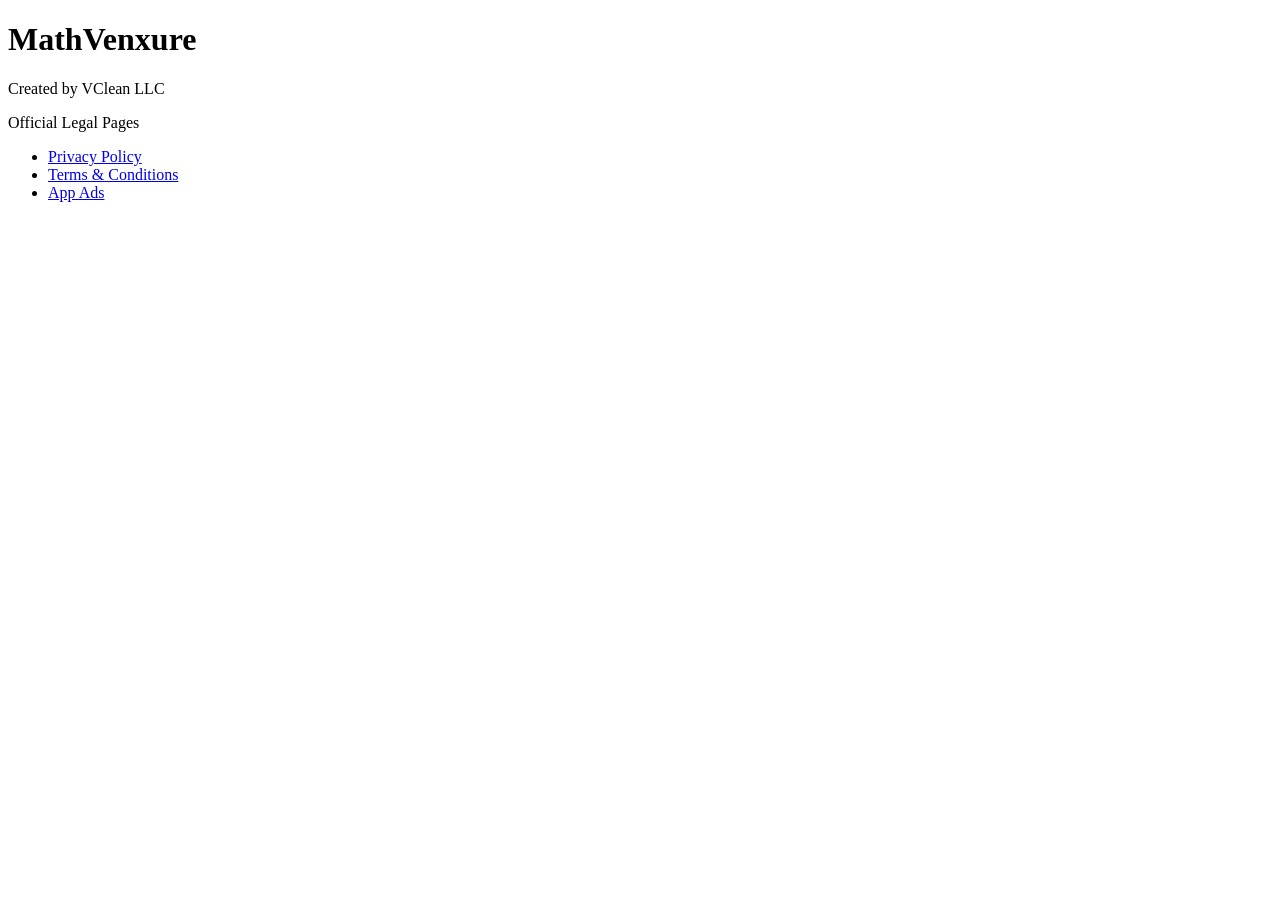
==== index.html @ f2dad2ec "Update index.html" ====
<!DOCTYPE html>
<html>
<head>
  <title>MathVenxure</title>
</head>
<body>
  <h1>MathVenxure</h1>
  <p>Created by VClean LLC</p>
  <p>Official Legal Pages</p>

  <ul>
    <li><a href="privacy.html">Privacy Policy</a></li>
    <li><a href="terms.html">Terms & Conditions</a></li>
    <li><a href="app-ads.txt">App Ads</a></li>
  </ul>
</body>
</html>
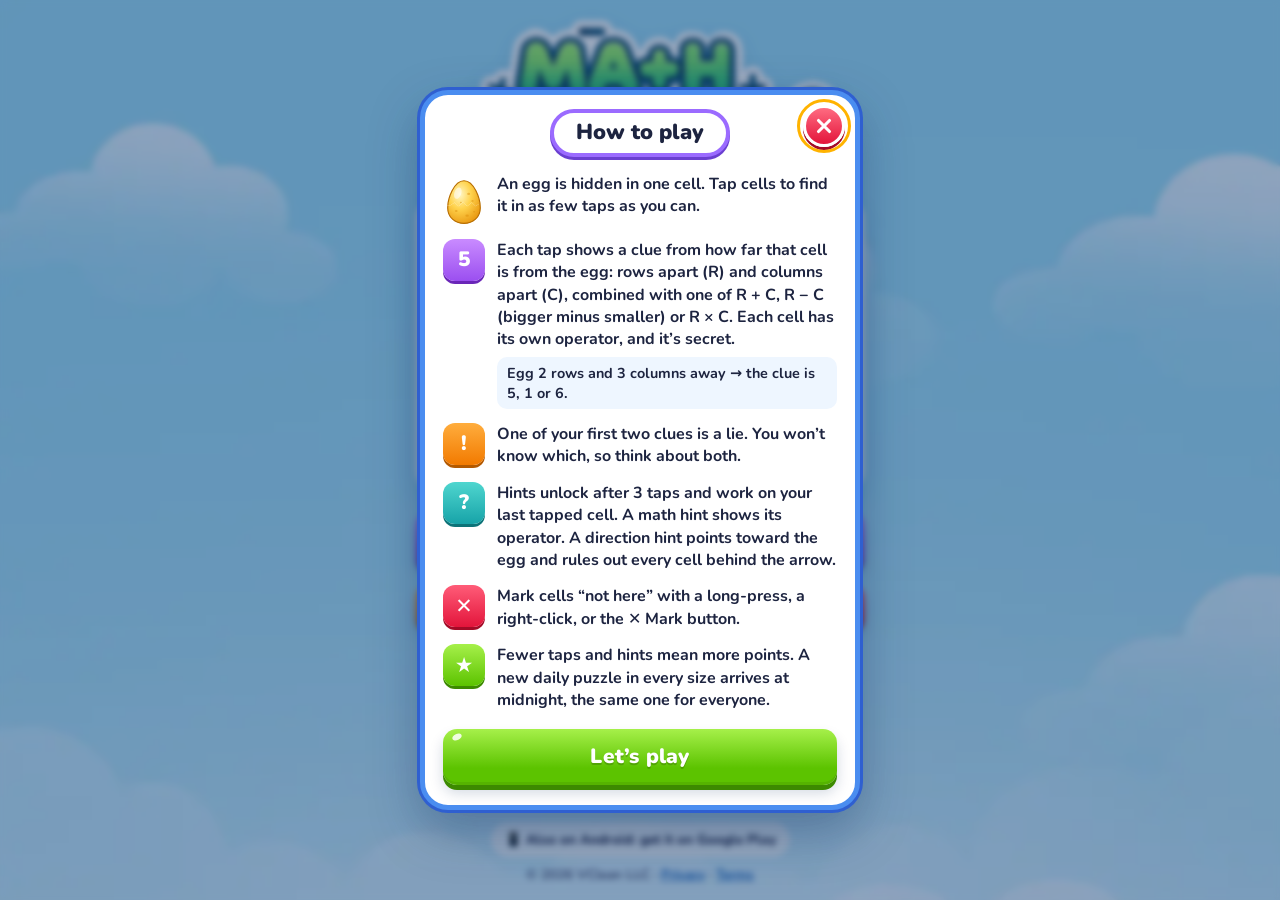
==== commit 3057189e: "Launch the Math Venxure web game on mathvenxure.com The home page is now the playable daily egg puzz" ====
--- a/index.html
+++ b/index.html
@@ -1,17 +1,28 @@
-<!DOCTYPE html>
-<html>
-<head>
-  <title>MathVenxure</title>
-</head>
-<body>
-  <h1>MathVenxure</h1>
-  <p>Created by VClean LLC</p>
-  <p>Official Legal Pages</p>
-
-  <ul>
-    <li><a href="privacy.html">Privacy Policy</a></li>
-    <li><a href="terms.html">Terms & Conditions</a></li>
-    <li><a href="app-ads.txt">App Ads</a></li>
-  </ul>
-</body>
+<!doctype html>
+<html lang="en">
+  <head>
+    <meta charset="UTF-8" />
+    <meta http-equiv="Content-Security-Policy" content="default-src 'self'; script-src 'self'; style-src 'self'; img-src 'self' data: blob:; font-src 'self'; connect-src 'self'; worker-src 'self' blob:; manifest-src 'self'; object-src 'none'; base-uri 'self'; form-action 'none'" />
+    <meta name="viewport" content="width=device-width, initial-scale=1, viewport-fit=cover" />
+    <meta name="theme-color" content="#8fd3f4" />
+    <meta name="description" content="Find the hidden egg with math clues. A new daily logic puzzle every day in 5×5, 7×7 and 10×10." />
+    <title>Math Venxure: Daily Egg Puzzle</title>
+    <meta name="apple-mobile-web-app-capable" content="yes" />
+    <meta name="mobile-web-app-capable" content="yes" />
+    <meta name="apple-mobile-web-app-title" content="Math Venxure" />
+    <meta property="og:type" content="website" />
+    <meta property="og:title" content="Math Venxure: Daily Egg Puzzle" />
+    <meta property="og:description" content="Find the hidden egg with math clues. A new daily logic puzzle every day." />
+    <meta property="og:url" content="https://mathvenxure.com/" />
+    <meta property="og:image" content="https://mathvenxure.com/icon-512.png" />
+    <meta name="twitter:card" content="summary" />
+    <link rel="icon" type="image/png" href="./favicon.png" />
+    <link rel="apple-touch-icon" href="./apple-touch-icon.png" />
+    <script type="module" crossorigin src="./assets/index-CbiKZ4GS.js"></script>
+    <link rel="stylesheet" crossorigin href="./assets/index-BkUq47sg.css">
+  <link rel="manifest" href="./manifest.webmanifest"></head>
+  <body>
+    <div id="root"></div>
+    <noscript>Math Venxure needs JavaScript to run.</noscript>
+  </body>
 </html>
--- a/assets/index-BkUq47sg.css
+++ b/assets/index-BkUq47sg.css
@@ -0,0 +1 @@
+@font-face{font-family:Nunito;font-style:normal;font-display:swap;font-weight:700;src:url(./nunito-latin-700-normal-Dort48En.woff2)format("woff2"),url(./nunito-latin-700-normal-OcDqTBcA.woff)format("woff")}@font-face{font-family:Nunito;font-style:normal;font-display:swap;font-weight:800;src:url(./nunito-latin-800-normal-Dz8SOQK_.woff2)format("woff2"),url(./nunito-latin-800-normal-D-J0wlBY.woff)format("woff")}@font-face{font-family:Nunito;font-style:normal;font-display:swap;font-weight:900;src:url(./nunito-latin-900-normal-BVB1fGs6.woff2)format("woff2"),url(./nunito-latin-900-normal-CVn49sIn.woff)format("woff")}:root{--ink:#1d2440;--ink-soft:#4b5578;--sky-top:#9addf7;--sky-bottom:#e8f5fd;--panel:#fff;--panel-edge:#4a8df0;--panel-edge-dark:#2f5fd0;--cream:#fff7e3;--cream-edge:#f7a51c;--warn:#e8590c;--good:#2b8a3e;--radius:18px;--font:"Nunito", ui-rounded, "Varela Round", system-ui, -apple-system, "Segoe UI", Roboto, sans-serif;--lightningcss-light:initial;--lightningcss-dark: ;color-scheme:light}*{box-sizing:border-box}html,body{height:100%;margin:0}body{font-family:var(--font);color:var(--ink);background:var(--sky-bottom);-webkit-tap-highlight-color:transparent;-webkit-text-size-adjust:100%;overscroll-behavior:none;font-weight:700}button{font:inherit;color:inherit}a{color:#1665c1}#root{min-height:100%}.app{background:url(./sky-CQF3un5n.webp) center top / cover no-repeat fixed, linear-gradient(180deg, var(--sky-top), var(--sky-bottom));min-height:100dvh}.btn{--c1:#3fd0ff;--c2:#0aa2f5;--c3:#0573c2;background:linear-gradient(180deg, var(--c1), var(--c2) 70%);min-height:44px;box-shadow:0 5px 0 var(--c3), 0 8px 14px #00285a2e, inset 0 -3px 0 #00000014;color:#fff;letter-spacing:.01em;text-shadow:0 2px #0000002e;cursor:pointer;-webkit-user-select:none;user-select:none;touch-action:manipulation;border:0;border-radius:14px;justify-content:center;align-items:center;gap:.4em;padding:.55em 1.1em .65em;font-size:1.05rem;font-weight:900;transition:transform 80ms,box-shadow 80ms,filter .12s;display:inline-flex;position:relative}.btn:before{content:"";pointer-events:none;background:#ffffffd9;border-radius:50%;width:10px;height:6px;position:absolute;top:5px;left:9px;transform:rotate(-25deg)}.btn:hover{filter:brightness(1.05)}.btn:active{box-shadow:0 1px 0 var(--c3), 0 3px 6px #00285a2e, inset 0 -2px 0 #00000014;transform:translateY(4px)}.btn:focus-visible,.icon-btn:focus-visible,.cell:focus-visible,.seg__opt:focus-within,.toggle:focus-within{outline-offset:3px;outline:3px solid #ffb300}.btn small{opacity:.92;font-size:.72em;font-weight:800;display:block}.btn--green{--c1:#a6f04a;--c2:#5cc300;--c3:#3c8a00}.btn--purple{--c1:#c27cff;--c2:#8f3fe0;--c3:#6223a8}.btn--orange{--c1:#ffad3d;--c2:#f27a00;--c3:#b35900}.btn--red{--c1:#ff5c78;--c2:#e3153b;--c3:#a30b27}.btn--blue{--c1:#3fd0ff;--c2:#0aa2f5;--c3:#0573c2}.btn--cyan{--c1:#4fe3ff;--c2:#13b9ea;--c3:#0a83ad}.btn--teal{--c1:#4fd6cf;--c2:#17a3a8;--c3:#0d7378}.btn--plain{--c1:#fff;--c2:#eef4fb;--c3:#b9c9de;color:var(--ink);text-shadow:none}.btn--big{flex-direction:column;gap:0;width:100%;min-height:56px;font-size:1.3rem}.btn--small{border-radius:12px;min-height:38px;padding:.35em .8em .45em;font-size:.95rem}.icon-btn{color:#fff;cursor:pointer;touch-action:manipulation;background:linear-gradient(#3fd0ff,#0a8fe0);border:3px solid #fff;border-radius:50%;place-items:center;width:42px;height:42px;font-size:1.3rem;font-weight:900;display:inline-grid;box-shadow:0 3px #0566a8}.icon-btn svg{width:22px;height:22px}.home{max-width:480px;min-height:100dvh;padding:max(16px, env(safe-area-inset-top)) 16px max(16px, env(safe-area-inset-bottom));flex-direction:column;align-items:center;gap:18px;margin:0 auto;display:flex}.home__logo{filter:drop-shadow(0 6px 10px #14508c2e);width:min(86vw,400px);height:auto;margin-top:4px}.home__daily{-webkit-backdrop-filter:blur(6px);backdrop-filter:blur(6px);background:#ffffff9e;border:4px solid #fff;border-radius:24px;width:100%;padding:14px 14px 18px;box-shadow:0 10px 24px #1e5aa026}.home__daily-head{justify-content:space-between;align-items:center;gap:8px;margin-bottom:12px;display:flex}.home__daily-head h2{margin:0;font-size:1.25rem;font-weight:900;line-height:1.15}.home__daily-head small{color:var(--ink-soft);font-size:.85rem;font-weight:800;display:block}.streak-chip{color:#fff;text-shadow:0 1px #0003;background:linear-gradient(#ffb347,#ff7a00);border-radius:999px;flex:none;padding:6px 12px;font-weight:900;box-shadow:0 3px #b35900}.home__daily-list{gap:14px;display:grid}.daily-btn{text-align:left;grid-template-columns:auto 1fr auto;justify-content:stretch;align-items:center;gap:12px;width:100%;min-height:60px;display:grid}.daily-btn__size{font-size:1.45rem}.daily-btn__level{opacity:.9;font-size:.95rem}.daily-btn__status{background:#ffffff40;border-radius:999px;padding:4px 10px;font-size:.95rem}.daily-btn--done{--c1:#a6f04a;--c2:#5cc300;--c3:#3c8a00}.home__menu{gap:16px;width:100%;display:grid}.home__row{grid-template-columns:repeat(3,1fr);gap:10px;display:grid}.home__row .btn{padding-inline:.4em;font-size:.98rem}.home__foot{text-align:center;color:var(--ink-soft);margin-top:auto;font-size:.85rem}.home__foot p{margin:8px 0 0}.play-link{color:var(--ink);background:#ffffffbf;border-radius:999px;padding:8px 14px;font-weight:800;text-decoration:none;display:inline-block}.game{max-width:640px;height:100dvh;padding:max(10px, env(safe-area-inset-top)) 12px max(10px, env(safe-area-inset-bottom));grid-template-rows:auto auto minmax(0,1fr) auto;grid-template-areas:"top""tools""board""info";gap:10px;margin:0 auto;display:grid}.topbar{grid-area:top;grid-template-columns:auto 1fr auto;align-items:center;gap:8px;display:grid}.topbar__title{text-align:center;min-width:0}.topbar__title h1{white-space:nowrap;margin:0;font-size:1.25rem;font-weight:900}.topbar__title p{color:var(--ink-soft);margin:0;font-size:.8rem;font-weight:800}.topbar__icons{gap:6px;display:flex}.toolbar{flex-wrap:wrap;grid-area:tools;justify-content:center;gap:8px 10px;display:flex}.toolbar .btn{white-space:nowrap;border-radius:12px;flex:0 auto;min-height:40px;padding:.35em .85em .45em;font-size:.95rem}@media (max-width:479px){.toolbar{flex-wrap:nowrap;gap:8px}.toolbar .btn{flex:1 1 0;min-width:0;padding-inline:.5em;font-size:.9rem}.wide-only{display:none}}.hint-btn__count{background:#00000029;border-radius:999px;padding:1px 7px;font-size:.85em}.hint-btn.is-off{filter:saturate(.35)brightness(1.08);opacity:.75}.mark-btn.is-on{box-shadow:0 0 0 6px #e3153b59, 0 5px 0 var(--c3);outline:3px solid #fff}.board-area{grid-area:board;place-items:center;min-height:0;display:grid;container-type:size}.paper{width:min(92vw,60vh);aspect-ratio:1;background:repeating-linear-gradient(#0000 0 calc(7.14286% - 1px),#d3e6f8 calc(7.14286% - 1px) 7.14286%),#fffefb;border-radius:20px;width:min(100cqw,100cqh);min-height:0;padding:3.2%;overflow:hidden;box-shadow:0 0 0 4px #fff,0 14px 30px #14468238}.paper--cross{box-shadow:0 0 0 4px #ff8aa0,0 14px 30px #a0143233}.infobar{border:4px solid var(--cream-edge);background:var(--cream);border-radius:18px;grid-area:info;grid-template-columns:auto 1fr;align-items:center;gap:8px 12px;padding:10px 12px;display:grid;box-shadow:0 6px 14px #8c500026}.infobar__stats{gap:6px;display:grid}.chip{color:#fff;text-align:center;white-space:nowrap;background:linear-gradient(#4fd6cf,#17a3a8);border-radius:10px;padding:4px 10px;font-size:.9rem;font-weight:900;box-shadow:0 3px #0d7378}.infobar__msg{color:#c2410c;text-align:center;justify-content:center;align-items:center;min-height:2.6em;margin:0;font-size:.98rem;font-weight:800;line-height:1.25;display:flex}.infobar__msg--good{color:var(--good)}.infobar__msg--warn{color:#d9480f}.infobar__actions{grid-column:1/-1;justify-content:center;gap:10px;display:flex}@media (min-width:860px) and (min-aspect-ratio:5/4),(max-height:520px) and (orientation:landscape){.game{grid-template:"board top""board tools""board info"minmax(0,1fr)/minmax(0,1fr) minmax(280px,340px);column-gap:20px;max-width:1100px}.topbar__title h1{font-size:1.1rem}.toolbar{flex-direction:column;align-self:end;align-items:stretch}.infobar{grid-template-columns:1fr;align-self:start}.infobar__stats{grid-template-columns:1fr 1fr}}@media (max-height:520px) and (orientation:landscape){.topbar__title p{display:none}.game{gap:6px}}@media (max-width:374px){.game{gap:8px;padding-inline:6px}.paper{border-radius:14px;padding:2%}.board.board--10{gap:calc(var(--cell) * .08)}.topbar__title h1{font-size:1.1rem}}.board{--cell:calc(100cqi / var(--n));grid-template-columns:repeat(var(--n), minmax(0, 1fr));grid-template-rows:repeat(var(--n), minmax(0, 1fr));gap:calc(var(--cell) * .12);aspect-ratio:1;touch-action:manipulation;-webkit-user-select:none;user-select:none;-webkit-touch-callout:none;width:100%;min-height:0;display:grid;container-type:inline-size}.game--5 .board,.game--10 .board{--c1:#c98bff;--c2:#9b4ff0;--c3:#6a26b8;--val:#fff}.game--7 .board{--c1:#ffe36b;--c2:#ffbe0b;--c3:#d68a00;--val:#7a3b00}.cell{background:linear-gradient(180deg, var(--c1), var(--c2) 72%);min-width:0;box-shadow:0 calc(var(--cell) * .06) 0 var(--c3), inset 0 calc(var(--cell) * -.04) 0 #00000014;cursor:pointer;-webkit-touch-callout:none;border:0;border-radius:22%;place-items:center;padding:0;transition:transform 90ms,filter .26s,opacity .26s,box-shadow 90ms;display:grid;position:relative}.cell:before{content:"";pointer-events:none;background:#ffffffd9;border-radius:50%;width:18%;height:11%;position:absolute;top:9%;left:12%;transform:rotate(-25deg)}.cell--hidden:active{transform:scale(.94)}.cell__coord{font-size:max(7px, calc(var(--cell) * .2));color:#ffffff9e;letter-spacing:-.02em;font-weight:800}.game--7 .cell__coord{color:#7a3b0061}.game--10 .cell__coord{font-size:max(7px, calc(var(--cell) * .19))}.cell--revealed{background:linear-gradient(180deg, var(--c2), var(--c1));box-shadow:inset 0 calc(var(--cell) * .06) calc(var(--cell) * .08) #00000038, 0 1px 0 #ffffffb3;cursor:default}.cell--revealed:before{display:none}.cell__val{color:var(--val);font-size:calc(var(--cell) * .46);text-shadow:0 2px #0003;align-items:baseline;gap:.06em;font-weight:900;line-height:1;animation:.24s cubic-bezier(.3,1.6,.5,1) pop;display:inline-flex}.game--7 .cell__val{text-shadow:0 1px #ffffff80}.cell__op{opacity:.95;font-size:.7em}.cell__tap{font-size:calc(var(--cell) * .2);color:var(--val);opacity:.75;font-weight:900;position:absolute;top:6%;right:10%}.cell__arrow{color:#ffef5a;filter:drop-shadow(0 1px #00000073);width:34%;height:34%;margin-left:-17%;animation:.28s ease-out both arrow-in;position:absolute;top:4%;left:50%}.game--7 .cell__arrow{color:#d9480f;filter:drop-shadow(0 1px #fff9)}.cell--has-arrow .cell__val{font-size:calc(var(--cell) * .38);margin-top:22%}.cell--locked{filter:saturate(.25)brightness(1.12);opacity:.5;box-shadow:0 0 0 calc(var(--cell) * .04) #ff6b81 inset, 0 calc(var(--cell) * .03) 0 var(--c3);cursor:not-allowed}.cell--locked .cell__coord{opacity:.6}.cell__x{color:#ff2d55;filter:drop-shadow(0 2px #fff)drop-shadow(0 -1px #fff);width:62%;height:62%;animation:.14s ease-out both x-in;position:absolute}.cell--selected{z-index:2;box-shadow:0 0 0 calc(var(--cell) * .07) #fff, 0 0 0 calc(var(--cell) * .12) #ff9f1a, 0 calc(var(--cell) * .1) calc(var(--cell) * .2) #00000040;transform:scale(1.08)}.cell--selected .cell__coord{color:#fff}.game--7 .cell--selected .cell__coord{color:#7a3b00}.cell--egg{z-index:3;box-shadow:none;background:radial-gradient(circle,#fff8d6 0 45%,#ffe9a6 70%,#0000 71%);overflow:visible}.cell--egg:before{display:none}.cell__egg{width:92%;height:92%;overflow:visible}.cell--lie{outline:calc(var(--cell) * .05) dashed #ff2d55;outline-offset:calc(var(--cell) * .03)}.cell__lie-tag{color:#fff;font-size:calc(var(--cell) * .2);white-space:nowrap;background:#ff2d55;border-radius:6px;padding:0 .4em;font-weight:900;line-height:1.4;position:absolute;top:-18%;left:50%;transform:translate(-50%)}.cell--shake-a{animation:.32s shake-a}.cell--shake-b{animation:.32s shake-b}.egg__top,.egg__chick{transform-box:view-box;transform-origin:50% 66%}.egg--cracked{transform-origin:50% 90%;animation:.75s ease-in-out wobble}.egg__crack{stroke-dasharray:1;stroke-dashoffset:1px;animation:.6s ease-out .12s forwards crack}.egg--hatched .egg__top{animation:.7s cubic-bezier(.2,.9,.3,1) forwards lid-off}.egg--hatched .egg__chick{animation:.52s cubic-bezier(.3,1.6,.5,1) .12s both chick-up}.modal-backdrop{z-index:50;-webkit-backdrop-filter:blur(3px);backdrop-filter:blur(3px);background:#1432646b;place-items:center;padding:16px;animation:.16s ease-out fade-in;display:grid;position:fixed;inset:0}.modal{border:5px solid var(--panel-edge);background:var(--panel);width:min(100%,440px);max-height:min(92dvh,760px);box-shadow:0 0 0 3px var(--panel-edge-dark), 0 20px 50px #0a285a59;border-radius:28px;flex-direction:column;animation:.22s cubic-bezier(.3,1.4,.5,1) modal-in;display:flex;position:relative}.modal__head{justify-content:center;align-items:center;padding:14px 54px 6px;display:flex}.modal__title{background:#fff;border:4px solid #9b6bff;border-radius:999px;margin:0;padding:4px 22px 6px;font-size:1.35rem;font-weight:900;box-shadow:0 3px #6a3fd0}.modal__close{background:linear-gradient(#ff6b81,#e3153b);position:absolute;top:10px;right:10px;box-shadow:0 3px #a30b27}.modal__body{overscroll-behavior:contain;padding:10px 18px 20px;overflow-y:auto}.muted{color:var(--ink-soft);font-weight:700}.small{font-size:.85rem}.small-h{margin:16px 0 8px;font-size:1rem;font-weight:900}.stack{gap:14px;margin-top:14px;display:grid}.seg{border:0;gap:8px;margin:0 0 12px;padding:0;display:flex}.seg legend{margin-bottom:6px;padding:0;font-weight:900}fieldset.seg{flex-wrap:wrap}fieldset.seg legend{width:100%}.seg__opt{cursor:pointer;background:#f4f9ff;border:3px solid #cfe0f5;border-radius:12px;flex:1;place-items:center;min-height:42px;padding:6px 8px;font-weight:900;display:grid}.seg__opt input{opacity:0;pointer-events:none;position:absolute}.seg__opt.is-on{color:#fff;text-shadow:0 1px #0003;background:linear-gradient(#3fd0ff,#0aa2f5);border-color:#0a8fe0}.toggles{margin:0;padding:0;list-style:none}.toggles li+li{border-top:2px dashed #e3ecf7}.toggle{cursor:pointer;grid-template-columns:1fr auto;align-items:center;gap:12px;padding:12px 2px;display:grid}.toggle small{color:var(--ink-soft);font-size:.8rem;font-weight:700;display:block}.toggle input{opacity:0;pointer-events:none;position:absolute}.toggle__ui{background:#607089;border-radius:999px;width:58px;height:32px;transition:background .16s;position:relative;box-shadow:inset 0 2px 4px #00000040}.toggle__ui:after{content:"";background:#fff;border-radius:50%;width:26px;height:26px;transition:transform .16s;position:absolute;top:3px;left:3px;box-shadow:0 2px 3px #0000004d}.toggle input:checked+.toggle__ui{background:#35c46a}.toggle input:checked+.toggle__ui:after{transform:translate(26px)}.stat-tiles{grid-template-columns:repeat(3,1fr);gap:10px;margin-bottom:14px;display:grid}.stat-tiles div{background:#fff3df;border:3px solid #ffd59a;border-radius:14px;justify-items:center;padding:10px 4px;display:grid}.stat-tiles b{font-size:1.7rem;font-weight:900;line-height:1.1}.stat-tiles span{color:var(--ink-soft);font-size:.8rem}.stat-table{margin:4px 0 0}.stat-table div{border-bottom:2px dashed #e3ecf7;justify-content:space-between;padding:7px 2px;display:flex}.stat-table dt{color:#1665c1;font-weight:800}.stat-table dd{margin:0;font-weight:900}.tap-chart{gap:4px;display:grid}.tap-chart__row{grid-template-columns:2.2em 1fr;align-items:center;gap:6px;display:grid}.tap-chart__k{text-align:right;font-weight:900}.tap-chart__bar{color:#fff;text-align:right;background:linear-gradient(90deg,#17a3a8,#4fd6cf);border-radius:6px;padding:1px 8px;font-size:.85rem;font-weight:900}.result__hero{grid-template-columns:96px 1fr;align-items:center;gap:14px;display:grid}.result__egg{width:96px;height:120px;overflow:visible}.result__headline{margin:0;font-size:1.15rem;font-weight:900}.result__score{color:var(--ink-soft);margin:0;font-size:1.1rem}.result__score-num{color:#f27a00;font-variant-numeric:tabular-nums;text-shadow:0 2px #00000014;font-size:2.6rem;font-weight:900}.result__sub{color:var(--ink-soft);margin:2px 0 0;font-size:.85rem}.result__lie{background:#fff0f3;border:3px dashed #ff8aa0;border-radius:14px;margin:14px 0 0;padding:10px 12px;font-size:.92rem;font-weight:700;line-height:1.35}.result__streak{background:#fff3df;border-radius:12px;flex-wrap:wrap;justify-content:space-between;gap:6px;margin-top:12px;padding:8px 12px;font-weight:900;display:flex}.result__actions{gap:14px;margin-top:16px;display:grid}.result__row{grid-template-columns:1fr 1fr;gap:10px;display:grid}.result__id{text-align:center;color:var(--ink-soft);margin:14px 0 0;font-size:.8rem}.toast{background:var(--ink);color:#fff;white-space:nowrap;opacity:0;pointer-events:none;border-radius:999px;padding:8px 16px;font-weight:800;transition:opacity .16s,transform .16s;position:absolute;bottom:18px;left:50%;transform:translate(-50%,10px)}.toast--show{opacity:1;transform:translate(-50%)}.help__steps{gap:14px;margin:0 0 18px;padding:0;font-weight:700;line-height:1.4;list-style:none;display:grid}.help__steps li{grid-template-columns:42px 1fr;align-items:start;gap:12px;display:grid}.help__egg{width:42px;height:52px}.help__badge{color:#fff;background:linear-gradient(#c98bff,#9b4ff0);border-radius:12px;place-items:center;width:42px;height:42px;font-size:1.3rem;font-weight:900;display:grid;box-shadow:0 3px #6a26b8}.help__badge--warn{background:linear-gradient(#ffad3d,#f27a00);box-shadow:0 3px #b35900}.help__badge--teal{background:linear-gradient(#4fd6cf,#17a3a8);box-shadow:0 3px #0d7378}.help__badge--red{background:linear-gradient(#ff5c78,#e3153b);box-shadow:0 3px #a30b27}.help__badge--green{background:linear-gradient(#a6f04a,#5cc300);box-shadow:0 3px #3c8a00}.help__example{background:#eef6ff;border-radius:10px;margin-top:6px;padding:6px 10px;font-size:.9rem}.update-banner{left:50%;bottom:max(14px, env(safe-area-inset-bottom));z-index:40;background:var(--ink);color:#fff;border:3px solid #fff;border-radius:18px;align-items:center;gap:10px;width:max-content;max-width:calc(100% - 24px);padding:8px 10px 8px 16px;font-weight:800;display:flex;position:fixed;transform:translate(-50%);box-shadow:0 10px 24px #00000040}@keyframes pop{0%{opacity:0;transform:scale(.5)}60%{opacity:1;transform:scale(1.15)}to{transform:scale(1)}}@keyframes x-in{0%{opacity:0;transform:scale(.3)rotate(-30deg)}}@keyframes arrow-in{0%{opacity:0;transform:scale(.4)}}@keyframes shake-a{0%,to{translate:0}20%{translate:-6px}40%{translate:5px}60%{translate:-4px}80%{translate:2px}}@keyframes shake-b{0%,to{translate:0}20%{translate:-6px}40%{translate:5px}60%{translate:-4px}80%{translate:2px}}@keyframes wobble{0%,to{transform:rotate(0)}15%{transform:rotate(-9deg)}30%{transform:rotate(8deg)}45%{transform:rotate(-7deg)}60%{transform:rotate(5deg)}75%{transform:rotate(-3deg)}}@keyframes crack{to{stroke-dashoffset:0}}@keyframes lid-off{0%{transform:none}35%{transform:translate(-2px,-16px)rotate(-14deg)}to{opacity:0;transform:translate(-14px,-30px)rotate(-38deg)}}@keyframes chick-up{0%{opacity:0;transform:translateY(18px)scale(.6)}}@keyframes fade-in{0%{opacity:0}}@keyframes modal-in{0%{opacity:0;transform:translateY(16px)scale(.96)}}.reduce-motion *,.reduce-motion :before,.reduce-motion :after{transition-duration:1ms!important;animation-duration:1ms!important;animation-delay:0s!important}
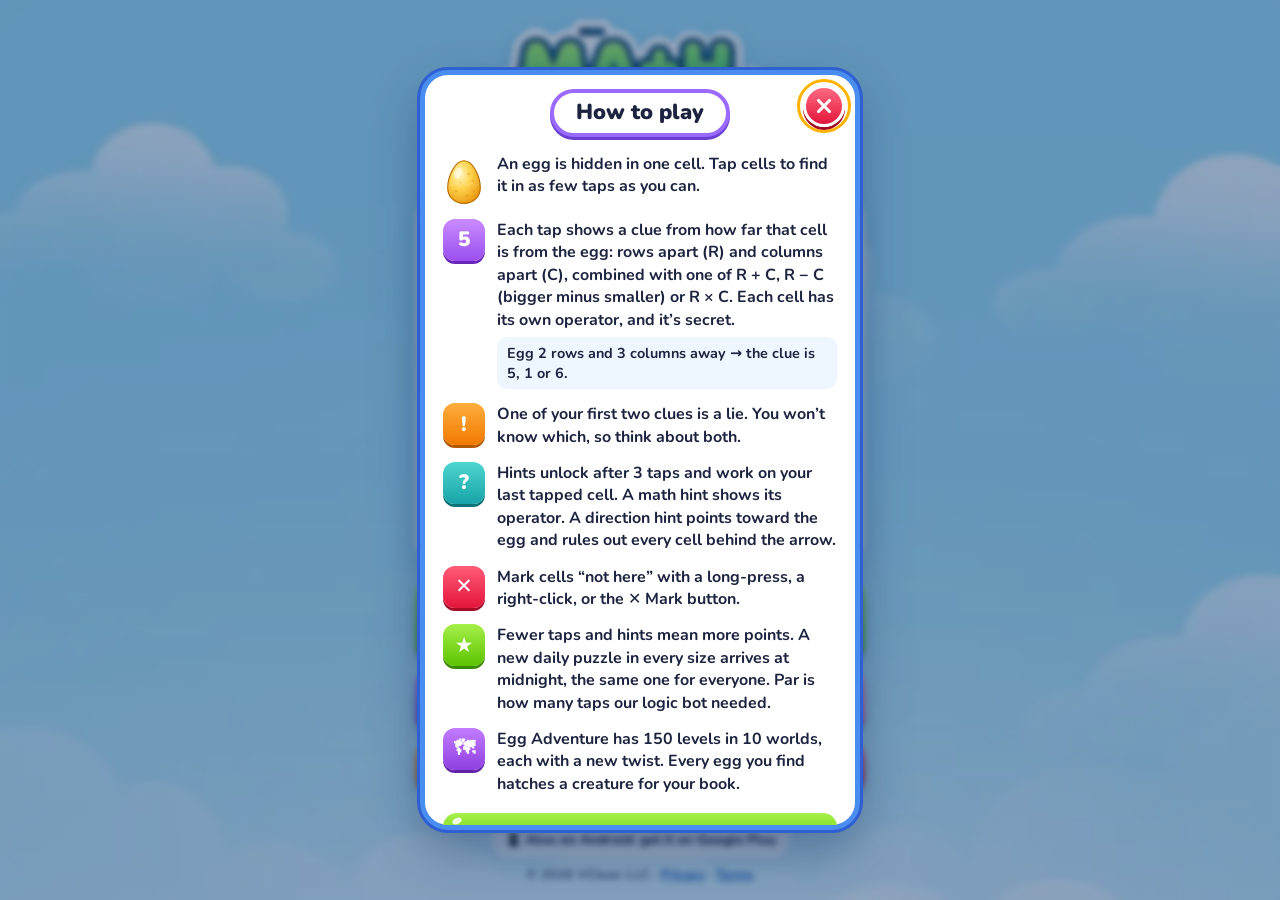
==== commit 986d122c: "Math Venxure web v0.2: Egg Adventure levels, creature book, challenges, streak rewards, events Adds " ====
--- a/index.html
+++ b/index.html
@@ -18,8 +18,8 @@
     <meta name="twitter:card" content="summary" />
     <link rel="icon" type="image/png" href="./favicon.png" />
     <link rel="apple-touch-icon" href="./apple-touch-icon.png" />
-    <script type="module" crossorigin src="./assets/index-CbiKZ4GS.js"></script>
-    <link rel="stylesheet" crossorigin href="./assets/index-BkUq47sg.css">
+    <script type="module" crossorigin src="./assets/index-D0_wCg_h.js"></script>
+    <link rel="stylesheet" crossorigin href="./assets/index-DzzZ4CGC.css">
   <link rel="manifest" href="./manifest.webmanifest"></head>
   <body>
     <div id="root"></div>
--- a/assets/index-DzzZ4CGC.css
+++ b/assets/index-DzzZ4CGC.css
@@ -0,0 +1 @@
+@font-face{font-family:Nunito;font-style:normal;font-display:swap;font-weight:700;src:url(./nunito-latin-700-normal-Dort48En.woff2)format("woff2"),url(./nunito-latin-700-normal-OcDqTBcA.woff)format("woff")}@font-face{font-family:Nunito;font-style:normal;font-display:swap;font-weight:800;src:url(./nunito-latin-800-normal-Dz8SOQK_.woff2)format("woff2"),url(./nunito-latin-800-normal-D-J0wlBY.woff)format("woff")}@font-face{font-family:Nunito;font-style:normal;font-display:swap;font-weight:900;src:url(./nunito-latin-900-normal-BVB1fGs6.woff2)format("woff2"),url(./nunito-latin-900-normal-CVn49sIn.woff)format("woff")}:root{--ink:#1d2440;--ink-soft:#4b5578;--sky-top:#9addf7;--sky-bottom:#e8f5fd;--panel:#fff;--panel-edge:#4a8df0;--panel-edge-dark:#2f5fd0;--cream:#fff7e3;--cream-edge:#f7a51c;--warn:#e8590c;--good:#2b8a3e;--radius:18px;--font:"Nunito", ui-rounded, "Varela Round", system-ui, -apple-system, "Segoe UI", Roboto, sans-serif;--lightningcss-light:initial;--lightningcss-dark: ;color-scheme:light}*{box-sizing:border-box}html,body{height:100%;margin:0}body{font-family:var(--font);color:var(--ink);background:var(--sky-bottom);-webkit-tap-highlight-color:transparent;-webkit-text-size-adjust:100%;overscroll-behavior:none;font-weight:700}button{font:inherit;color:inherit}a{color:#1665c1}#root{min-height:100%}.app{background:url(./sky-CQF3un5n.webp) center top / cover no-repeat fixed, linear-gradient(180deg, var(--sky-top), var(--sky-bottom));min-height:100dvh}.btn{--c1:#3fd0ff;--c2:#0aa2f5;--c3:#0573c2;background:linear-gradient(180deg, var(--c1), var(--c2) 70%);min-height:44px;box-shadow:0 5px 0 var(--c3), 0 8px 14px #00285a2e, inset 0 -3px 0 #00000014;color:#fff;letter-spacing:.01em;text-shadow:0 2px #0000002e;cursor:pointer;-webkit-user-select:none;user-select:none;touch-action:manipulation;border:0;border-radius:14px;justify-content:center;align-items:center;gap:.4em;padding:.55em 1.1em .65em;font-size:1.05rem;font-weight:900;transition:transform 80ms,box-shadow 80ms,filter .12s;display:inline-flex;position:relative}.btn:before{content:"";pointer-events:none;background:#ffffffd9;border-radius:50%;width:10px;height:6px;position:absolute;top:5px;left:9px;transform:rotate(-25deg)}.btn:hover{filter:brightness(1.05)}.btn:active{box-shadow:0 1px 0 var(--c3), 0 3px 6px #00285a2e, inset 0 -2px 0 #00000014;transform:translateY(4px)}.btn:focus-visible,.icon-btn:focus-visible,.cell:focus-visible,.seg__opt:focus-within,.toggle:focus-within{outline-offset:3px;outline:3px solid #ffb300}.btn small{opacity:.92;font-size:.72em;font-weight:800;display:block}.btn--green{--c1:#a6f04a;--c2:#5cc300;--c3:#3c8a00}.btn--purple{--c1:#c27cff;--c2:#8f3fe0;--c3:#6223a8}.btn--orange{--c1:#ffad3d;--c2:#f27a00;--c3:#b35900}.btn--red{--c1:#ff5c78;--c2:#e3153b;--c3:#a30b27}.btn--blue{--c1:#3fd0ff;--c2:#0aa2f5;--c3:#0573c2}.btn--cyan{--c1:#4fe3ff;--c2:#13b9ea;--c3:#0a83ad}.btn--teal{--c1:#4fd6cf;--c2:#17a3a8;--c3:#0d7378}.btn--plain{--c1:#fff;--c2:#eef4fb;--c3:#b9c9de;color:var(--ink);text-shadow:none}.btn--big{flex-direction:column;gap:0;width:100%;min-height:56px;font-size:1.3rem}.btn--small{border-radius:12px;min-height:38px;padding:.35em .8em .45em;font-size:.95rem}.icon-btn{color:#fff;cursor:pointer;touch-action:manipulation;background:linear-gradient(#3fd0ff,#0a8fe0);border:3px solid #fff;border-radius:50%;place-items:center;width:42px;height:42px;font-size:1.3rem;font-weight:900;display:inline-grid;box-shadow:0 3px #0566a8}.icon-btn svg{width:22px;height:22px}.home{max-width:480px;min-height:100dvh;padding:max(16px, env(safe-area-inset-top)) 16px max(16px, env(safe-area-inset-bottom));flex-direction:column;align-items:center;gap:18px;margin:0 auto;display:flex}.home__logo{filter:drop-shadow(0 6px 10px #14508c2e);width:min(86vw,400px);height:auto;margin-top:4px}.home__daily{-webkit-backdrop-filter:blur(6px);backdrop-filter:blur(6px);background:#ffffff9e;border:4px solid #fff;border-radius:24px;width:100%;padding:14px 14px 18px;box-shadow:0 10px 24px #1e5aa026}.home__daily-head{justify-content:space-between;align-items:center;gap:8px;margin-bottom:12px;display:flex}.home__daily-head h2{margin:0;font-size:1.25rem;font-weight:900;line-height:1.15}.home__daily-head small{color:var(--ink-soft);font-size:.85rem;font-weight:800;display:block}.streak-chip{color:#fff;text-shadow:0 1px #0003;background:linear-gradient(#ffb347,#ff7a00);border-radius:999px;flex:none;padding:6px 12px;font-weight:900;box-shadow:0 3px #b35900}.home__daily-list{gap:14px;display:grid}.daily-btn{text-align:left;grid-template-columns:auto 1fr auto;justify-content:stretch;align-items:center;gap:12px;width:100%;min-height:60px;display:grid}.daily-btn__size{font-size:1.45rem}.daily-btn__level{opacity:.9;font-size:.95rem}.daily-btn__status{background:#ffffff40;border-radius:999px;padding:4px 10px;font-size:.95rem}.daily-btn--done{--c1:#a6f04a;--c2:#5cc300;--c3:#3c8a00}.home__menu{gap:16px;width:100%;display:grid}.home__row{grid-template-columns:repeat(3,1fr);gap:10px;display:grid}.home__row .btn{padding-inline:.4em;font-size:.98rem}.home__foot{text-align:center;color:var(--ink-soft);margin-top:auto;font-size:.85rem}.home__foot p{margin:8px 0 0}.play-link{color:var(--ink);background:#ffffffbf;border-radius:999px;padding:8px 14px;font-weight:800;text-decoration:none;display:inline-block}.game{max-width:640px;height:100dvh;padding:max(10px, env(safe-area-inset-top)) 12px max(10px, env(safe-area-inset-bottom));grid-template-rows:auto auto minmax(0,1fr) auto;grid-template-areas:"top""tools""board""info";gap:10px;margin:0 auto;display:grid}.topbar{grid-area:top;grid-template-columns:auto 1fr auto;align-items:center;gap:8px;display:grid}.topbar__title{text-align:center;min-width:0}.topbar__title h1{white-space:nowrap;margin:0;font-size:1.25rem;font-weight:900}.topbar__title p{color:var(--ink-soft);margin:0;font-size:.8rem;font-weight:800}.topbar__icons{gap:6px;display:flex}.toolbar{flex-wrap:wrap;grid-area:tools;justify-content:center;gap:8px 10px;display:flex}.toolbar .btn{white-space:nowrap;border-radius:12px;flex:0 auto;min-height:40px;padding:.35em .85em .45em;font-size:.95rem}@media (max-width:479px){.toolbar{flex-wrap:nowrap;gap:8px}.toolbar .btn{flex:1 1 0;min-width:0;padding-inline:.5em;font-size:.9rem}.wide-only{display:none}}.hint-btn__count{background:#00000029;border-radius:999px;padding:1px 7px;font-size:.85em}.hint-btn.is-off{filter:saturate(.35)brightness(1.08);opacity:.75}.mark-btn.is-on{box-shadow:0 0 0 6px #e3153b59, 0 5px 0 var(--c3);outline:3px solid #fff}.board-area{grid-area:board;place-items:center;min-height:0;display:grid;container-type:size}.paper{width:min(92vw,60vh);aspect-ratio:1;background:repeating-linear-gradient(#0000 0 calc(7.14286% - 1px),#d3e6f8 calc(7.14286% - 1px) 7.14286%),#fffefb;border-radius:20px;width:min(100cqw,100cqh);min-height:0;padding:3.2%;overflow:hidden;box-shadow:0 0 0 4px #fff,0 14px 30px #14468238}.paper--cross{box-shadow:0 0 0 4px #ff8aa0,0 14px 30px #a0143233}.infobar{border:4px solid var(--cream-edge);background:var(--cream);border-radius:18px;grid-area:info;grid-template-columns:auto 1fr;align-items:center;gap:8px 12px;padding:10px 12px;display:grid;box-shadow:0 6px 14px #8c500026}.infobar__stats{gap:6px;display:grid}.chip{color:#fff;text-align:center;white-space:nowrap;background:linear-gradient(#4fd6cf,#17a3a8);border-radius:10px;padding:4px 10px;font-size:.9rem;font-weight:900;box-shadow:0 3px #0d7378}.infobar__msg{color:#c2410c;text-align:center;justify-content:center;align-items:center;min-height:2.6em;margin:0;font-size:.98rem;font-weight:800;line-height:1.25;display:flex}.infobar__msg--good{color:var(--good)}.infobar__msg--warn{color:#d9480f}.infobar__actions{grid-column:1/-1;justify-content:center;gap:10px;display:flex}@media (min-width:860px) and (min-aspect-ratio:5/4),(max-height:520px) and (orientation:landscape){.game{grid-template:"board top""board tools""board info"minmax(0,1fr)/minmax(0,1fr) minmax(280px,340px);column-gap:20px;max-width:1100px}.topbar__title h1{font-size:1.1rem}.toolbar{flex-direction:column;align-self:end;align-items:stretch}.infobar{grid-template-columns:1fr;align-self:start}.infobar__stats{grid-template-columns:1fr 1fr}}@media (max-height:520px) and (orientation:landscape){.topbar__title p{display:none}.game{gap:6px}}@media (max-width:374px){.game{gap:8px;padding-inline:6px}.paper{border-radius:14px;padding:2%}.board.board--10{gap:calc(var(--cell) * .08)}.topbar__title h1{font-size:1.1rem}}.board{--cell:calc(100cqi / var(--n));grid-template-columns:repeat(var(--n), minmax(0, 1fr));grid-template-rows:repeat(var(--n), minmax(0, 1fr));gap:calc(var(--cell) * .12);aspect-ratio:1;touch-action:manipulation;-webkit-user-select:none;user-select:none;-webkit-touch-callout:none;width:100%;min-height:0;display:grid;container-type:inline-size}.game--5 .board,.game--10 .board{--c1:#c98bff;--c2:#9b4ff0;--c3:#6a26b8;--val:#fff}.game--7 .board{--c1:#ffe36b;--c2:#ffbe0b;--c3:#d68a00;--val:#7a3b00}.cell{background:linear-gradient(180deg, var(--c1), var(--c2) 72%);min-width:0;box-shadow:0 calc(var(--cell) * .06) 0 var(--c3), inset 0 calc(var(--cell) * -.04) 0 #00000014;cursor:pointer;-webkit-touch-callout:none;border:0;border-radius:22%;place-items:center;padding:0;transition:transform 90ms,filter .26s,opacity .26s,box-shadow 90ms;display:grid;position:relative}.cell:before{content:"";pointer-events:none;background:#ffffffd9;border-radius:50%;width:18%;height:11%;position:absolute;top:9%;left:12%;transform:rotate(-25deg)}.cell--hidden:active{transform:scale(.94)}.cell__coord{font-size:max(7px, calc(var(--cell) * .2));color:#ffffff9e;letter-spacing:-.02em;font-weight:800}.game--7 .cell__coord{color:#7a3b0061}.game--10 .cell__coord{font-size:max(7px, calc(var(--cell) * .19))}.cell--revealed{background:linear-gradient(180deg, var(--c2), var(--c1));box-shadow:inset 0 calc(var(--cell) * .06) calc(var(--cell) * .08) #00000038, 0 1px 0 #ffffffb3;cursor:default}.cell--revealed:before{display:none}.cell__val{color:var(--val);font-size:calc(var(--cell) * .46);text-shadow:0 2px #0003;align-items:baseline;gap:.06em;font-weight:900;line-height:1;animation:.24s cubic-bezier(.3,1.6,.5,1) pop;display:inline-flex}.game--7 .cell__val{text-shadow:0 1px #ffffff80}.cell__op{opacity:.95;font-size:.7em}.cell__tap{font-size:calc(var(--cell) * .2);color:var(--val);opacity:.75;font-weight:900;position:absolute;top:6%;right:10%}.cell__arrow{color:#ffef5a;filter:drop-shadow(0 1px #00000073);width:34%;height:34%;margin-left:-17%;animation:.28s ease-out both arrow-in;position:absolute;top:4%;left:50%}.game--7 .cell__arrow{color:#d9480f;filter:drop-shadow(0 1px #fff9)}.cell--has-arrow .cell__val{font-size:calc(var(--cell) * .38);margin-top:22%}.cell--locked{filter:saturate(.25)brightness(1.12);opacity:.5;box-shadow:0 0 0 calc(var(--cell) * .04) #ff6b81 inset, 0 calc(var(--cell) * .03) 0 var(--c3);cursor:not-allowed}.cell--locked .cell__coord{opacity:.6}.cell__x{color:#ff2d55;filter:drop-shadow(0 2px #fff)drop-shadow(0 -1px #fff);width:62%;height:62%;animation:.14s ease-out both x-in;position:absolute}.cell--selected{z-index:2;box-shadow:0 0 0 calc(var(--cell) * .07) #fff, 0 0 0 calc(var(--cell) * .12) #ff9f1a, 0 calc(var(--cell) * .1) calc(var(--cell) * .2) #00000040;transform:scale(1.08)}.cell--selected .cell__coord{color:#fff}.game--7 .cell--selected .cell__coord{color:#7a3b00}.cell--egg{z-index:3;box-shadow:none;background:radial-gradient(circle,#fff8d6 0 45%,#ffe9a6 70%,#0000 71%);overflow:visible}.cell--egg:before{display:none}.cell__egg{width:92%;height:92%;overflow:visible}.cell--lie{outline:calc(var(--cell) * .05) dashed #ff2d55;outline-offset:calc(var(--cell) * .03)}.cell__lie-tag{color:#fff;font-size:calc(var(--cell) * .2);white-space:nowrap;background:#ff2d55;border-radius:6px;padding:0 .4em;font-weight:900;line-height:1.4;position:absolute;top:-18%;left:50%;transform:translate(-50%)}.cell--shake-a{animation:.32s shake-a}.cell--shake-b{animation:.32s shake-b}.egg__top,.egg__chick{transform-box:view-box;transform-origin:50% 66%}.egg--cracked{transform-origin:50% 90%;animation:.75s ease-in-out wobble}.egg__crack{stroke-dasharray:1;stroke-dashoffset:1px;animation:.6s ease-out .12s forwards crack}.egg--hatched .egg__top{animation:.7s cubic-bezier(.2,.9,.3,1) forwards lid-off}.egg--hatched .egg__chick{animation:.52s cubic-bezier(.3,1.6,.5,1) .12s both chick-up}.modal-backdrop{z-index:50;-webkit-backdrop-filter:blur(3px);backdrop-filter:blur(3px);background:#1432646b;place-items:center;padding:16px;animation:.16s ease-out fade-in;display:grid;position:fixed;inset:0}.modal{border:5px solid var(--panel-edge);background:var(--panel);width:min(100%,440px);max-height:min(92dvh,760px);box-shadow:0 0 0 3px var(--panel-edge-dark), 0 20px 50px #0a285a59;border-radius:28px;flex-direction:column;animation:.22s cubic-bezier(.3,1.4,.5,1) modal-in;display:flex;position:relative}.modal__head{justify-content:center;align-items:center;padding:14px 54px 6px;display:flex}.modal__title{background:#fff;border:4px solid #9b6bff;border-radius:999px;margin:0;padding:4px 22px 6px;font-size:1.35rem;font-weight:900;box-shadow:0 3px #6a3fd0}.modal__close{background:linear-gradient(#ff6b81,#e3153b);position:absolute;top:10px;right:10px;box-shadow:0 3px #a30b27}.modal__body{overscroll-behavior:contain;padding:10px 18px 20px;overflow-y:auto}.muted{color:var(--ink-soft);font-weight:700}.small{font-size:.85rem}.small-h{margin:16px 0 8px;font-size:1rem;font-weight:900}.stack{gap:14px;margin-top:14px;display:grid}.seg{border:0;gap:8px;margin:0 0 12px;padding:0;display:flex}.seg legend{margin-bottom:6px;padding:0;font-weight:900}fieldset.seg{flex-wrap:wrap}fieldset.seg legend{width:100%}.seg__opt{cursor:pointer;background:#f4f9ff;border:3px solid #cfe0f5;border-radius:12px;flex:1;place-items:center;min-height:42px;padding:6px 8px;font-weight:900;display:grid}.seg__opt input{opacity:0;pointer-events:none;position:absolute}.seg__opt.is-on{color:#fff;text-shadow:0 1px #0003;background:linear-gradient(#3fd0ff,#0aa2f5);border-color:#0a8fe0}.toggles{margin:0;padding:0;list-style:none}.toggles li+li{border-top:2px dashed #e3ecf7}.toggle{cursor:pointer;grid-template-columns:1fr auto;align-items:center;gap:12px;padding:12px 2px;display:grid}.toggle small{color:var(--ink-soft);font-size:.8rem;font-weight:700;display:block}.toggle input{opacity:0;pointer-events:none;position:absolute}.toggle__ui{background:#607089;border-radius:999px;width:58px;height:32px;transition:background .16s;position:relative;box-shadow:inset 0 2px 4px #00000040}.toggle__ui:after{content:"";background:#fff;border-radius:50%;width:26px;height:26px;transition:transform .16s;position:absolute;top:3px;left:3px;box-shadow:0 2px 3px #0000004d}.toggle input:checked+.toggle__ui{background:#35c46a}.toggle input:checked+.toggle__ui:after{transform:translate(26px)}.stat-tiles{grid-template-columns:repeat(3,1fr);gap:10px;margin-bottom:14px;display:grid}.stat-tiles div{background:#fff3df;border:3px solid #ffd59a;border-radius:14px;justify-items:center;padding:10px 4px;display:grid}.stat-tiles b{font-size:1.7rem;font-weight:900;line-height:1.1}.stat-tiles span{color:var(--ink-soft);font-size:.8rem}.stat-table{margin:4px 0 0}.stat-table div{border-bottom:2px dashed #e3ecf7;justify-content:space-between;padding:7px 2px;display:flex}.stat-table dt{color:#1665c1;font-weight:800}.stat-table dd{margin:0;font-weight:900}.tap-chart{gap:4px;display:grid}.tap-chart__row{grid-template-columns:2.2em 1fr;align-items:center;gap:6px;display:grid}.tap-chart__k{text-align:right;font-weight:900}.tap-chart__bar{color:#fff;text-align:right;background:linear-gradient(90deg,#17a3a8,#4fd6cf);border-radius:6px;padding:1px 8px;font-size:.85rem;font-weight:900}.result__hero{grid-template-columns:96px 1fr;align-items:center;gap:14px;display:grid}.result__egg{width:96px;height:120px;overflow:visible}.result__headline{margin:0;font-size:1.15rem;font-weight:900}.result__score{color:var(--ink-soft);margin:0;font-size:1.1rem}.result__score-num{color:#f27a00;font-variant-numeric:tabular-nums;text-shadow:0 2px #00000014;font-size:2.6rem;font-weight:900}.result__sub{color:var(--ink-soft);margin:2px 0 0;font-size:.85rem}.result__lie{background:#fff0f3;border:3px dashed #ff8aa0;border-radius:14px;margin:14px 0 0;padding:10px 12px;font-size:.92rem;font-weight:700;line-height:1.35}.result__streak{background:#fff3df;border-radius:12px;flex-wrap:wrap;justify-content:space-between;gap:6px;margin-top:12px;padding:8px 12px;font-weight:900;display:flex}.result__actions{gap:14px;margin-top:16px;display:grid}.result__row{grid-template-columns:1fr 1fr;gap:10px;display:grid}.result__id{text-align:center;color:var(--ink-soft);margin:14px 0 0;font-size:.8rem}.toast{background:var(--ink);color:#fff;white-space:nowrap;opacity:0;pointer-events:none;border-radius:999px;padding:8px 16px;font-weight:800;transition:opacity .16s,transform .16s;position:absolute;bottom:18px;left:50%;transform:translate(-50%,10px)}.toast--show{opacity:1;transform:translate(-50%)}.help__steps{gap:14px;margin:0 0 18px;padding:0;font-weight:700;line-height:1.4;list-style:none;display:grid}.help__steps li{grid-template-columns:42px 1fr;align-items:start;gap:12px;display:grid}.help__egg{width:42px;height:52px}.help__badge{color:#fff;background:linear-gradient(#c98bff,#9b4ff0);border-radius:12px;place-items:center;width:42px;height:42px;font-size:1.3rem;font-weight:900;display:grid;box-shadow:0 3px #6a26b8}.help__badge--warn{background:linear-gradient(#ffad3d,#f27a00);box-shadow:0 3px #b35900}.help__badge--teal{background:linear-gradient(#4fd6cf,#17a3a8);box-shadow:0 3px #0d7378}.help__badge--red{background:linear-gradient(#ff5c78,#e3153b);box-shadow:0 3px #a30b27}.help__badge--green{background:linear-gradient(#a6f04a,#5cc300);box-shadow:0 3px #3c8a00}.help__example{background:#eef6ff;border-radius:10px;margin-top:6px;padding:6px 10px;font-size:.9rem}.update-banner{left:50%;bottom:max(14px, env(safe-area-inset-bottom));z-index:40;background:var(--ink);color:#fff;border:3px solid #fff;border-radius:18px;align-items:center;gap:10px;width:max-content;max-width:calc(100% - 24px);padding:8px 10px 8px 16px;font-weight:800;display:flex;position:fixed;transform:translate(-50%);box-shadow:0 10px 24px #00000040}@keyframes pop{0%{opacity:0;transform:scale(.5)}60%{opacity:1;transform:scale(1.15)}to{transform:scale(1)}}@keyframes x-in{0%{opacity:0;transform:scale(.3)rotate(-30deg)}}@keyframes arrow-in{0%{opacity:0;transform:scale(.4)}}@keyframes shake-a{0%,to{translate:0}20%{translate:-6px}40%{translate:5px}60%{translate:-4px}80%{translate:2px}}@keyframes shake-b{0%,to{translate:0}20%{translate:-6px}40%{translate:5px}60%{translate:-4px}80%{translate:2px}}@keyframes wobble{0%,to{transform:rotate(0)}15%{transform:rotate(-9deg)}30%{transform:rotate(8deg)}45%{transform:rotate(-7deg)}60%{transform:rotate(5deg)}75%{transform:rotate(-3deg)}}@keyframes crack{to{stroke-dashoffset:0}}@keyframes lid-off{0%{transform:none}35%{transform:translate(-2px,-16px)rotate(-14deg)}to{opacity:0;transform:translate(-14px,-30px)rotate(-38deg)}}@keyframes chick-up{0%{opacity:0;transform:translateY(18px)scale(.6)}}@keyframes fade-in{0%{opacity:0}}@keyframes modal-in{0%{opacity:0;transform:translateY(16px)scale(.96)}}.reduce-motion *,.reduce-motion :before,.reduce-motion :after{transition-duration:1ms!important;animation-duration:1ms!important;animation-delay:0s!important}.infobar{grid-template-columns:1fr}.infobar__stats,.infobar .infobar__stats{flex-wrap:wrap;justify-content:center;gap:6px 8px;display:flex}.chip--stars{letter-spacing:.08em;background:linear-gradient(#ffd34d,#f2a100);box-shadow:0 3px #b36b00}.chip--par{background:linear-gradient(#c27cff,#8f3fe0);box-shadow:0 3px #6223a8}.chip--hop{background:linear-gradient(#ffad3d,#f27a00);box-shadow:0 3px #b35900}.chip--warn{background:linear-gradient(#ff5c78,#e3153b);box-shadow:0 3px #a30b27}.rival-bar{pointer-events:none;z-index:2;background:#fff3df;border:3px solid #ffd59a;border-radius:999px;grid-area:tools;place-self:end center;margin:0;padding:4px 12px;font-size:.9rem;font-weight:800;transform:translateY(70%)}.cell--rock{--c1:#c9cfd8;--c2:#a8b0bd;--c3:#7c8695;cursor:not-allowed;box-shadow:inset 0 0 0 calc(var(--cell) * .03) #b4bcc8;background:repeating-linear-gradient(135deg,#d9dee6 0 6%,#cdd3dc 6% 12%)}.cell--rock:before{display:none}.cell__rock{width:76%;height:76%}.cell__rock path:first-child{fill:#8b95a5;stroke:#5d6676;stroke-width:1.4px}.cell__rock-shine{stroke:#c9d0da;stroke-width:1.6px;stroke-linecap:round}.cell--ghost-egg{filter:none;opacity:1}.cell__egg--ghost{opacity:.75;width:82%;height:82%;animation:1.4s ease-in-out infinite alternate ghost}@keyframes ghost{to{opacity:.35;transform:translateY(-4%)}}.btn--pink{--c1:#ff9ccf;--c2:#f25aa6;--c3:#b5307a}.home__row--2{grid-template-columns:1fr 1fr}.home__row--2 .btn{flex-direction:column;gap:0;min-height:56px}.home__note{text-align:center;background:#fff3df;border:3px solid #ffd59a;border-radius:16px;width:100%;margin:0;padding:10px 14px;font-weight:800}.streak-chip__freeze{font-size:.9em}.special-btn{text-align:left;grid-template-columns:auto 1fr auto;align-items:center;gap:10px;width:100%;min-height:56px;margin-top:14px;display:grid}.special-btn__title{font-size:1.1rem}.special-btn__twist{opacity:.9;font-size:.9rem}.adventure-btn small{font-size:.7em}.event-banner{width:100%;color:var(--ink);font:inherit;text-align:left;cursor:pointer;background:linear-gradient(135deg,#ffe08a,#ffb347);border:4px solid #fff;border-radius:20px;align-items:center;gap:12px;padding:10px 14px;display:flex;box-shadow:0 8px 18px #783c0033}.event-banner b{font-size:1.1rem;display:block}.event-banner small{color:var(--ink-soft);font-size:.85rem;font-weight:700;display:block}.event-banner__icon{font-size:2rem}.event-banner--halloween{background:linear-gradient(135deg,#ffb35c,#ff7a1a)}.event-banner--winter{background:linear-gradient(135deg,#e3f4ff,#a9dcff)}.event-banner--easter{background:linear-gradient(135deg,#ffe1f3,#d9f7c9)}.event-banner--summer{background:linear-gradient(135deg,#b5f1ff,#ffe68a)}:root[data-event=halloween]{--sky-top:#ffc58a;--sky-bottom:#fff1e0}:root[data-event=winter]{--sky-top:#bfe6ff;--sky-bottom:#f4fbff}:root[data-event=easter]{--sky-top:#c6f0d0;--sky-bottom:#fff3fa}.screen{max-width:560px;min-height:100dvh;padding:max(12px, env(safe-area-inset-top)) 16px max(20px, env(safe-area-inset-bottom));flex-direction:column;gap:14px;margin:0 auto;display:flex}.screen__bar{grid-template-columns:auto 1fr auto;align-items:center;gap:10px;display:grid}.screen__bar h1{text-align:center;margin:0;font-size:1.35rem;font-weight:900}.screen__meta{color:#fff;text-shadow:0 1px #0003;white-space:nowrap;background:linear-gradient(#ffd34d,#f2a100);border-radius:999px;padding:5px 12px;font-weight:900;box-shadow:0 3px #b36b00}.screen__foot{text-align:center;margin:4px 0 0}.worlds{gap:12px;margin:0;padding:0;list-style:none;display:grid}.world{background:#ffffffb3;border:4px solid #fff;border-radius:22px;overflow:hidden;box-shadow:0 8px 18px #1e5aa026}.world__head{width:100%;color:var(--ink);font:inherit;text-align:left;cursor:pointer;background:0 0;border:0;grid-template-columns:auto 1fr auto;align-items:center;gap:12px;padding:10px 12px;display:grid}.world__head:disabled{cursor:default}.world__num{color:#7a3b00;background:radial-gradient(circle at 38% 32%,#fff6c4,#ffd34d 45%,#e8960f);border:3px solid #b86e00;border-radius:50%/58% 58% 42% 42%;place-items:center;width:42px;height:50px;font-size:1.1rem;font-weight:900;display:grid}.world__name b{font-size:1.15rem;display:block}.world__name small{color:var(--ink-soft);font-size:.85rem;font-weight:700;display:block}.world__stars{color:#b36b00;white-space:nowrap;font-weight:900}.world.is-locked{opacity:.6}.world.is-locked .world__num{filter:grayscale()}.world__levels{background:radial-gradient(circle at 20% 30%,#8cc85a2e,#0000 40%),radial-gradient(circle at 80% 70%,#5aaae626,#0000 40%);grid-template-columns:repeat(5,1fr);gap:14px 10px;padding:8px 14px 18px;display:grid}.lvl{color:var(--ink);font:inherit;cursor:pointer;background:0 0;border:0;justify-items:center;gap:2px;padding:0;display:grid;position:relative}.lvl__n{color:#fff;text-shadow:0 1px #0003;background:linear-gradient(#3fd0ff,#0aa2f5 70%);border-radius:50%;place-items:center;width:48px;height:48px;font-size:1.15rem;font-weight:900;display:grid;box-shadow:0 4px #0573c2}.lvl.is-done .lvl__n{background:linear-gradient(#a6f04a,#5cc300 70%);box-shadow:0 4px #3c8a00}.lvl--boss .lvl__n{background:linear-gradient(#c27cff,#8f3fe0 70%);width:54px;height:54px;box-shadow:0 4px #6223a8}.lvl.is-next .lvl__n{outline-offset:3px;outline:4px solid #ffb300;animation:1.2s ease-in-out infinite alternate pulse}@keyframes pulse{to{transform:scale(1.07)}}.lvl.is-locked{cursor:not-allowed}.lvl.is-locked .lvl__n{filter:grayscale();opacity:.45}.lvl__stars{color:#f2a100;letter-spacing:.04em;white-space:nowrap;min-height:1.1em;font-size:.8rem}.lvl:focus-visible .lvl__n{outline-offset:3px;outline:3px solid #ffb300}.book__art,.result__creature svg,.creature-card__art svg,.lvl__prize,.result__mini{display:block}.book__chapter h2{margin:4px 0 8px;font-size:1.1rem;font-weight:900}.book__grid{grid-template-columns:repeat(auto-fill,minmax(92px,1fr));gap:10px;display:grid}.book__tile{color:var(--ink);font:inherit;cursor:pointer;background:#ffffffbf;border:3px solid #fff;border-radius:18px;justify-items:center;gap:2px;padding:8px 4px 6px;display:grid;position:relative;box-shadow:0 4px 10px #1e5aa01f}.book__tile.rarity-rare{border-color:#c9a6ff}.book__tile.rarity-legendary{border-color:#ffd34d}.book__art{width:72px;height:72px}.book__tile.is-missing .book__art,.creature-card__art.is-missing svg,.lvl__prize.is-missing{filter:brightness(0)opacity(.18)}.book__name{text-align:center;font-size:.8rem;font-weight:900;line-height:1.1}.book__count{color:var(--ink-soft);font-size:.75rem;font-weight:900;position:absolute;top:4px;right:6px}.book__badge{font-size:.85rem;position:absolute;top:2px;left:4px}.creature-card__art svg{width:min(60vw,220px);height:min(60vw,220px);margin:0 auto}.creature-card__blurb{text-align:center;margin:8px 0;font-weight:800}.rarity{text-transform:uppercase;letter-spacing:.05em;vertical-align:middle;background:#e8f5fd;border-radius:999px;margin-left:6px;padding:0 8px;font-size:.75rem;font-weight:900;display:inline-block}.rarity--rare{color:#6223a8;background:#efe2ff}.rarity--legendary{color:#8a5300;background:#fff1c2}.event__blurb,.event__empty{text-align:center;background:#ffffffb3;border-radius:16px;margin:0;padding:10px 14px;font-weight:800}.event__levels{background:#fff9;border:4px solid #fff;border-radius:22px;grid-template-columns:repeat(4,1fr);gap:16px 10px;margin:0;padding:16px 10px;list-style:none;display:grid}.lvl__prize{width:30px;height:30px;position:absolute;top:-10px;right:-6px}.event__note{text-align:center}.result__creature{position:relative}.result__creature svg{width:96px;height:96px}.result__creature.is-new svg{animation:.6s cubic-bezier(.3,1.6,.5,1) both hatch-pop}@keyframes hatch-pop{0%{opacity:0;transform:scale(.3)translateY(20px)}}.result__new{color:#fff;background:#ff2d55;border-radius:999px;padding:1px 8px;font-size:.75rem;font-weight:900;position:absolute;top:-6px;right:-8px;transform:rotate(10deg)}.result__stars{letter-spacing:.05em;color:#d8dee8;margin:0;font-size:2rem;line-height:1.1}.result__stars .on{color:#ffb300;text-shadow:0 2px #b36b00}.result__vs{background:#e8f5fd;border-radius:12px;flex-wrap:wrap;justify-content:space-between;gap:6px;margin-top:12px;padding:8px 12px;font-weight:800;display:flex}.result__vs--win{background:#e7f9d8}.result__hatch{background:#fdf3ff;border:3px solid #e4c6ff;border-radius:12px;margin-top:12px;padding:8px 12px;font-weight:800}.result__hatch p{flex-wrap:wrap;align-items:center;gap:4px;margin:2px 0;display:flex}.result__mini{width:36px;height:36px}.result__milestone{background:linear-gradient(90deg,#fff1c2,#ffe0c2);border-radius:12px;margin-top:12px;padding:8px 12px;font-weight:800}.result__challenge{gap:4px;display:grid}.result__challenge label{color:var(--ink-soft);font-size:.85rem;font-weight:800}.result__challenge>div{grid-template-columns:minmax(0,1fr) auto;gap:8px;display:grid}.result__challenge input,.field input{min-width:0;min-height:44px;font:inherit;color:var(--ink);background:#fff;border:3px solid #cfe0f2;border-radius:12px;padding:0 12px;font-weight:800}.result--fail .result__lie{background:#fff3df;border-color:#ffd59a}.rule-card__body{grid-template-columns:64px 1fr;align-items:start;gap:12px;display:grid}.rule-card__egg{width:64px;height:80px}.rule-card__body ul{gap:6px;margin:0;padding-left:1.1em;font-weight:800;display:grid}.rule-card__rules{text-align:center;background:#e8f5fd;border-radius:10px;margin:12px 0;padding:6px 10px;font-weight:900}.field{gap:6px;margin-bottom:12px;font-weight:800;display:grid}.field small{color:var(--ink-soft);font-size:.8rem;font-weight:700;display:block}.stat-tiles--4{grid-template-columns:repeat(4,1fr)}.stat-tiles--4 b{font-size:1.4rem}.help__badge--purple{background:linear-gradient(#c27cff,#8f3fe0);box-shadow:0 3px #6223a8}.cal{margin:8px 0 14px}.cal__head{grid-template-columns:auto 1fr auto;align-items:center;gap:8px;display:grid}.cal__head h3{text-align:center;margin:0;font-size:1rem}.cal__head .icon-btn{width:34px;height:34px;font-size:1.1rem}.cal__head .icon-btn:disabled{opacity:.35}.cal__grid{grid-template-columns:repeat(7,1fr);gap:4px;margin-top:8px;display:grid}.cal__dow{color:var(--ink-soft);text-align:center;font-size:.75rem;font-weight:900}.cal__day{background:#f3f7fc;border-radius:10px;justify-items:center;gap:1px;padding:4px 0 3px;font-size:.8rem;display:grid}.cal__day b{font-weight:900}.cal__day.is-solved{background:#e7f9d8}.cal__day.is-frozen{background:#e3f4ff}.cal__day.is-today{box-shadow:inset 0 0 0 2px #ffb300}.cal__day.is-future{opacity:.4}.cal__marks{gap:2px;min-height:9px;font-size:.6rem;line-height:1;display:flex}.cal__dot{border-radius:50%;width:7px;height:7px;display:inline-block}.cal__dot--5{background:#5cc300}.cal__dot--7{background:#0aa2f5}.cal__dot--10{background:#8f3fe0}.cal__key{margin:6px 0 0}.result__beat{text-align:center;background:#e7f9d8;border-radius:12px;margin-top:12px;padding:8px 12px;font-weight:800}.link-btn{color:#1665c1;font:inherit;cursor:pointer;background:0 0;border:0;padding:0;font-weight:800;text-decoration:underline}.league{background:#f3f7fc;border-radius:14px;margin:10px 0;padding:10px 12px}.league h3{margin:0 0 6px;font-size:1rem}.league__code{letter-spacing:.1em;background:#fff;border-radius:8px;margin-left:6px;padding:1px 8px;font-family:ui-monospace,monospace}.league__rows{margin:0;padding-left:1.4em}.league__rows li{grid-template-columns:1fr auto auto;gap:8px;padding:3px 0;display:grid}.league__rows li.is-me{font-weight:900}.league__form{gap:4px;margin-top:10px;font-weight:800;display:grid}.league__form>div{grid-template-columns:minmax(0,1fr) auto;gap:8px;display:grid}.league__form input{min-width:0;min-height:40px;font:inherit;border:3px solid #cfe0f2;border-radius:12px;padding:0 12px}.league__msg{text-align:center;margin:10px 0 0;font-weight:800}
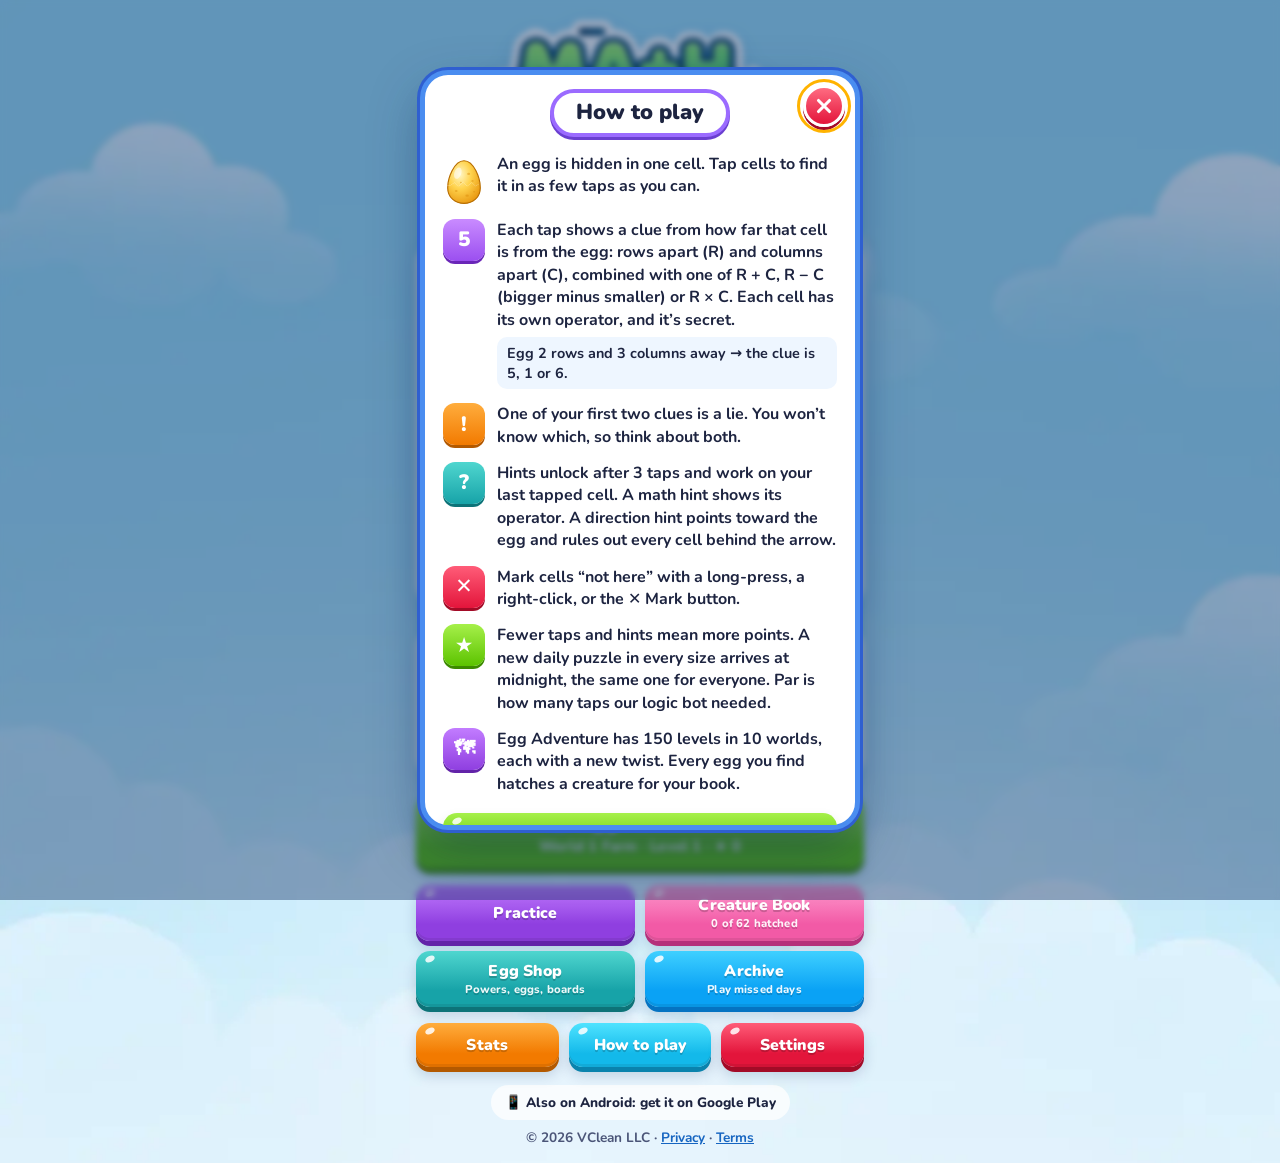
==== commit 3aa8d456: "Math Venxure web v0.3: Magic Dust, powers, quests, egg shop, archive Adds Magic Dust (earned by play" ====
--- a/index.html
+++ b/index.html
@@ -18,8 +18,8 @@
     <meta name="twitter:card" content="summary" />
     <link rel="icon" type="image/png" href="./favicon.png" />
     <link rel="apple-touch-icon" href="./apple-touch-icon.png" />
-    <script type="module" crossorigin src="./assets/index-D0_wCg_h.js"></script>
-    <link rel="stylesheet" crossorigin href="./assets/index-DzzZ4CGC.css">
+    <script type="module" crossorigin src="./assets/index-Bu58KS52.js"></script>
+    <link rel="stylesheet" crossorigin href="./assets/index-B1QGcWUu.css">
   <link rel="manifest" href="./manifest.webmanifest"></head>
   <body>
     <div id="root"></div>
--- a/assets/index-B1QGcWUu.css
+++ b/assets/index-B1QGcWUu.css
@@ -0,0 +1 @@
+@font-face{font-family:Nunito;font-style:normal;font-display:swap;font-weight:700;src:url(./nunito-latin-700-normal-Dort48En.woff2)format("woff2"),url(./nunito-latin-700-normal-OcDqTBcA.woff)format("woff")}@font-face{font-family:Nunito;font-style:normal;font-display:swap;font-weight:800;src:url(./nunito-latin-800-normal-Dz8SOQK_.woff2)format("woff2"),url(./nunito-latin-800-normal-D-J0wlBY.woff)format("woff")}@font-face{font-family:Nunito;font-style:normal;font-display:swap;font-weight:900;src:url(./nunito-latin-900-normal-BVB1fGs6.woff2)format("woff2"),url(./nunito-latin-900-normal-CVn49sIn.woff)format("woff")}:root{--ink:#1d2440;--ink-soft:#4b5578;--sky-top:#9addf7;--sky-bottom:#e8f5fd;--panel:#fff;--panel-edge:#4a8df0;--panel-edge-dark:#2f5fd0;--cream:#fff7e3;--cream-edge:#f7a51c;--warn:#e8590c;--good:#2b8a3e;--radius:18px;--font:"Nunito", ui-rounded, "Varela Round", system-ui, -apple-system, "Segoe UI", Roboto, sans-serif;--lightningcss-light:initial;--lightningcss-dark: ;color-scheme:light}*{box-sizing:border-box}html,body{height:100%;margin:0}body{font-family:var(--font);color:var(--ink);background:var(--sky-bottom);-webkit-tap-highlight-color:transparent;-webkit-text-size-adjust:100%;overscroll-behavior:none;font-weight:700}button{font:inherit;color:inherit}a{color:#1665c1}#root{min-height:100%}.app{background:url(./sky-CQF3un5n.webp) center top / cover no-repeat fixed, linear-gradient(180deg, var(--sky-top), var(--sky-bottom));min-height:100dvh}.btn{--c1:#3fd0ff;--c2:#0aa2f5;--c3:#0573c2;background:linear-gradient(180deg, var(--c1), var(--c2) 70%);min-height:44px;box-shadow:0 5px 0 var(--c3), 0 8px 14px #00285a2e, inset 0 -3px 0 #00000014;color:#fff;letter-spacing:.01em;text-shadow:0 2px #0000002e;cursor:pointer;-webkit-user-select:none;user-select:none;touch-action:manipulation;border:0;border-radius:14px;justify-content:center;align-items:center;gap:.4em;padding:.55em 1.1em .65em;font-size:1.05rem;font-weight:900;transition:transform 80ms,box-shadow 80ms,filter .12s;display:inline-flex;position:relative}.btn:before{content:"";pointer-events:none;background:#ffffffd9;border-radius:50%;width:10px;height:6px;position:absolute;top:5px;left:9px;transform:rotate(-25deg)}.btn:hover{filter:brightness(1.05)}.btn:active{box-shadow:0 1px 0 var(--c3), 0 3px 6px #00285a2e, inset 0 -2px 0 #00000014;transform:translateY(4px)}.btn:focus-visible,.icon-btn:focus-visible,.cell:focus-visible,.seg__opt:focus-within,.toggle:focus-within{outline-offset:3px;outline:3px solid #ffb300}.btn small{opacity:.92;font-size:.72em;font-weight:800;display:block}.btn--green{--c1:#a6f04a;--c2:#5cc300;--c3:#3c8a00}.btn--purple{--c1:#c27cff;--c2:#8f3fe0;--c3:#6223a8}.btn--orange{--c1:#ffad3d;--c2:#f27a00;--c3:#b35900}.btn--red{--c1:#ff5c78;--c2:#e3153b;--c3:#a30b27}.btn--blue{--c1:#3fd0ff;--c2:#0aa2f5;--c3:#0573c2}.btn--cyan{--c1:#4fe3ff;--c2:#13b9ea;--c3:#0a83ad}.btn--teal{--c1:#4fd6cf;--c2:#17a3a8;--c3:#0d7378}.btn--plain{--c1:#fff;--c2:#eef4fb;--c3:#b9c9de;color:var(--ink);text-shadow:none}.btn--big{flex-direction:column;gap:0;width:100%;min-height:56px;font-size:1.3rem}.btn--small{border-radius:12px;min-height:38px;padding:.35em .8em .45em;font-size:.95rem}.icon-btn{color:#fff;cursor:pointer;touch-action:manipulation;background:linear-gradient(#3fd0ff,#0a8fe0);border:3px solid #fff;border-radius:50%;place-items:center;width:42px;height:42px;font-size:1.3rem;font-weight:900;display:inline-grid;box-shadow:0 3px #0566a8}.icon-btn svg{width:22px;height:22px}.home{max-width:480px;min-height:100dvh;padding:max(16px, env(safe-area-inset-top)) 16px max(16px, env(safe-area-inset-bottom));flex-direction:column;align-items:center;gap:18px;margin:0 auto;display:flex}.home__logo{filter:drop-shadow(0 6px 10px #14508c2e);width:min(86vw,400px);height:auto;margin-top:4px}.home__daily{-webkit-backdrop-filter:blur(6px);backdrop-filter:blur(6px);background:#ffffff9e;border:4px solid #fff;border-radius:24px;width:100%;padding:14px 14px 18px;box-shadow:0 10px 24px #1e5aa026}.home__daily-head{justify-content:space-between;align-items:center;gap:8px;margin-bottom:12px;display:flex}.home__daily-head h2{margin:0;font-size:1.25rem;font-weight:900;line-height:1.15}.home__daily-head small{color:var(--ink-soft);font-size:.85rem;font-weight:800;display:block}.streak-chip{color:#fff;text-shadow:0 1px #0003;background:linear-gradient(#ffb347,#ff7a00);border-radius:999px;flex:none;padding:6px 12px;font-weight:900;box-shadow:0 3px #b35900}.home__daily-list{gap:14px;display:grid}.daily-btn{text-align:left;grid-template-columns:auto 1fr auto;justify-content:stretch;align-items:center;gap:12px;width:100%;min-height:60px;display:grid}.daily-btn__size{font-size:1.45rem}.daily-btn__level{opacity:.9;font-size:.95rem}.daily-btn__status{background:#ffffff40;border-radius:999px;padding:4px 10px;font-size:.95rem}.daily-btn--done{--c1:#a6f04a;--c2:#5cc300;--c3:#3c8a00}.home__menu{gap:16px;width:100%;display:grid}.home__row{grid-template-columns:repeat(3,1fr);gap:10px;display:grid}.home__row .btn{padding-inline:.4em;font-size:.98rem}.home__foot{text-align:center;color:var(--ink-soft);margin-top:auto;font-size:.85rem}.home__foot p{margin:8px 0 0}.play-link{color:var(--ink);background:#ffffffbf;border-radius:999px;padding:8px 14px;font-weight:800;text-decoration:none;display:inline-block}.game{max-width:640px;height:100dvh;padding:max(10px, env(safe-area-inset-top)) 12px max(10px, env(safe-area-inset-bottom));grid-template-rows:auto auto minmax(0,1fr) auto;grid-template-areas:"top""tools""board""info";gap:10px;margin:0 auto;display:grid}.topbar{grid-area:top;grid-template-columns:auto 1fr auto;align-items:center;gap:8px;display:grid}.topbar__title{text-align:center;min-width:0}.topbar__title h1{white-space:nowrap;margin:0;font-size:1.25rem;font-weight:900}.topbar__title p{color:var(--ink-soft);margin:0;font-size:.8rem;font-weight:800}.topbar__icons{gap:6px;display:flex}.toolbar{flex-wrap:wrap;grid-area:tools;justify-content:center;gap:8px 10px;display:flex}.toolbar .btn{white-space:nowrap;border-radius:12px;flex:0 auto;min-height:40px;padding:.35em .85em .45em;font-size:.95rem}@media (max-width:479px){.toolbar{flex-wrap:nowrap;gap:8px}.toolbar .btn{flex:1 1 0;min-width:0;padding-inline:.5em;font-size:.9rem}.wide-only{display:none}}.hint-btn__count{background:#00000029;border-radius:999px;padding:1px 7px;font-size:.85em}.hint-btn.is-off{filter:saturate(.35)brightness(1.08);opacity:.75}.mark-btn.is-on{box-shadow:0 0 0 6px #e3153b59, 0 5px 0 var(--c3);outline:3px solid #fff}.board-area{grid-area:board;place-items:center;min-height:0;display:grid;container-type:size}.paper{width:min(92vw,60vh);aspect-ratio:1;background:repeating-linear-gradient(#0000 0 calc(7.14286% - 1px),#d3e6f8 calc(7.14286% - 1px) 7.14286%),#fffefb;border-radius:20px;width:min(100cqw,100cqh);min-height:0;padding:3.2%;overflow:hidden;box-shadow:0 0 0 4px #fff,0 14px 30px #14468238}.paper--cross{box-shadow:0 0 0 4px #ff8aa0,0 14px 30px #a0143233}.infobar{border:4px solid var(--cream-edge);background:var(--cream);border-radius:18px;grid-area:info;grid-template-columns:auto 1fr;align-items:center;gap:8px 12px;padding:10px 12px;display:grid;box-shadow:0 6px 14px #8c500026}.infobar__stats{gap:6px;display:grid}.chip{color:#fff;text-align:center;white-space:nowrap;background:linear-gradient(#4fd6cf,#17a3a8);border-radius:10px;padding:4px 10px;font-size:.9rem;font-weight:900;box-shadow:0 3px #0d7378}.infobar__msg{color:#c2410c;text-align:center;justify-content:center;align-items:center;min-height:2.6em;margin:0;font-size:.98rem;font-weight:800;line-height:1.25;display:flex}.infobar__msg--good{color:var(--good)}.infobar__msg--warn{color:#d9480f}.infobar__actions{grid-column:1/-1;justify-content:center;gap:10px;display:flex}@media (min-width:860px) and (min-aspect-ratio:5/4),(max-height:520px) and (orientation:landscape){.game{grid-template:"board top""board tools""board info"minmax(0,1fr)/minmax(0,1fr) minmax(280px,340px);column-gap:20px;max-width:1100px}.topbar__title h1{font-size:1.1rem}.toolbar{flex-direction:column;align-self:end;align-items:stretch}.infobar{grid-template-columns:1fr;align-self:start}.infobar__stats{grid-template-columns:1fr 1fr}}@media (max-height:520px) and (orientation:landscape){.topbar__title p{display:none}.game{gap:6px}}@media (max-width:374px){.game{gap:8px;padding-inline:6px}.paper{border-radius:14px;padding:2%}.board.board--10{gap:calc(var(--cell) * .08)}.topbar__title h1{font-size:1.1rem}}.board{--cell:calc(100cqi / var(--n));grid-template-columns:repeat(var(--n), minmax(0, 1fr));grid-template-rows:repeat(var(--n), minmax(0, 1fr));gap:calc(var(--cell) * .12);aspect-ratio:1;touch-action:manipulation;-webkit-user-select:none;user-select:none;-webkit-touch-callout:none;width:100%;min-height:0;display:grid;container-type:inline-size}.game--5 .board,.game--10 .board{--c1:#c98bff;--c2:#9b4ff0;--c3:#6a26b8;--val:#fff}.game--7 .board{--c1:#ffe36b;--c2:#ffbe0b;--c3:#d68a00;--val:#7a3b00}.cell{background:linear-gradient(180deg, var(--c1), var(--c2) 72%);min-width:0;box-shadow:0 calc(var(--cell) * .06) 0 var(--c3), inset 0 calc(var(--cell) * -.04) 0 #00000014;cursor:pointer;-webkit-touch-callout:none;border:0;border-radius:22%;place-items:center;padding:0;transition:transform 90ms,filter .26s,opacity .26s,box-shadow 90ms;display:grid;position:relative}.cell:before{content:"";pointer-events:none;background:#ffffffd9;border-radius:50%;width:18%;height:11%;position:absolute;top:9%;left:12%;transform:rotate(-25deg)}.cell--hidden:active{transform:scale(.94)}.cell__coord{font-size:max(7px, calc(var(--cell) * .2));color:#ffffff9e;letter-spacing:-.02em;font-weight:800}.game--7 .cell__coord{color:#7a3b0061}.game--10 .cell__coord{font-size:max(7px, calc(var(--cell) * .19))}.cell--revealed{background:linear-gradient(180deg, var(--c2), var(--c1));box-shadow:inset 0 calc(var(--cell) * .06) calc(var(--cell) * .08) #00000038, 0 1px 0 #ffffffb3;cursor:default}.cell--revealed:before{display:none}.cell__val{color:var(--val);font-size:calc(var(--cell) * .46);text-shadow:0 2px #0003;align-items:baseline;gap:.06em;font-weight:900;line-height:1;animation:.24s cubic-bezier(.3,1.6,.5,1) pop;display:inline-flex}.game--7 .cell__val{text-shadow:0 1px #ffffff80}.cell__op{opacity:.95;font-size:.7em}.cell__tap{font-size:calc(var(--cell) * .2);color:var(--val);opacity:.75;font-weight:900;position:absolute;top:6%;right:10%}.cell__arrow{color:#ffef5a;filter:drop-shadow(0 1px #00000073);width:34%;height:34%;margin-left:-17%;animation:.28s ease-out both arrow-in;position:absolute;top:4%;left:50%}.game--7 .cell__arrow{color:#d9480f;filter:drop-shadow(0 1px #fff9)}.cell--has-arrow .cell__val{font-size:calc(var(--cell) * .38);margin-top:22%}.cell--locked{filter:saturate(.25)brightness(1.12);opacity:.5;box-shadow:0 0 0 calc(var(--cell) * .04) #ff6b81 inset, 0 calc(var(--cell) * .03) 0 var(--c3);cursor:not-allowed}.cell--locked .cell__coord{opacity:.6}.cell__x{color:#ff2d55;filter:drop-shadow(0 2px #fff)drop-shadow(0 -1px #fff);width:62%;height:62%;animation:.14s ease-out both x-in;position:absolute}.cell--selected{z-index:2;box-shadow:0 0 0 calc(var(--cell) * .07) #fff, 0 0 0 calc(var(--cell) * .12) #ff9f1a, 0 calc(var(--cell) * .1) calc(var(--cell) * .2) #00000040;transform:scale(1.08)}.cell--selected .cell__coord{color:#fff}.game--7 .cell--selected .cell__coord{color:#7a3b00}.cell--egg{z-index:3;box-shadow:none;background:radial-gradient(circle,#fff8d6 0 45%,#ffe9a6 70%,#0000 71%);overflow:visible}.cell--egg:before{display:none}.cell__egg{width:92%;height:92%;overflow:visible}.cell--lie{outline:calc(var(--cell) * .05) dashed #ff2d55;outline-offset:calc(var(--cell) * .03)}.cell__lie-tag{color:#fff;font-size:calc(var(--cell) * .2);white-space:nowrap;background:#ff2d55;border-radius:6px;padding:0 .4em;font-weight:900;line-height:1.4;position:absolute;top:-18%;left:50%;transform:translate(-50%)}.cell--shake-a{animation:.32s shake-a}.cell--shake-b{animation:.32s shake-b}.egg__top,.egg__chick{transform-box:view-box;transform-origin:50% 66%}.egg--cracked{transform-origin:50% 90%;animation:.75s ease-in-out wobble}.egg__crack{stroke-dasharray:1;stroke-dashoffset:1px;animation:.6s ease-out .12s forwards crack}.egg--hatched .egg__top{animation:.7s cubic-bezier(.2,.9,.3,1) forwards lid-off}.egg--hatched .egg__chick{animation:.52s cubic-bezier(.3,1.6,.5,1) .12s both chick-up}.modal-backdrop{z-index:50;-webkit-backdrop-filter:blur(3px);backdrop-filter:blur(3px);background:#1432646b;place-items:center;padding:16px;animation:.16s ease-out fade-in;display:grid;position:fixed;inset:0}.modal{border:5px solid var(--panel-edge);background:var(--panel);width:min(100%,440px);max-height:min(92dvh,760px);box-shadow:0 0 0 3px var(--panel-edge-dark), 0 20px 50px #0a285a59;border-radius:28px;flex-direction:column;animation:.22s cubic-bezier(.3,1.4,.5,1) modal-in;display:flex;position:relative}.modal__head{justify-content:center;align-items:center;padding:14px 54px 6px;display:flex}.modal__title{background:#fff;border:4px solid #9b6bff;border-radius:999px;margin:0;padding:4px 22px 6px;font-size:1.35rem;font-weight:900;box-shadow:0 3px #6a3fd0}.modal__close{background:linear-gradient(#ff6b81,#e3153b);position:absolute;top:10px;right:10px;box-shadow:0 3px #a30b27}.modal__body{overscroll-behavior:contain;padding:10px 18px 20px;overflow-y:auto}.muted{color:var(--ink-soft);font-weight:700}.small{font-size:.85rem}.small-h{margin:16px 0 8px;font-size:1rem;font-weight:900}.stack{gap:14px;margin-top:14px;display:grid}.seg{border:0;gap:8px;margin:0 0 12px;padding:0;display:flex}.seg legend{margin-bottom:6px;padding:0;font-weight:900}fieldset.seg{flex-wrap:wrap}fieldset.seg legend{width:100%}.seg__opt{cursor:pointer;background:#f4f9ff;border:3px solid #cfe0f5;border-radius:12px;flex:1;place-items:center;min-height:42px;padding:6px 8px;font-weight:900;display:grid}.seg__opt input{opacity:0;pointer-events:none;position:absolute}.seg__opt.is-on{color:#fff;text-shadow:0 1px #0003;background:linear-gradient(#3fd0ff,#0aa2f5);border-color:#0a8fe0}.toggles{margin:0;padding:0;list-style:none}.toggles li+li{border-top:2px dashed #e3ecf7}.toggle{cursor:pointer;grid-template-columns:1fr auto;align-items:center;gap:12px;padding:12px 2px;display:grid}.toggle small{color:var(--ink-soft);font-size:.8rem;font-weight:700;display:block}.toggle input{opacity:0;pointer-events:none;position:absolute}.toggle__ui{background:#607089;border-radius:999px;width:58px;height:32px;transition:background .16s;position:relative;box-shadow:inset 0 2px 4px #00000040}.toggle__ui:after{content:"";background:#fff;border-radius:50%;width:26px;height:26px;transition:transform .16s;position:absolute;top:3px;left:3px;box-shadow:0 2px 3px #0000004d}.toggle input:checked+.toggle__ui{background:#35c46a}.toggle input:checked+.toggle__ui:after{transform:translate(26px)}.stat-tiles{grid-template-columns:repeat(3,1fr);gap:10px;margin-bottom:14px;display:grid}.stat-tiles div{background:#fff3df;border:3px solid #ffd59a;border-radius:14px;justify-items:center;padding:10px 4px;display:grid}.stat-tiles b{font-size:1.7rem;font-weight:900;line-height:1.1}.stat-tiles span{color:var(--ink-soft);font-size:.8rem}.stat-table{margin:4px 0 0}.stat-table div{border-bottom:2px dashed #e3ecf7;justify-content:space-between;padding:7px 2px;display:flex}.stat-table dt{color:#1665c1;font-weight:800}.stat-table dd{margin:0;font-weight:900}.tap-chart{gap:4px;display:grid}.tap-chart__row{grid-template-columns:2.2em 1fr;align-items:center;gap:6px;display:grid}.tap-chart__k{text-align:right;font-weight:900}.tap-chart__bar{color:#fff;text-align:right;background:linear-gradient(90deg,#17a3a8,#4fd6cf);border-radius:6px;padding:1px 8px;font-size:.85rem;font-weight:900}.result__hero{grid-template-columns:96px 1fr;align-items:center;gap:14px;display:grid}.result__egg{width:96px;height:120px;overflow:visible}.result__headline{margin:0;font-size:1.15rem;font-weight:900}.result__score{color:var(--ink-soft);margin:0;font-size:1.1rem}.result__score-num{color:#f27a00;font-variant-numeric:tabular-nums;text-shadow:0 2px #00000014;font-size:2.6rem;font-weight:900}.result__sub{color:var(--ink-soft);margin:2px 0 0;font-size:.85rem}.result__lie{background:#fff0f3;border:3px dashed #ff8aa0;border-radius:14px;margin:14px 0 0;padding:10px 12px;font-size:.92rem;font-weight:700;line-height:1.35}.result__streak{background:#fff3df;border-radius:12px;flex-wrap:wrap;justify-content:space-between;gap:6px;margin-top:12px;padding:8px 12px;font-weight:900;display:flex}.result__actions{gap:14px;margin-top:16px;display:grid}.result__row{grid-template-columns:1fr 1fr;gap:10px;display:grid}.result__id{text-align:center;color:var(--ink-soft);margin:14px 0 0;font-size:.8rem}.toast{background:var(--ink);color:#fff;white-space:nowrap;opacity:0;pointer-events:none;border-radius:999px;padding:8px 16px;font-weight:800;transition:opacity .16s,transform .16s;position:absolute;bottom:18px;left:50%;transform:translate(-50%,10px)}.toast--show{opacity:1;transform:translate(-50%)}.help__steps{gap:14px;margin:0 0 18px;padding:0;font-weight:700;line-height:1.4;list-style:none;display:grid}.help__steps li{grid-template-columns:42px 1fr;align-items:start;gap:12px;display:grid}.help__egg{width:42px;height:52px}.help__badge{color:#fff;background:linear-gradient(#c98bff,#9b4ff0);border-radius:12px;place-items:center;width:42px;height:42px;font-size:1.3rem;font-weight:900;display:grid;box-shadow:0 3px #6a26b8}.help__badge--warn{background:linear-gradient(#ffad3d,#f27a00);box-shadow:0 3px #b35900}.help__badge--teal{background:linear-gradient(#4fd6cf,#17a3a8);box-shadow:0 3px #0d7378}.help__badge--red{background:linear-gradient(#ff5c78,#e3153b);box-shadow:0 3px #a30b27}.help__badge--green{background:linear-gradient(#a6f04a,#5cc300);box-shadow:0 3px #3c8a00}.help__example{background:#eef6ff;border-radius:10px;margin-top:6px;padding:6px 10px;font-size:.9rem}.update-banner{left:50%;bottom:max(14px, env(safe-area-inset-bottom));z-index:40;background:var(--ink);color:#fff;border:3px solid #fff;border-radius:18px;align-items:center;gap:10px;width:max-content;max-width:calc(100% - 24px);padding:8px 10px 8px 16px;font-weight:800;display:flex;position:fixed;transform:translate(-50%);box-shadow:0 10px 24px #00000040}@keyframes pop{0%{opacity:0;transform:scale(.5)}60%{opacity:1;transform:scale(1.15)}to{transform:scale(1)}}@keyframes x-in{0%{opacity:0;transform:scale(.3)rotate(-30deg)}}@keyframes arrow-in{0%{opacity:0;transform:scale(.4)}}@keyframes shake-a{0%,to{translate:0}20%{translate:-6px}40%{translate:5px}60%{translate:-4px}80%{translate:2px}}@keyframes shake-b{0%,to{translate:0}20%{translate:-6px}40%{translate:5px}60%{translate:-4px}80%{translate:2px}}@keyframes wobble{0%,to{transform:rotate(0)}15%{transform:rotate(-9deg)}30%{transform:rotate(8deg)}45%{transform:rotate(-7deg)}60%{transform:rotate(5deg)}75%{transform:rotate(-3deg)}}@keyframes crack{to{stroke-dashoffset:0}}@keyframes lid-off{0%{transform:none}35%{transform:translate(-2px,-16px)rotate(-14deg)}to{opacity:0;transform:translate(-14px,-30px)rotate(-38deg)}}@keyframes chick-up{0%{opacity:0;transform:translateY(18px)scale(.6)}}@keyframes fade-in{0%{opacity:0}}@keyframes modal-in{0%{opacity:0;transform:translateY(16px)scale(.96)}}.reduce-motion *,.reduce-motion :before,.reduce-motion :after{transition-duration:1ms!important;animation-duration:1ms!important;animation-delay:0s!important}.infobar{grid-template-columns:1fr}.infobar__stats,.infobar .infobar__stats{flex-wrap:wrap;justify-content:center;gap:6px 8px;display:flex}.chip--stars{letter-spacing:.08em;background:linear-gradient(#ffd34d,#f2a100);box-shadow:0 3px #b36b00}.chip--par{background:linear-gradient(#c27cff,#8f3fe0);box-shadow:0 3px #6223a8}.chip--hop{background:linear-gradient(#ffad3d,#f27a00);box-shadow:0 3px #b35900}.chip--warn{background:linear-gradient(#ff5c78,#e3153b);box-shadow:0 3px #a30b27}.rival-bar{pointer-events:none;z-index:2;background:#fff3df;border:3px solid #ffd59a;border-radius:999px;grid-area:tools;place-self:end center;margin:0;padding:4px 12px;font-size:.9rem;font-weight:800;transform:translateY(70%)}.cell--rock{--c1:#c9cfd8;--c2:#a8b0bd;--c3:#7c8695;cursor:not-allowed;box-shadow:inset 0 0 0 calc(var(--cell) * .03) #b4bcc8;background:repeating-linear-gradient(135deg,#d9dee6 0 6%,#cdd3dc 6% 12%)}.cell--rock:before{display:none}.cell__rock{width:76%;height:76%}.cell__rock path:first-child{fill:#8b95a5;stroke:#5d6676;stroke-width:1.4px}.cell__rock-shine{stroke:#c9d0da;stroke-width:1.6px;stroke-linecap:round}.cell--ghost-egg{filter:none;opacity:1}.cell__egg--ghost{opacity:.75;width:82%;height:82%;animation:1.4s ease-in-out infinite alternate ghost}@keyframes ghost{to{opacity:.35;transform:translateY(-4%)}}.btn--pink{--c1:#ff9ccf;--c2:#f25aa6;--c3:#b5307a}.home__row--2{grid-template-columns:1fr 1fr}.home__row--2 .btn{flex-direction:column;gap:0;min-height:56px}.home__note{text-align:center;background:#fff3df;border:3px solid #ffd59a;border-radius:16px;width:100%;margin:0;padding:10px 14px;font-weight:800}.streak-chip__freeze{font-size:.9em}.special-btn{text-align:left;grid-template-columns:auto 1fr auto;align-items:center;gap:10px;width:100%;min-height:56px;margin-top:14px;display:grid}.special-btn__title{font-size:1.1rem}.special-btn__twist{opacity:.9;font-size:.9rem}.adventure-btn small{font-size:.7em}.event-banner{width:100%;color:var(--ink);font:inherit;text-align:left;cursor:pointer;background:linear-gradient(135deg,#ffe08a,#ffb347);border:4px solid #fff;border-radius:20px;align-items:center;gap:12px;padding:10px 14px;display:flex;box-shadow:0 8px 18px #783c0033}.event-banner b{font-size:1.1rem;display:block}.event-banner small{color:var(--ink-soft);font-size:.85rem;font-weight:700;display:block}.event-banner__icon{font-size:2rem}.event-banner--halloween{background:linear-gradient(135deg,#ffb35c,#ff7a1a)}.event-banner--winter{background:linear-gradient(135deg,#e3f4ff,#a9dcff)}.event-banner--easter{background:linear-gradient(135deg,#ffe1f3,#d9f7c9)}.event-banner--summer{background:linear-gradient(135deg,#b5f1ff,#ffe68a)}:root[data-event=halloween]{--sky-top:#ffc58a;--sky-bottom:#fff1e0}:root[data-event=winter]{--sky-top:#bfe6ff;--sky-bottom:#f4fbff}:root[data-event=easter]{--sky-top:#c6f0d0;--sky-bottom:#fff3fa}.screen{max-width:560px;min-height:100dvh;padding:max(12px, env(safe-area-inset-top)) 16px max(20px, env(safe-area-inset-bottom));flex-direction:column;gap:14px;margin:0 auto;display:flex}.screen__bar{grid-template-columns:auto 1fr auto;align-items:center;gap:10px;display:grid}.screen__bar h1{text-align:center;margin:0;font-size:1.35rem;font-weight:900}.screen__meta{color:#fff;text-shadow:0 1px #0003;white-space:nowrap;background:linear-gradient(#ffd34d,#f2a100);border-radius:999px;padding:5px 12px;font-weight:900;box-shadow:0 3px #b36b00}.screen__foot{text-align:center;margin:4px 0 0}.worlds{gap:12px;margin:0;padding:0;list-style:none;display:grid}.world{background:#ffffffb3;border:4px solid #fff;border-radius:22px;overflow:hidden;box-shadow:0 8px 18px #1e5aa026}.world__head{width:100%;color:var(--ink);font:inherit;text-align:left;cursor:pointer;background:0 0;border:0;grid-template-columns:auto 1fr auto;align-items:center;gap:12px;padding:10px 12px;display:grid}.world__head:disabled{cursor:default}.world__num{color:#7a3b00;background:radial-gradient(circle at 38% 32%,#fff6c4,#ffd34d 45%,#e8960f);border:3px solid #b86e00;border-radius:50%/58% 58% 42% 42%;place-items:center;width:42px;height:50px;font-size:1.1rem;font-weight:900;display:grid}.world__name b{font-size:1.15rem;display:block}.world__name small{color:var(--ink-soft);font-size:.85rem;font-weight:700;display:block}.world__stars{color:#b36b00;white-space:nowrap;font-weight:900}.world.is-locked{opacity:.6}.world.is-locked .world__num{filter:grayscale()}.world__levels{background:radial-gradient(circle at 20% 30%,#8cc85a2e,#0000 40%),radial-gradient(circle at 80% 70%,#5aaae626,#0000 40%);grid-template-columns:repeat(5,1fr);gap:14px 10px;padding:8px 14px 18px;display:grid}.lvl{color:var(--ink);font:inherit;cursor:pointer;background:0 0;border:0;justify-items:center;gap:2px;padding:0;display:grid;position:relative}.lvl__n{color:#fff;text-shadow:0 1px #0003;background:linear-gradient(#3fd0ff,#0aa2f5 70%);border-radius:50%;place-items:center;width:48px;height:48px;font-size:1.15rem;font-weight:900;display:grid;box-shadow:0 4px #0573c2}.lvl.is-done .lvl__n{background:linear-gradient(#a6f04a,#5cc300 70%);box-shadow:0 4px #3c8a00}.lvl--boss .lvl__n{background:linear-gradient(#c27cff,#8f3fe0 70%);width:54px;height:54px;box-shadow:0 4px #6223a8}.lvl.is-next .lvl__n{outline-offset:3px;outline:4px solid #ffb300;animation:1.2s ease-in-out infinite alternate pulse}@keyframes pulse{to{transform:scale(1.07)}}.lvl.is-locked{cursor:not-allowed}.lvl.is-locked .lvl__n{filter:grayscale();opacity:.45}.lvl__stars{color:#f2a100;letter-spacing:.04em;white-space:nowrap;min-height:1.1em;font-size:.8rem}.lvl:focus-visible .lvl__n{outline-offset:3px;outline:3px solid #ffb300}.book__art,.result__creature svg,.creature-card__art svg,.lvl__prize,.result__mini{display:block}.book__chapter h2{margin:4px 0 8px;font-size:1.1rem;font-weight:900}.book__grid{grid-template-columns:repeat(auto-fill,minmax(92px,1fr));gap:10px;display:grid}.book__tile{color:var(--ink);font:inherit;cursor:pointer;background:#ffffffbf;border:3px solid #fff;border-radius:18px;justify-items:center;gap:2px;padding:8px 4px 6px;display:grid;position:relative;box-shadow:0 4px 10px #1e5aa01f}.book__tile.rarity-rare{border-color:#c9a6ff}.book__tile.rarity-legendary{border-color:#ffd34d}.book__art{width:72px;height:72px}.book__tile.is-missing .book__art,.creature-card__art.is-missing svg,.lvl__prize.is-missing{filter:brightness(0)opacity(.18)}.book__name{text-align:center;font-size:.8rem;font-weight:900;line-height:1.1}.book__count{color:var(--ink-soft);font-size:.75rem;font-weight:900;position:absolute;top:4px;right:6px}.book__badge{font-size:.85rem;position:absolute;top:2px;left:4px}.creature-card__art svg{width:min(60vw,220px);height:min(60vw,220px);margin:0 auto}.creature-card__blurb{text-align:center;margin:8px 0;font-weight:800}.rarity{text-transform:uppercase;letter-spacing:.05em;vertical-align:middle;background:#e8f5fd;border-radius:999px;margin-left:6px;padding:0 8px;font-size:.75rem;font-weight:900;display:inline-block}.rarity--rare{color:#6223a8;background:#efe2ff}.rarity--legendary{color:#8a5300;background:#fff1c2}.event__blurb,.event__empty{text-align:center;background:#ffffffb3;border-radius:16px;margin:0;padding:10px 14px;font-weight:800}.event__levels{background:#fff9;border:4px solid #fff;border-radius:22px;grid-template-columns:repeat(4,1fr);gap:16px 10px;margin:0;padding:16px 10px;list-style:none;display:grid}.lvl__prize{width:30px;height:30px;position:absolute;top:-10px;right:-6px}.event__note{text-align:center}.result__creature{position:relative}.result__creature svg{width:96px;height:96px}.result__creature.is-new svg{animation:.6s cubic-bezier(.3,1.6,.5,1) both hatch-pop}@keyframes hatch-pop{0%{opacity:0;transform:scale(.3)translateY(20px)}}.result__new{color:#fff;background:#ff2d55;border-radius:999px;padding:1px 8px;font-size:.75rem;font-weight:900;position:absolute;top:-6px;right:-8px;transform:rotate(10deg)}.result__stars{letter-spacing:.05em;color:#d8dee8;margin:0;font-size:2rem;line-height:1.1}.result__stars .on{color:#ffb300;text-shadow:0 2px #b36b00}.result__vs{background:#e8f5fd;border-radius:12px;flex-wrap:wrap;justify-content:space-between;gap:6px;margin-top:12px;padding:8px 12px;font-weight:800;display:flex}.result__vs--win{background:#e7f9d8}.result__hatch{background:#fdf3ff;border:3px solid #e4c6ff;border-radius:12px;margin-top:12px;padding:8px 12px;font-weight:800}.result__hatch p{flex-wrap:wrap;align-items:center;gap:4px;margin:2px 0;display:flex}.result__mini{width:36px;height:36px}.result__milestone{background:linear-gradient(90deg,#fff1c2,#ffe0c2);border-radius:12px;margin-top:12px;padding:8px 12px;font-weight:800}.result__challenge{gap:4px;display:grid}.result__challenge label{color:var(--ink-soft);font-size:.85rem;font-weight:800}.result__challenge>div{grid-template-columns:minmax(0,1fr) auto;gap:8px;display:grid}.result__challenge input,.field input{min-width:0;min-height:44px;font:inherit;color:var(--ink);background:#fff;border:3px solid #cfe0f2;border-radius:12px;padding:0 12px;font-weight:800}.result--fail .result__lie{background:#fff3df;border-color:#ffd59a}.rule-card__body{grid-template-columns:64px 1fr;align-items:start;gap:12px;display:grid}.rule-card__egg{width:64px;height:80px}.rule-card__body ul{gap:6px;margin:0;padding-left:1.1em;font-weight:800;display:grid}.rule-card__rules{text-align:center;background:#e8f5fd;border-radius:10px;margin:12px 0;padding:6px 10px;font-weight:900}.field{gap:6px;margin-bottom:12px;font-weight:800;display:grid}.field small{color:var(--ink-soft);font-size:.8rem;font-weight:700;display:block}.stat-tiles--4{grid-template-columns:repeat(4,1fr)}.stat-tiles--4 b{font-size:1.4rem}.help__badge--purple{background:linear-gradient(#c27cff,#8f3fe0);box-shadow:0 3px #6223a8}.cal{margin:8px 0 14px}.cal__head{grid-template-columns:auto 1fr auto;align-items:center;gap:8px;display:grid}.cal__head h3{text-align:center;margin:0;font-size:1rem}.cal__head .icon-btn{width:34px;height:34px;font-size:1.1rem}.cal__head .icon-btn:disabled{opacity:.35}.cal__grid{grid-template-columns:repeat(7,1fr);gap:4px;margin-top:8px;display:grid}.cal__dow{color:var(--ink-soft);text-align:center;font-size:.75rem;font-weight:900}.cal__day{background:#f3f7fc;border-radius:10px;justify-items:center;gap:1px;padding:4px 0 3px;font-size:.8rem;display:grid}.cal__day b{font-weight:900}.cal__day.is-solved{background:#e7f9d8}.cal__day.is-frozen{background:#e3f4ff}.cal__day.is-today{box-shadow:inset 0 0 0 2px #ffb300}.cal__day.is-future{opacity:.4}.cal__marks{gap:2px;min-height:9px;font-size:.6rem;line-height:1;display:flex}.cal__dot{border-radius:50%;width:7px;height:7px;display:inline-block}.cal__dot--5{background:#5cc300}.cal__dot--7{background:#0aa2f5}.cal__dot--10{background:#8f3fe0}.cal__key{margin:6px 0 0}.result__beat{text-align:center;background:#e7f9d8;border-radius:12px;margin-top:12px;padding:8px 12px;font-weight:800}.link-btn{color:#1665c1;font:inherit;cursor:pointer;background:0 0;border:0;padding:0;font-weight:800;text-decoration:underline}.league{background:#f3f7fc;border-radius:14px;margin:10px 0;padding:10px 12px}.league h3{margin:0 0 6px;font-size:1rem}.league__code{letter-spacing:.1em;background:#fff;border-radius:8px;margin-left:6px;padding:1px 8px;font-family:ui-monospace,monospace}.league__rows{margin:0;padding-left:1.4em}.league__rows li{grid-template-columns:1fr auto auto;gap:8px;padding:3px 0;display:grid}.league__rows li.is-me{font-weight:900}.league__form{gap:4px;margin-top:10px;font-weight:800;display:grid}.league__form>div{grid-template-columns:minmax(0,1fr) auto;gap:8px;display:grid}.league__form input{min-width:0;min-height:40px;font:inherit;border:3px solid #cfe0f2;border-radius:12px;padding:0 12px}.league__msg{text-align:center;margin:10px 0 0;font-weight:800}.home__wallet{justify-content:center;gap:10px;margin-top:-6px;display:flex}.dust-chip{color:#fff;font:inherit;text-shadow:0 1px #0003;cursor:pointer;background:linear-gradient(#c27cff,#8f3fe0);border:0;border-radius:999px;padding:5px 14px;font-weight:900;box-shadow:0 3px #6223a8}.rank-chip{color:var(--ink);background:#fffc;border-radius:999px;padding:5px 14px;font-weight:900}.quests{background:#ffffff9e;border:4px solid #fff;border-radius:22px;width:100%;padding:12px 14px;box-shadow:0 8px 18px #1e5aa01f}.quests h2{margin:0 0 6px;font-size:1.05rem;font-weight:900}.quests h2 small{color:var(--ink-soft);font-size:.78rem;display:block}.quests ul{gap:4px;margin:0;padding:0;list-style:none;display:grid}.quests li{grid-template-columns:auto 1fr auto;align-items:center;gap:8px;font-weight:800;display:grid}.quests li.is-done span:nth-child(2){opacity:.6;text-decoration:line-through}.quests li small{color:var(--ink-soft);font-weight:900}.home__row--2 .btn--teal,.home__row--2 .btn--blue{min-height:56px}.infobar__powers{justify-content:center;gap:8px;display:flex}.power{min-height:40px;font:inherit;cursor:pointer;background:linear-gradient(#f6e7ff,#e3c6ff);border:3px solid #fff;border-radius:14px;align-items:center;gap:4px;padding:2px 10px;font-size:1.1rem;display:inline-flex;box-shadow:0 3px #b48ae8}.power b{color:#6223a8;font-size:.85rem}.power.is-off{filter:grayscale(.8);opacity:.55}.chip--magic{background:linear-gradient(#e3b8ff,#9b5cf0);box-shadow:0 3px #6223a8}.cell--radar{box-shadow:0 0 0 calc(var(--cell) * .05) #ffe36b, 0 calc(var(--cell) * .06) 0 var(--c3)}.cell--radar-off{opacity:.45;filter:saturate(.4)}.cell--true{outline:calc(var(--cell) * .04) solid #5cc300;outline-offset:calc(var(--cell) * .02)}.cell__true-tag{color:#fff;font-size:calc(var(--cell) * .22);background:#5cc300;border-radius:6px;padding:0 .3em;font-weight:900;position:absolute;top:-16%;right:-10%}.lvl--magic .lvl__n{background:linear-gradient(#e3b8ff,#9b5cf0 70%);box-shadow:0 4px #6223a8}.lvl--magic.is-done .lvl__n{background:linear-gradient(#f3dcff,#c27cff 70%)}.lvl__magic{font-size:1rem;position:absolute;top:-6px;right:2px}.result__dust{background:linear-gradient(90deg,#f6e7ff,#fff1c2);border-radius:12px;margin-top:12px;padding:8px 12px;font-weight:800}.result__dust p{margin:2px 0 0}.result__rate{flex-wrap:wrap;justify-content:center;align-items:center;gap:6px;margin-top:12px;font-weight:800;display:flex}.rate-btn{font:inherit;cursor:pointer;background:#fff;border:3px solid #cfe0f2;border-radius:999px;padding:4px 10px;font-size:.85rem;font-weight:800}.rate-btn.is-on{background:#e7f9d8;border-color:#5cc300}.shop__rank{text-align:center;color:var(--ink-soft);margin:0;font-weight:800}.shop__rank b{color:var(--ink)}.shop__list{grid-template-columns:repeat(auto-fill,minmax(140px,1fr));gap:12px;margin:0;padding:0;list-style:none;display:grid}.shop__list--powers{grid-template-columns:1fr}.shop__item{text-align:center;background:#ffffffbf;border:4px solid #fff;border-radius:20px;justify-items:center;gap:6px;padding:10px;display:grid;box-shadow:0 6px 14px #1e5aa01f}.shop__item.is-on{border-color:#5cc300}.shop__item--power{text-align:left;grid-template-columns:auto 1fr auto;place-items:center start}.shop__icon{font-size:2rem}.shop__text small{color:var(--ink-soft);font-weight:700;display:block}.shop__egg{width:64px;height:80px}.shop__swatch{border:3px solid #fff;border-radius:18px;width:72px;height:72px;box-shadow:0 4px 10px #00000026}.shop__state{color:var(--ink-soft);font-size:.85rem;font-weight:900}.shop__msg{text-align:center;min-height:1.4em;margin:0;font-weight:800}.btn:disabled{filter:grayscale(.7);opacity:.6;cursor:not-allowed}.archive__note{text-align:center;margin:0}.archive__days{gap:8px;margin:0;padding:0;list-style:none;display:grid}.archive__day{background:#ffffffb3;border-radius:16px;grid-template-columns:minmax(0,1fr) repeat(3,minmax(0,76px));align-items:center;gap:8px;padding:8px 10px;display:grid}.archive__date b{display:block}.archive__date small{color:var(--ink-soft);font-weight:700}.archive__btn{color:#fff;font:inherit;cursor:pointer;background:linear-gradient(#3fd0ff,#0aa2f5);border:0;border-radius:12px;justify-items:center;padding:6px 2px;font-weight:900;display:grid;box-shadow:0 3px #0573c2}.archive__btn small{font-size:.7rem}.archive__btn.is-late{background:linear-gradient(#c27cff,#8f3fe0);box-shadow:0 3px #6223a8}.archive__btn.is-ontime{cursor:default;opacity:.85;background:linear-gradient(#a6f04a,#5cc300);box-shadow:0 3px #3c8a00}.backup{background:#f3f7fc;border-radius:14px;margin:14px 0;padding:10px 12px}.backup h3{margin:0 0 4px;font-size:1rem}.backup__row{margin:6px 0 10px}.backup textarea{width:100%;min-height:56px;font:inherit;resize:vertical;border:3px solid #cfe0f2;border-radius:12px;padding:8px;font-size:.8rem}.backup__msg{margin:8px 0 0;font-weight:800}.game.theme-meadow .board{--c1:#b8f06a;--c2:#6cc61a;--c3:#3c8a00;--val:#fff}.game.theme-ocean .board{--c1:#6fe0ff;--c2:#1a9be0;--c3:#0b5f9c;--val:#fff}.game.theme-sunset .board{--c1:#ffbf7a;--c2:#ff6f61;--c3:#c2413a;--val:#fff}.game.theme-night .board{--c1:#7d82e6;--c2:#3a3d9e;--c3:#1f2266;--val:#fff}.game.theme-gold .board{--c1:#fff1b8;--c2:#f2b700;--c3:#a87400;--val:#5a3a00}.game.theme-night .paper{background:radial-gradient(circle at 20% 15%,#ffffff80 0 1px,#0000 2px),radial-gradient(circle at 70% 40%,#fff6 0 1px,#0000 2px),radial-gradient(circle at 40% 80%,#fff6 0 1px,#0000 2px),#1b1f45}.game[class*=theme-]:not(.theme-candy) .cell__coord{color:#ffffff9e}.game.theme-gold .cell__coord{color:#5a3a0073}.game[class*=theme-]:not(.theme-candy) .cell__val{text-shadow:0 2px #0003}
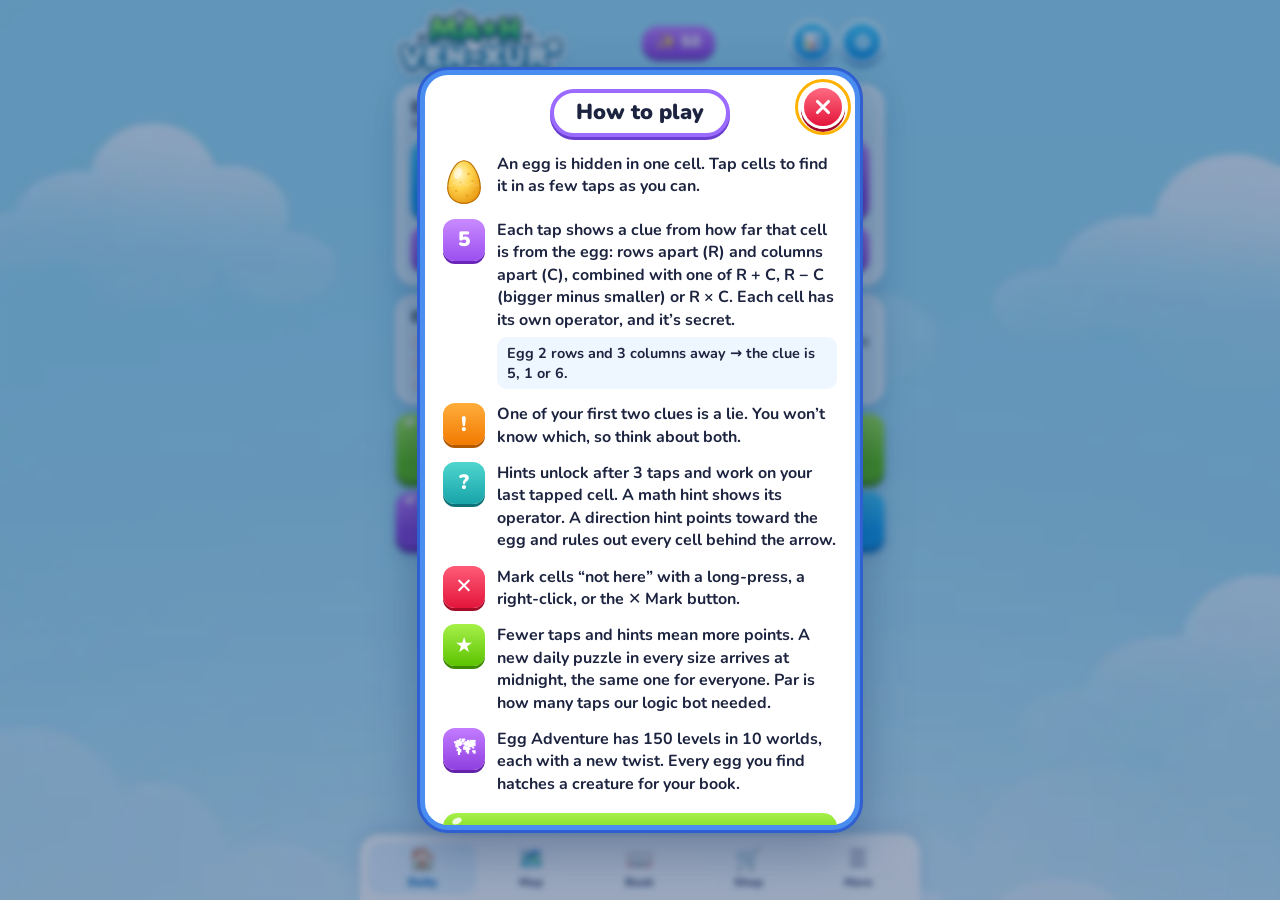
==== commit 0b80cc66: "Math Venxure web: one-screen home, tab bar, animated adventure map, easier tapping A phone-first lay" ====
--- a/index.html
+++ b/index.html
@@ -18,8 +18,8 @@
     <meta name="twitter:card" content="summary" />
     <link rel="icon" type="image/png" href="./favicon.png" />
     <link rel="apple-touch-icon" href="./apple-touch-icon.png" />
-    <script type="module" crossorigin src="./assets/index-Bu58KS52.js"></script>
-    <link rel="stylesheet" crossorigin href="./assets/index-B1QGcWUu.css">
+    <script type="module" crossorigin src="./assets/index-DnTXtABp.js"></script>
+    <link rel="stylesheet" crossorigin href="./assets/index-Bd9d8PBS.css">
   <link rel="manifest" href="./manifest.webmanifest"></head>
   <body>
     <div id="root"></div>
--- a/assets/index-Bd9d8PBS.css
+++ b/assets/index-Bd9d8PBS.css
@@ -0,0 +1 @@
+@font-face{font-family:Nunito;font-style:normal;font-display:swap;font-weight:700;src:url(./nunito-latin-700-normal-Dort48En.woff2)format("woff2"),url(./nunito-latin-700-normal-OcDqTBcA.woff)format("woff")}@font-face{font-family:Nunito;font-style:normal;font-display:swap;font-weight:800;src:url(./nunito-latin-800-normal-Dz8SOQK_.woff2)format("woff2"),url(./nunito-latin-800-normal-D-J0wlBY.woff)format("woff")}@font-face{font-family:Nunito;font-style:normal;font-display:swap;font-weight:900;src:url(./nunito-latin-900-normal-BVB1fGs6.woff2)format("woff2"),url(./nunito-latin-900-normal-CVn49sIn.woff)format("woff")}:root{--ink:#1d2440;--ink-soft:#4b5578;--sky-top:#9addf7;--sky-bottom:#e8f5fd;--panel:#fff;--panel-edge:#4a8df0;--panel-edge-dark:#2f5fd0;--cream:#fff7e3;--cream-edge:#f7a51c;--warn:#e8590c;--good:#2b8a3e;--radius:18px;--font:"Nunito", ui-rounded, "Varela Round", system-ui, -apple-system, "Segoe UI", Roboto, sans-serif;--lightningcss-light:initial;--lightningcss-dark: ;color-scheme:light}*{box-sizing:border-box}html,body{height:100%;margin:0}body{font-family:var(--font);color:var(--ink);background:var(--sky-bottom);-webkit-tap-highlight-color:transparent;-webkit-text-size-adjust:100%;overscroll-behavior:none;font-weight:700}button{font:inherit;color:inherit}a{color:#1665c1}#root{min-height:100%}.app{background:url(./sky-CQF3un5n.webp) center top / cover no-repeat fixed, linear-gradient(180deg, var(--sky-top), var(--sky-bottom));min-height:100dvh}.btn{--c1:#3fd0ff;--c2:#0aa2f5;--c3:#0573c2;background:linear-gradient(180deg, var(--c1), var(--c2) 70%);min-height:44px;box-shadow:0 5px 0 var(--c3), 0 8px 14px #00285a2e, inset 0 -3px 0 #00000014;color:#fff;letter-spacing:.01em;text-shadow:0 2px #0000002e;cursor:pointer;-webkit-user-select:none;user-select:none;touch-action:manipulation;border:0;border-radius:14px;justify-content:center;align-items:center;gap:.4em;padding:.55em 1.1em .65em;font-size:1.05rem;font-weight:900;transition:transform 80ms,box-shadow 80ms,filter .12s;display:inline-flex;position:relative}.btn:before{content:"";pointer-events:none;background:#ffffffd9;border-radius:50%;width:10px;height:6px;position:absolute;top:5px;left:9px;transform:rotate(-25deg)}.btn:hover{filter:brightness(1.05)}.btn:active{box-shadow:0 1px 0 var(--c3), 0 3px 6px #00285a2e, inset 0 -2px 0 #00000014;transform:translateY(4px)}.btn:focus-visible,.icon-btn:focus-visible,.cell:focus-visible,.seg__opt:focus-within,.toggle:focus-within{outline-offset:3px;outline:3px solid #ffb300}.btn small{opacity:.92;font-size:.72em;font-weight:800;display:block}.btn--green{--c1:#a6f04a;--c2:#5cc300;--c3:#3c8a00}.btn--purple{--c1:#c27cff;--c2:#8f3fe0;--c3:#6223a8}.btn--orange{--c1:#ffad3d;--c2:#f27a00;--c3:#b35900}.btn--red{--c1:#ff5c78;--c2:#e3153b;--c3:#a30b27}.btn--blue{--c1:#3fd0ff;--c2:#0aa2f5;--c3:#0573c2}.btn--cyan{--c1:#4fe3ff;--c2:#13b9ea;--c3:#0a83ad}.btn--teal{--c1:#4fd6cf;--c2:#17a3a8;--c3:#0d7378}.btn--plain{--c1:#fff;--c2:#eef4fb;--c3:#b9c9de;color:var(--ink);text-shadow:none}.btn--big{flex-direction:column;gap:0;width:100%;min-height:56px;font-size:1.3rem}.btn--small{border-radius:12px;min-height:38px;padding:.35em .8em .45em;font-size:.95rem}.icon-btn{color:#fff;cursor:pointer;touch-action:manipulation;background:linear-gradient(#3fd0ff,#0a8fe0);border:3px solid #fff;border-radius:50%;place-items:center;width:42px;height:42px;font-size:1.3rem;font-weight:900;display:inline-grid;box-shadow:0 3px #0566a8}.icon-btn svg{width:22px;height:22px}.home{max-width:480px;min-height:100dvh;padding:max(16px, env(safe-area-inset-top)) 16px max(16px, env(safe-area-inset-bottom));flex-direction:column;align-items:center;gap:18px;margin:0 auto;display:flex}.home__logo{filter:drop-shadow(0 6px 10px #14508c2e);width:min(86vw,400px);height:auto;margin-top:4px}.home__daily{-webkit-backdrop-filter:blur(6px);backdrop-filter:blur(6px);background:#ffffff9e;border:4px solid #fff;border-radius:24px;width:100%;padding:14px 14px 18px;box-shadow:0 10px 24px #1e5aa026}.home__daily-head{justify-content:space-between;align-items:center;gap:8px;margin-bottom:12px;display:flex}.home__daily-head h2{margin:0;font-size:1.25rem;font-weight:900;line-height:1.15}.home__daily-head small{color:var(--ink-soft);font-size:.85rem;font-weight:800;display:block}.streak-chip{color:#fff;text-shadow:0 1px #0003;background:linear-gradient(#ffb347,#ff7a00);border-radius:999px;flex:none;padding:6px 12px;font-weight:900;box-shadow:0 3px #b35900}.home__daily-list{gap:14px;display:grid}.daily-btn{text-align:left;grid-template-columns:auto 1fr auto;justify-content:stretch;align-items:center;gap:12px;width:100%;min-height:60px;display:grid}.daily-btn__size{font-size:1.45rem}.daily-btn__level{opacity:.9;font-size:.95rem}.daily-btn__status{background:#ffffff40;border-radius:999px;padding:4px 10px;font-size:.95rem}.daily-btn--done{--c1:#a6f04a;--c2:#5cc300;--c3:#3c8a00}.home__menu{gap:16px;width:100%;display:grid}.home__row{grid-template-columns:repeat(3,1fr);gap:10px;display:grid}.home__row .btn{padding-inline:.4em;font-size:.98rem}.home__foot{text-align:center;color:var(--ink-soft);margin-top:auto;font-size:.85rem}.home__foot p{margin:8px 0 0}.play-link{color:var(--ink);background:#ffffffbf;border-radius:999px;padding:8px 14px;font-weight:800;text-decoration:none;display:inline-block}.game{max-width:640px;height:100dvh;padding:max(10px, env(safe-area-inset-top)) 12px max(10px, env(safe-area-inset-bottom));grid-template-rows:auto auto minmax(0,1fr) auto;grid-template-areas:"top""tools""board""info";gap:10px;margin:0 auto;display:grid}.topbar{grid-area:top;grid-template-columns:auto 1fr auto;align-items:center;gap:8px;display:grid}.topbar__title{text-align:center;min-width:0}.topbar__title h1{white-space:nowrap;margin:0;font-size:1.25rem;font-weight:900}.topbar__title p{color:var(--ink-soft);margin:0;font-size:.8rem;font-weight:800}.topbar__icons{gap:6px;display:flex}.toolbar{flex-wrap:wrap;grid-area:tools;justify-content:center;gap:8px 10px;display:flex}.toolbar .btn{white-space:nowrap;border-radius:12px;flex:0 auto;min-height:40px;padding:.35em .85em .45em;font-size:.95rem}@media (max-width:479px){.toolbar{flex-wrap:nowrap;gap:8px}.toolbar .btn{flex:1 1 0;min-width:0;padding-inline:.5em;font-size:.9rem}.wide-only{display:none}}.hint-btn__count{background:#00000029;border-radius:999px;padding:1px 7px;font-size:.85em}.hint-btn.is-off{filter:saturate(.35)brightness(1.08);opacity:.75}.mark-btn.is-on{box-shadow:0 0 0 6px #e3153b59, 0 5px 0 var(--c3);outline:3px solid #fff}.board-area{grid-area:board;place-items:center;min-height:0;display:grid;container-type:size}.paper{width:min(92vw,60vh);aspect-ratio:1;background:repeating-linear-gradient(#0000 0 calc(7.14286% - 1px),#d3e6f8 calc(7.14286% - 1px) 7.14286%),#fffefb;border-radius:20px;width:min(100cqw,100cqh);min-height:0;padding:3.2%;overflow:hidden;box-shadow:0 0 0 4px #fff,0 14px 30px #14468238}.paper--cross{box-shadow:0 0 0 4px #ff8aa0,0 14px 30px #a0143233}.infobar{border:4px solid var(--cream-edge);background:var(--cream);border-radius:18px;grid-area:info;grid-template-columns:auto 1fr;align-items:center;gap:8px 12px;padding:10px 12px;display:grid;box-shadow:0 6px 14px #8c500026}.infobar__stats{gap:6px;display:grid}.chip{color:#fff;text-align:center;white-space:nowrap;background:linear-gradient(#4fd6cf,#17a3a8);border-radius:10px;padding:4px 10px;font-size:.9rem;font-weight:900;box-shadow:0 3px #0d7378}.infobar__msg{color:#c2410c;text-align:center;justify-content:center;align-items:center;min-height:2.6em;margin:0;font-size:.98rem;font-weight:800;line-height:1.25;display:flex}.infobar__msg--good{color:var(--good)}.infobar__msg--warn{color:#d9480f}.infobar__actions{grid-column:1/-1;justify-content:center;gap:10px;display:flex}@media (min-width:860px) and (min-aspect-ratio:5/4),(max-height:520px) and (orientation:landscape){.game{grid-template:"board top""board tools""board info"minmax(0,1fr)/minmax(0,1fr) minmax(280px,340px);column-gap:20px;max-width:1100px}.topbar__title h1{font-size:1.1rem}.toolbar{flex-direction:column;align-self:end;align-items:stretch}.infobar{grid-template-columns:1fr;align-self:start}.infobar__stats{grid-template-columns:1fr 1fr}}@media (max-height:520px) and (orientation:landscape){.topbar__title p{display:none}.game{gap:6px}}@media (max-width:390px){.game{gap:8px;padding-inline:6px}.paper{border-radius:14px;padding:2%}.board.board--10{--gapx:calc(var(--cell) * .08)}.topbar__title h1{font-size:1.1rem}}.board{--cell:calc(100cqi / var(--n));--gapx:calc(var(--cell) * .12);grid-template-columns:repeat(var(--n), minmax(0, 1fr));grid-template-rows:repeat(var(--n), minmax(0, 1fr));gap:var(--gapx);aspect-ratio:1;touch-action:manipulation;-webkit-user-select:none;user-select:none;-webkit-touch-callout:none;width:100%;min-height:0;display:grid;container-type:inline-size}.game--5 .board,.game--10 .board{--c1:#c98bff;--c2:#9b4ff0;--c3:#6a26b8;--val:#fff}.game--7 .board{--c1:#ffe36b;--c2:#ffbe0b;--c3:#d68a00;--val:#7a3b00}.cell{background:linear-gradient(180deg, var(--c1), var(--c2) 72%);min-width:0;box-shadow:0 calc(var(--cell) * .06) 0 var(--c3), inset 0 calc(var(--cell) * -.04) 0 #00000014;cursor:pointer;-webkit-touch-callout:none;border:0;border-radius:22%;place-items:center;padding:0;transition:transform 90ms,filter .26s,opacity .26s,box-shadow 90ms;display:grid;position:relative}.cell:before{content:"";pointer-events:none;background:#ffffffd9;border-radius:50%;width:18%;height:11%;position:absolute;top:9%;left:12%;transform:rotate(-25deg)}.cell--hidden:active{filter:brightness(1.12)}.cell__coord{font-size:max(7px, calc(var(--cell) * .2));color:#ffffff9e;letter-spacing:-.02em;font-weight:800}.game--7 .cell__coord{color:#7a3b0061}.game--10 .cell__coord{font-size:max(7px, calc(var(--cell) * .19))}.cell--revealed{background:linear-gradient(180deg, var(--c2), var(--c1));box-shadow:inset 0 calc(var(--cell) * .06) calc(var(--cell) * .08) #00000038, 0 1px 0 #ffffffb3;cursor:default}.cell--revealed:before{display:none}.cell__val{color:var(--val);font-size:calc(var(--cell) * .46);text-shadow:0 2px #0003;align-items:baseline;gap:.06em;font-weight:900;line-height:1;animation:.24s cubic-bezier(.3,1.6,.5,1) pop;display:inline-flex}.game--7 .cell__val{text-shadow:0 1px #ffffff80}.cell__op{opacity:.95;font-size:.7em}.cell__tap{font-size:calc(var(--cell) * .2);color:var(--val);opacity:.75;font-weight:900;position:absolute;top:6%;right:10%}.cell__arrow{color:#ffef5a;filter:drop-shadow(0 1px #00000073);width:34%;height:34%;margin-left:-17%;animation:.28s ease-out both arrow-in;position:absolute;top:4%;left:50%}.game--7 .cell__arrow{color:#d9480f;filter:drop-shadow(0 1px #fff9)}.cell--has-arrow .cell__val{font-size:calc(var(--cell) * .38);margin-top:22%}.cell--locked{filter:saturate(.25)brightness(1.12);opacity:.5;box-shadow:0 0 0 calc(var(--cell) * .04) #ff6b81 inset, 0 calc(var(--cell) * .03) 0 var(--c3);cursor:not-allowed}.cell--locked .cell__coord{opacity:.6}.cell__x{color:#ff2d55;filter:drop-shadow(0 2px #fff)drop-shadow(0 -1px #fff);width:62%;height:62%;animation:.14s ease-out both x-in;position:absolute}.cell--selected{z-index:2;box-shadow:0 0 0 calc(var(--cell) * .07) #fff, 0 0 0 calc(var(--cell) * .12) #ff9f1a, 0 calc(var(--cell) * .1) calc(var(--cell) * .2) #00000040;transform:scale(1.08)}.cell--selected .cell__coord{color:#fff}.game--7 .cell--selected .cell__coord{color:#7a3b00}.cell--egg{z-index:3;box-shadow:none;background:radial-gradient(circle,#fff8d6 0 45%,#ffe9a6 70%,#0000 71%);overflow:visible}.cell--egg:before{display:none}.cell__egg{width:92%;height:92%;overflow:visible}.cell--lie{outline:calc(var(--cell) * .05) dashed #ff2d55;outline-offset:calc(var(--cell) * .03)}.cell__lie-tag{color:#fff;font-size:calc(var(--cell) * .2);white-space:nowrap;background:#ff2d55;border-radius:6px;padding:0 .4em;font-weight:900;line-height:1.4;position:absolute;top:-18%;left:50%;transform:translate(-50%)}.cell--shake-a{animation:.32s shake-a}.cell--shake-b{animation:.32s shake-b}.egg__top,.egg__chick{transform-box:view-box;transform-origin:50% 66%}.egg--cracked{transform-origin:50% 90%;animation:.75s ease-in-out wobble}.egg__crack{stroke-dasharray:1;stroke-dashoffset:1px;animation:.6s ease-out .12s forwards crack}.egg--hatched .egg__top{animation:.7s cubic-bezier(.2,.9,.3,1) forwards lid-off}.egg--hatched .egg__chick{animation:.52s cubic-bezier(.3,1.6,.5,1) .12s both chick-up}.modal-backdrop{z-index:50;-webkit-backdrop-filter:blur(3px);backdrop-filter:blur(3px);background:#1432646b;place-items:center;padding:16px;animation:.16s ease-out fade-in;display:grid;position:fixed;inset:0}.modal{border:5px solid var(--panel-edge);background:var(--panel);width:min(100%,440px);max-height:min(92dvh,760px);box-shadow:0 0 0 3px var(--panel-edge-dark), 0 20px 50px #0a285a59;border-radius:28px;flex-direction:column;animation:.22s cubic-bezier(.3,1.4,.5,1) modal-in;display:flex;position:relative}.modal__head{justify-content:center;align-items:center;padding:14px 54px 6px;display:flex}.modal__title{background:#fff;border:4px solid #9b6bff;border-radius:999px;margin:0;padding:4px 22px 6px;font-size:1.35rem;font-weight:900;box-shadow:0 3px #6a3fd0}.modal__close{background:linear-gradient(#ff6b81,#e3153b);position:absolute;top:10px;right:10px;box-shadow:0 3px #a30b27}.modal__body{overscroll-behavior:contain;padding:10px 18px 20px;overflow-y:auto}.muted{color:var(--ink-soft);font-weight:700}.small{font-size:.85rem}.small-h{margin:16px 0 8px;font-size:1rem;font-weight:900}.stack{gap:14px;margin-top:14px;display:grid}.seg{border:0;gap:8px;margin:0 0 12px;padding:0;display:flex}.seg legend{margin-bottom:6px;padding:0;font-weight:900}fieldset.seg{flex-wrap:wrap}fieldset.seg legend{width:100%}.seg__opt{cursor:pointer;background:#f4f9ff;border:3px solid #cfe0f5;border-radius:12px;flex:1;place-items:center;min-height:42px;padding:6px 8px;font-weight:900;display:grid}.seg__opt input{opacity:0;pointer-events:none;position:absolute}.seg__opt.is-on{color:#fff;text-shadow:0 1px #0003;background:linear-gradient(#3fd0ff,#0aa2f5);border-color:#0a8fe0}.toggles{margin:0;padding:0;list-style:none}.toggles li+li{border-top:2px dashed #e3ecf7}.toggle{cursor:pointer;grid-template-columns:1fr auto;align-items:center;gap:12px;padding:12px 2px;display:grid}.toggle small{color:var(--ink-soft);font-size:.8rem;font-weight:700;display:block}.toggle input{opacity:0;pointer-events:none;position:absolute}.toggle__ui{background:#607089;border-radius:999px;width:58px;height:32px;transition:background .16s;position:relative;box-shadow:inset 0 2px 4px #00000040}.toggle__ui:after{content:"";background:#fff;border-radius:50%;width:26px;height:26px;transition:transform .16s;position:absolute;top:3px;left:3px;box-shadow:0 2px 3px #0000004d}.toggle input:checked+.toggle__ui{background:#35c46a}.toggle input:checked+.toggle__ui:after{transform:translate(26px)}.stat-tiles{grid-template-columns:repeat(3,1fr);gap:10px;margin-bottom:14px;display:grid}.stat-tiles div{background:#fff3df;border:3px solid #ffd59a;border-radius:14px;justify-items:center;padding:10px 4px;display:grid}.stat-tiles b{font-size:1.7rem;font-weight:900;line-height:1.1}.stat-tiles span{color:var(--ink-soft);font-size:.8rem}.stat-table{margin:4px 0 0}.stat-table div{border-bottom:2px dashed #e3ecf7;justify-content:space-between;padding:7px 2px;display:flex}.stat-table dt{color:#1665c1;font-weight:800}.stat-table dd{margin:0;font-weight:900}.tap-chart{gap:4px;display:grid}.tap-chart__row{grid-template-columns:2.2em 1fr;align-items:center;gap:6px;display:grid}.tap-chart__k{text-align:right;font-weight:900}.tap-chart__bar{color:#fff;text-align:right;background:linear-gradient(90deg,#17a3a8,#4fd6cf);border-radius:6px;padding:1px 8px;font-size:.85rem;font-weight:900}.result__hero{grid-template-columns:96px 1fr;align-items:center;gap:14px;display:grid}.result__egg{width:96px;height:120px;overflow:visible}.result__headline{margin:0;font-size:1.15rem;font-weight:900}.result__score{color:var(--ink-soft);margin:0;font-size:1.1rem}.result__score-num{color:#f27a00;font-variant-numeric:tabular-nums;text-shadow:0 2px #00000014;font-size:2.6rem;font-weight:900}.result__sub{color:var(--ink-soft);margin:2px 0 0;font-size:.85rem}.result__lie{background:#fff0f3;border:3px dashed #ff8aa0;border-radius:14px;margin:14px 0 0;padding:10px 12px;font-size:.92rem;font-weight:700;line-height:1.35}.result__streak{background:#fff3df;border-radius:12px;flex-wrap:wrap;justify-content:space-between;gap:6px;margin-top:12px;padding:8px 12px;font-weight:900;display:flex}.result__actions{gap:14px;margin-top:16px;display:grid}.result__row{grid-template-columns:1fr 1fr;gap:10px;display:grid}.result__id{text-align:center;color:var(--ink-soft);margin:14px 0 0;font-size:.8rem}.toast{background:var(--ink);color:#fff;white-space:nowrap;opacity:0;pointer-events:none;border-radius:999px;padding:8px 16px;font-weight:800;transition:opacity .16s,transform .16s;position:absolute;bottom:18px;left:50%;transform:translate(-50%,10px)}.toast--show{opacity:1;transform:translate(-50%)}.help__steps{gap:14px;margin:0 0 18px;padding:0;font-weight:700;line-height:1.4;list-style:none;display:grid}.help__steps li{grid-template-columns:42px 1fr;align-items:start;gap:12px;display:grid}.help__egg{width:42px;height:52px}.help__badge{color:#fff;background:linear-gradient(#c98bff,#9b4ff0);border-radius:12px;place-items:center;width:42px;height:42px;font-size:1.3rem;font-weight:900;display:grid;box-shadow:0 3px #6a26b8}.help__badge--warn{background:linear-gradient(#ffad3d,#f27a00);box-shadow:0 3px #b35900}.help__badge--teal{background:linear-gradient(#4fd6cf,#17a3a8);box-shadow:0 3px #0d7378}.help__badge--red{background:linear-gradient(#ff5c78,#e3153b);box-shadow:0 3px #a30b27}.help__badge--green{background:linear-gradient(#a6f04a,#5cc300);box-shadow:0 3px #3c8a00}.help__example{background:#eef6ff;border-radius:10px;margin-top:6px;padding:6px 10px;font-size:.9rem}.update-banner{left:50%;bottom:max(14px, env(safe-area-inset-bottom));z-index:40;background:var(--ink);color:#fff;border:3px solid #fff;border-radius:18px;align-items:center;gap:10px;width:max-content;max-width:calc(100% - 24px);padding:8px 10px 8px 16px;font-weight:800;display:flex;position:fixed;transform:translate(-50%);box-shadow:0 10px 24px #00000040}@keyframes pop{0%{opacity:0;transform:scale(.5)}60%{opacity:1;transform:scale(1.15)}to{transform:scale(1)}}@keyframes x-in{0%{opacity:0;transform:scale(.3)rotate(-30deg)}}@keyframes arrow-in{0%{opacity:0;transform:scale(.4)}}@keyframes shake-a{0%,to{translate:0}20%{translate:-6px}40%{translate:5px}60%{translate:-4px}80%{translate:2px}}@keyframes shake-b{0%,to{translate:0}20%{translate:-6px}40%{translate:5px}60%{translate:-4px}80%{translate:2px}}@keyframes wobble{0%,to{transform:rotate(0)}15%{transform:rotate(-9deg)}30%{transform:rotate(8deg)}45%{transform:rotate(-7deg)}60%{transform:rotate(5deg)}75%{transform:rotate(-3deg)}}@keyframes crack{to{stroke-dashoffset:0}}@keyframes lid-off{0%{transform:none}35%{transform:translate(-2px,-16px)rotate(-14deg)}to{opacity:0;transform:translate(-14px,-30px)rotate(-38deg)}}@keyframes chick-up{0%{opacity:0;transform:translateY(18px)scale(.6)}}@keyframes fade-in{0%{opacity:0}}@keyframes modal-in{0%{opacity:0;transform:translateY(16px)scale(.96)}}.reduce-motion *,.reduce-motion :before,.reduce-motion :after{transition-duration:1ms!important;animation-duration:1ms!important;animation-delay:0s!important}.infobar{grid-template-columns:1fr}.infobar__stats,.infobar .infobar__stats{flex-wrap:wrap;justify-content:center;gap:6px 8px;display:flex}.chip--stars{letter-spacing:.08em;background:linear-gradient(#ffd34d,#f2a100);box-shadow:0 3px #b36b00}.chip--par{background:linear-gradient(#c27cff,#8f3fe0);box-shadow:0 3px #6223a8}.chip--hop{background:linear-gradient(#ffad3d,#f27a00);box-shadow:0 3px #b35900}.chip--warn{background:linear-gradient(#ff5c78,#e3153b);box-shadow:0 3px #a30b27}.rival-bar{pointer-events:none;z-index:2;background:#fff3df;border:3px solid #ffd59a;border-radius:999px;grid-area:tools;place-self:end center;margin:0;padding:4px 12px;font-size:.9rem;font-weight:800;transform:translateY(70%)}.cell--rock{--c1:#c9cfd8;--c2:#a8b0bd;--c3:#7c8695;cursor:not-allowed;box-shadow:inset 0 0 0 calc(var(--cell) * .03) #b4bcc8;background:repeating-linear-gradient(135deg,#d9dee6 0 6%,#cdd3dc 6% 12%)}.cell--rock:before{display:none}.cell__rock{width:76%;height:76%}.cell__rock path:first-child{fill:#8b95a5;stroke:#5d6676;stroke-width:1.4px}.cell__rock-shine{stroke:#c9d0da;stroke-width:1.6px;stroke-linecap:round}.cell--ghost-egg{filter:none;opacity:1}.cell__egg--ghost{opacity:.75;width:82%;height:82%;animation:1.4s ease-in-out infinite alternate ghost}@keyframes ghost{to{opacity:.35;transform:translateY(-4%)}}.btn--pink{--c1:#ff9ccf;--c2:#f25aa6;--c3:#b5307a}.home__row--2{grid-template-columns:1fr 1fr}.home__row--2 .btn{flex-direction:column;gap:0;min-height:56px}.home__note{text-align:center;background:#fff3df;border:3px solid #ffd59a;border-radius:16px;width:100%;margin:0;padding:10px 14px;font-weight:800}.streak-chip__freeze{font-size:.9em}.special-btn{text-align:left;grid-template-columns:auto 1fr auto;align-items:center;gap:10px;width:100%;min-height:56px;margin-top:14px;display:grid}.special-btn__title{font-size:1.1rem}.special-btn__twist{opacity:.9;font-size:.9rem}.adventure-btn small{font-size:.7em}.event-banner{width:100%;color:var(--ink);font:inherit;text-align:left;cursor:pointer;background:linear-gradient(135deg,#ffe08a,#ffb347);border:4px solid #fff;border-radius:20px;align-items:center;gap:12px;padding:10px 14px;display:flex;box-shadow:0 8px 18px #783c0033}.event-banner b{font-size:1.1rem;display:block}.event-banner small{color:var(--ink-soft);font-size:.85rem;font-weight:700;display:block}.event-banner--halloween{background:linear-gradient(135deg,#ffb35c,#ff7a1a)}.event-banner--winter{background:linear-gradient(135deg,#e3f4ff,#a9dcff)}.event-banner--easter{background:linear-gradient(135deg,#ffe1f3,#d9f7c9)}.event-banner--summer{background:linear-gradient(135deg,#b5f1ff,#ffe68a)}:root[data-event=halloween]{--sky-top:#ffc58a;--sky-bottom:#fff1e0}:root[data-event=winter]{--sky-top:#bfe6ff;--sky-bottom:#f4fbff}:root[data-event=easter]{--sky-top:#c6f0d0;--sky-bottom:#fff3fa}.screen{max-width:560px;min-height:100dvh;padding:max(12px, env(safe-area-inset-top)) 16px max(20px, env(safe-area-inset-bottom));flex-direction:column;gap:14px;margin:0 auto;display:flex}.screen__bar{grid-template-columns:auto 1fr auto;align-items:center;gap:10px;display:grid}.screen__bar h1{text-align:center;margin:0;font-size:1.35rem;font-weight:900}.screen__meta{color:#fff;text-shadow:0 1px #0003;white-space:nowrap;background:linear-gradient(#ffd34d,#f2a100);border-radius:999px;padding:5px 12px;font-weight:900;box-shadow:0 3px #b36b00}.screen__foot{text-align:center;margin:4px 0 0}.worlds{gap:12px;margin:0;padding:0;list-style:none;display:grid}.world{background:#ffffffb3;border:4px solid #fff;border-radius:22px;overflow:hidden;box-shadow:0 8px 18px #1e5aa026}.world__head{width:100%;color:var(--ink);font:inherit;text-align:left;cursor:pointer;background:0 0;border:0;grid-template-columns:auto 1fr auto;align-items:center;gap:12px;padding:10px 12px;display:grid}.world__head:disabled{cursor:default}.world__num{color:#7a3b00;background:radial-gradient(circle at 38% 32%,#fff6c4,#ffd34d 45%,#e8960f);border:3px solid #b86e00;border-radius:50%/58% 58% 42% 42%;place-items:center;width:42px;height:50px;font-size:1.1rem;font-weight:900;display:grid}.world__name b{font-size:1.15rem;display:block}.world__name small{color:var(--ink-soft);font-size:.85rem;font-weight:700;display:block}.world__stars{color:#b36b00;white-space:nowrap;font-weight:900}.world.is-locked{opacity:.6}.world.is-locked .world__num{filter:grayscale()}.world__levels{background:radial-gradient(circle at 20% 30%,#8cc85a2e,#0000 40%),radial-gradient(circle at 80% 70%,#5aaae626,#0000 40%);grid-template-columns:repeat(5,1fr);gap:14px 10px;padding:8px 14px 18px;display:grid}.lvl{color:var(--ink);font:inherit;cursor:pointer;background:0 0;border:0;justify-items:center;gap:2px;padding:0;display:grid;position:relative}.lvl__n{color:#fff;text-shadow:0 1px #0003;background:linear-gradient(#3fd0ff,#0aa2f5 70%);border-radius:50%;place-items:center;width:48px;height:48px;font-size:1.15rem;font-weight:900;display:grid;box-shadow:0 4px #0573c2}.lvl.is-done .lvl__n{background:linear-gradient(#a6f04a,#5cc300 70%);box-shadow:0 4px #3c8a00}.lvl--boss .lvl__n{background:linear-gradient(#c27cff,#8f3fe0 70%);width:54px;height:54px;box-shadow:0 4px #6223a8}.lvl.is-next .lvl__n{outline-offset:3px;outline:4px solid #ffb300;animation:1.2s ease-in-out 6 alternate pulse}@keyframes pulse{to{transform:scale(1.07)}}.lvl.is-locked{cursor:not-allowed}.lvl.is-locked .lvl__n{filter:grayscale();opacity:.45}.lvl__stars{color:#f2a100;letter-spacing:.04em;white-space:nowrap;min-height:1.1em;font-size:.8rem}.lvl:focus-visible .lvl__n{outline-offset:3px;outline:3px solid #ffb300}.book__art,.result__creature svg,.creature-card__art svg,.lvl__prize,.result__mini{display:block}.book__chapter h2{margin:4px 0 8px;font-size:1.1rem;font-weight:900}.book__grid{grid-template-columns:repeat(auto-fill,minmax(92px,1fr));gap:10px;display:grid}.book__tile{color:var(--ink);font:inherit;cursor:pointer;background:#ffffffbf;border:3px solid #fff;border-radius:18px;justify-items:center;gap:2px;padding:8px 4px 6px;display:grid;position:relative;box-shadow:0 4px 10px #1e5aa01f}.book__tile.rarity-rare{border-color:#c9a6ff}.book__tile.rarity-legendary{border-color:#ffd34d}.book__art{width:72px;height:72px}.book__tile.is-missing .book__art,.creature-card__art.is-missing svg,.lvl__prize.is-missing{filter:brightness(0)opacity(.18)}.book__name{text-align:center;font-size:.8rem;font-weight:900;line-height:1.1}.book__count{color:var(--ink-soft);font-size:.75rem;font-weight:900;position:absolute;top:4px;right:6px}.book__badge{font-size:.85rem;position:absolute;top:2px;left:4px}.creature-card__art svg{width:min(60vw,220px);height:min(60vw,220px);margin:0 auto}.creature-card__blurb{text-align:center;margin:8px 0;font-weight:800}.rarity{text-transform:uppercase;letter-spacing:.05em;vertical-align:middle;background:#e8f5fd;border-radius:999px;margin-left:6px;padding:0 8px;font-size:.75rem;font-weight:900;display:inline-block}.rarity--rare{color:#6223a8;background:#efe2ff}.rarity--legendary{color:#8a5300;background:#fff1c2}.event__blurb,.event__empty{text-align:center;background:#ffffffb3;border-radius:16px;margin:0;padding:10px 14px;font-weight:800}.event__levels{background:#fff9;border:4px solid #fff;border-radius:22px;grid-template-columns:repeat(4,1fr);gap:16px 10px;margin:0;padding:16px 10px;list-style:none;display:grid}.lvl__prize{width:30px;height:30px;position:absolute;top:-10px;right:-6px}.event__note{text-align:center}.result__creature{position:relative}.result__creature svg{width:96px;height:96px}.result__creature.is-new svg{animation:.6s cubic-bezier(.3,1.6,.5,1) both hatch-pop}@keyframes hatch-pop{0%{opacity:0;transform:scale(.3)translateY(20px)}}.result__new{color:#fff;background:#ff2d55;border-radius:999px;padding:1px 8px;font-size:.75rem;font-weight:900;position:absolute;top:-6px;right:-8px;transform:rotate(10deg)}.result__stars{letter-spacing:.05em;color:#d8dee8;margin:0;font-size:2rem;line-height:1.1}.result__stars .on{color:#ffb300;text-shadow:0 2px #b36b00}.result__vs{background:#e8f5fd;border-radius:12px;flex-wrap:wrap;justify-content:space-between;gap:6px;margin-top:12px;padding:8px 12px;font-weight:800;display:flex}.result__vs--win{background:#e7f9d8}.result__hatch{background:#fdf3ff;border:3px solid #e4c6ff;border-radius:12px;margin-top:12px;padding:8px 12px;font-weight:800}.result__hatch p{flex-wrap:wrap;align-items:center;gap:4px;margin:2px 0;display:flex}.result__mini{width:36px;height:36px}.result__milestone{background:linear-gradient(90deg,#fff1c2,#ffe0c2);border-radius:12px;margin-top:12px;padding:8px 12px;font-weight:800}.result__challenge{gap:4px;display:grid}.result__challenge label{color:var(--ink-soft);font-size:.85rem;font-weight:800}.result__challenge>div{grid-template-columns:minmax(0,1fr) auto;gap:8px;display:grid}.result__challenge input,.field input{min-width:0;min-height:44px;font:inherit;color:var(--ink);background:#fff;border:3px solid #cfe0f2;border-radius:12px;padding:0 12px;font-weight:800}.result--fail .result__lie{background:#fff3df;border-color:#ffd59a}.rule-card__body{grid-template-columns:64px 1fr;align-items:start;gap:12px;display:grid}.rule-card__egg{width:64px;height:80px}.rule-card__body ul{gap:6px;margin:0;padding-left:1.1em;font-weight:800;display:grid}.rule-card__rules{text-align:center;background:#e8f5fd;border-radius:10px;margin:12px 0;padding:6px 10px;font-weight:900}.field{gap:6px;margin-bottom:12px;font-weight:800;display:grid}.field small{color:var(--ink-soft);font-size:.8rem;font-weight:700;display:block}.stat-tiles--4{grid-template-columns:repeat(4,1fr)}.stat-tiles--4 b{font-size:1.4rem}.help__badge--purple{background:linear-gradient(#c27cff,#8f3fe0);box-shadow:0 3px #6223a8}.cal{margin:8px 0 14px}.cal__head{grid-template-columns:auto 1fr auto;align-items:center;gap:8px;display:grid}.cal__head h3{text-align:center;margin:0;font-size:1rem}.cal__head .icon-btn{width:34px;height:34px;font-size:1.1rem}.cal__head .icon-btn:disabled{opacity:.35}.cal__grid{grid-template-columns:repeat(7,1fr);gap:4px;margin-top:8px;display:grid}.cal__dow{color:var(--ink-soft);text-align:center;font-size:.75rem;font-weight:900}.cal__day{background:#f3f7fc;border-radius:10px;justify-items:center;gap:1px;padding:4px 0 3px;font-size:.8rem;display:grid}.cal__day b{font-weight:900}.cal__day.is-solved{background:#e7f9d8}.cal__day.is-frozen{background:#e3f4ff}.cal__day.is-today{box-shadow:inset 0 0 0 2px #ffb300}.cal__day.is-future{opacity:.4}.cal__marks{gap:2px;min-height:9px;font-size:.6rem;line-height:1;display:flex}.cal__dot{border-radius:50%;width:7px;height:7px;display:inline-block}.cal__dot--5{background:#5cc300}.cal__dot--7{background:#0aa2f5}.cal__dot--10{background:#8f3fe0}.cal__key{margin:6px 0 0}.result__beat{text-align:center;background:#e7f9d8;border-radius:12px;margin-top:12px;padding:8px 12px;font-weight:800}.link-btn{color:#1665c1;font:inherit;cursor:pointer;background:0 0;border:0;padding:0;font-weight:800;text-decoration:underline}.league{background:#f3f7fc;border-radius:14px;margin:10px 0;padding:10px 12px}.league h3{margin:0 0 6px;font-size:1rem}.league__code{letter-spacing:.1em;background:#fff;border-radius:8px;margin-left:6px;padding:1px 8px;font-family:ui-monospace,monospace}.league__rows{margin:0;padding-left:1.4em}.league__rows li{grid-template-columns:1fr auto auto;gap:8px;padding:3px 0;display:grid}.league__rows li.is-me{font-weight:900}.league__form{gap:4px;margin-top:10px;font-weight:800;display:grid}.league__form>div{grid-template-columns:minmax(0,1fr) auto;gap:8px;display:grid}.league__form input{min-width:0;min-height:40px;font:inherit;border:3px solid #cfe0f2;border-radius:12px;padding:0 12px}.league__msg{text-align:center;margin:10px 0 0;font-weight:800}.home__wallet{justify-content:center;gap:10px;margin-top:-6px;display:flex}.dust-chip{color:#fff;font:inherit;text-shadow:0 1px #0003;cursor:pointer;background:linear-gradient(#c27cff,#8f3fe0);border:0;border-radius:999px;padding:5px 14px;font-weight:900;box-shadow:0 3px #6223a8}.rank-chip{color:var(--ink);background:#fffc;border-radius:999px;padding:5px 14px;font-weight:900}.quests{background:#ffffff9e;border:4px solid #fff;border-radius:22px;width:100%;padding:12px 14px;box-shadow:0 8px 18px #1e5aa01f}.quests h2{margin:0 0 6px;font-size:1.05rem;font-weight:900}.quests h2 small{color:var(--ink-soft);font-size:.78rem;display:block}.quests ul{gap:4px;margin:0;padding:0;list-style:none;display:grid}.quests li{grid-template-columns:auto 1fr auto;align-items:center;gap:8px;font-weight:800;display:grid}.quests li.is-done span:nth-child(2){opacity:.6;text-decoration:line-through}.quests li small{color:var(--ink-soft);font-weight:900}.home__row--2 .btn--teal,.home__row--2 .btn--blue{min-height:56px}.infobar__powers{justify-content:center;gap:8px;display:flex}.power{min-height:40px;font:inherit;cursor:pointer;background:linear-gradient(#f6e7ff,#e3c6ff);border:3px solid #fff;border-radius:14px;align-items:center;gap:4px;padding:2px 10px;font-size:1.1rem;display:inline-flex;box-shadow:0 3px #b48ae8}.power b{color:#6223a8;font-size:.85rem}.power.is-off{filter:grayscale(.8);opacity:.55}.chip--magic{background:linear-gradient(#e3b8ff,#9b5cf0);box-shadow:0 3px #6223a8}.cell--radar{box-shadow:0 0 0 calc(var(--cell) * .05) #ffe36b, 0 calc(var(--cell) * .06) 0 var(--c3)}.cell--radar-off{opacity:.45;filter:saturate(.4)}.cell--true{outline:calc(var(--cell) * .04) solid #5cc300;outline-offset:calc(var(--cell) * .02)}.cell__true-tag{color:#fff;font-size:calc(var(--cell) * .22);background:#5cc300;border-radius:6px;padding:0 .3em;font-weight:900;position:absolute;top:-16%;right:-10%}.lvl--magic .lvl__n{background:linear-gradient(#e3b8ff,#9b5cf0 70%);box-shadow:0 4px #6223a8}.lvl--magic.is-done .lvl__n{background:linear-gradient(#f3dcff,#c27cff 70%)}.lvl__magic{font-size:1rem;position:absolute;top:-6px;right:2px}.result__dust{background:linear-gradient(90deg,#f6e7ff,#fff1c2);border-radius:12px;margin-top:12px;padding:8px 12px;font-weight:800}.result__dust p{margin:2px 0 0}.result__rate{flex-wrap:wrap;justify-content:center;align-items:center;gap:6px;margin-top:12px;font-weight:800;display:flex}.rate-btn{font:inherit;cursor:pointer;background:#fff;border:3px solid #cfe0f2;border-radius:999px;padding:4px 10px;font-size:.85rem;font-weight:800}.rate-btn.is-on{background:#e7f9d8;border-color:#5cc300}.shop__rank{text-align:center;color:var(--ink-soft);margin:0;font-weight:800}.shop__rank b{color:var(--ink)}.shop__list{grid-template-columns:repeat(auto-fill,minmax(140px,1fr));gap:12px;margin:0;padding:0;list-style:none;display:grid}.shop__list--powers{grid-template-columns:1fr}.shop__item{text-align:center;background:#ffffffbf;border:4px solid #fff;border-radius:20px;justify-items:center;gap:6px;padding:10px;display:grid;box-shadow:0 6px 14px #1e5aa01f}.shop__item.is-on{border-color:#5cc300}.shop__item--power{text-align:left;grid-template-columns:auto 1fr auto;place-items:center start}.shop__icon{font-size:2rem}.shop__text small{color:var(--ink-soft);font-weight:700;display:block}.shop__egg{width:64px;height:80px}.shop__swatch{border:3px solid #fff;border-radius:18px;width:72px;height:72px;box-shadow:0 4px 10px #00000026}.shop__state{color:var(--ink-soft);font-size:.85rem;font-weight:900}.shop__msg{text-align:center;min-height:1.4em;margin:0;font-weight:800}.btn:disabled{filter:grayscale(.7);opacity:.6;cursor:not-allowed}.archive__note{text-align:center;margin:0}.archive__days{gap:8px;margin:0;padding:0;list-style:none;display:grid}.archive__day{background:#ffffffb3;border-radius:16px;grid-template-columns:minmax(0,1fr) repeat(3,minmax(0,76px));align-items:center;gap:8px;padding:8px 10px;display:grid}.archive__date b{display:block}.archive__date small{color:var(--ink-soft);font-weight:700}.archive__btn{color:#fff;font:inherit;cursor:pointer;background:linear-gradient(#3fd0ff,#0aa2f5);border:0;border-radius:12px;justify-items:center;padding:6px 2px;font-weight:900;display:grid;box-shadow:0 3px #0573c2}.archive__btn small{font-size:.7rem}.archive__btn.is-late{background:linear-gradient(#c27cff,#8f3fe0);box-shadow:0 3px #6223a8}.archive__btn.is-ontime{cursor:default;opacity:.85;background:linear-gradient(#a6f04a,#5cc300);box-shadow:0 3px #3c8a00}.backup{background:#f3f7fc;border-radius:14px;margin:14px 0;padding:10px 12px}.backup h3{margin:0 0 4px;font-size:1rem}.backup__row{margin:6px 0 10px}.backup textarea{width:100%;min-height:56px;font:inherit;resize:vertical;border:3px solid #cfe0f2;border-radius:12px;padding:8px;font-size:.8rem}.backup__msg{margin:8px 0 0;font-weight:800}.game.theme-meadow .board{--c1:#b8f06a;--c2:#6cc61a;--c3:#3c8a00;--val:#fff}.game.theme-ocean .board{--c1:#6fe0ff;--c2:#1a9be0;--c3:#0b5f9c;--val:#fff}.game.theme-sunset .board{--c1:#ffbf7a;--c2:#ff6f61;--c3:#c2413a;--val:#fff}.game.theme-night .board{--c1:#7d82e6;--c2:#3a3d9e;--c3:#1f2266;--val:#fff}.game.theme-gold .board{--c1:#fff1b8;--c2:#f2b700;--c3:#a87400;--val:#5a3a00}.game.theme-night .paper{background:radial-gradient(circle at 20% 15%,#ffffff80 0 1px,#0000 2px),radial-gradient(circle at 70% 40%,#fff6 0 1px,#0000 2px),radial-gradient(circle at 40% 80%,#fff6 0 1px,#0000 2px),#1b1f45}.game[class*=theme-]:not(.theme-candy) .cell__coord{color:#ffffff9e}.game.theme-gold .cell__coord{color:#5a3a0073}.game[class*=theme-]:not(.theme-candy) .cell__val{text-shadow:0 2px #0003}.app{background:var(--sky-bottom);position:relative}.app:before{content:"";z-index:0;background:url(./sky-CQF3un5n.webp) center top / cover no-repeat, linear-gradient(180deg, var(--sky-top), var(--sky-bottom));pointer-events:none;will-change:transform;position:fixed;inset:0}.app>*{z-index:1;position:relative}.app>.tabbar{z-index:5;position:fixed}.app>.update-banner{z-index:40;position:fixed}.app:not(.app--game)>.update-banner{bottom:calc(76px + env(safe-area-inset-bottom))}html.has-modal,html.has-modal body{overflow:hidden}.tabbar{max-width:560px;padding:6px 8px calc(6px + env(safe-area-inset-bottom));background:#fffffff0;border-top:3px solid #fff;border-radius:20px 20px 0 0;grid-template-columns:repeat(5,1fr);margin:0 auto;display:grid;bottom:0;left:0;right:0;box-shadow:0 -6px 18px #14468226}.tabbar__tab{min-height:48px;color:var(--ink-soft);font:inherit;cursor:pointer;background:0 0;border:0;border-radius:14px;justify-items:center;gap:1px;padding:4px 0;display:grid;position:relative}.tabbar__icon{font-size:1.35rem;line-height:1.2}.tabbar__label{font-size:.72rem;font-weight:900}.tabbar__tab.is-on{color:#0a6fc0;background:#e3f3ff}.tabbar__tab:focus-visible{outline:3px solid #ffb300}.tabbar__badge{color:#fff;background:#ff2d55;border-radius:999px;min-width:18px;padding:0 4px;font-size:.7rem;font-weight:900;position:absolute;top:2px;right:18%}.home,.screen{padding-bottom:calc(84px + env(safe-area-inset-bottom))}.home{max-width:520px;min-height:0;padding-top:calc(8px + env(safe-area-inset-top));gap:10px}.home__top{grid-template-columns:auto 1fr auto;align-items:center;gap:8px;width:100%;display:grid}.home .home__logo{filter:drop-shadow(0 3px 6px #14508c2e);width:clamp(120px,34vw,170px);margin:0}.home__chips{white-space:nowrap;justify-content:center;gap:6px;display:flex}.home .home__daily-head{justify-content:space-between;align-items:center;gap:8px;margin-bottom:8px;display:flex}.home .home__daily-head h2{margin:0}.home .streak-chip{white-space:nowrap;padding:3px 10px;font-size:.9rem}.home__icons{gap:6px;display:flex}.icon-btn--small{width:44px;height:44px;font-size:1.05rem}.icon-btn--small svg{width:20px;height:20px}.home .event-banner{border-width:3px;border-radius:16px;padding:6px 12px}.event-banner__icon{font-size:1.5rem}.event-banner>span:nth-child(2){flex:1;min-width:0}.event-banner b{font-size:1rem}.event-banner__go{font-size:1.6rem;font-weight:900}.home .home__daily{border-width:3px;border-radius:20px;padding:10px 12px 12px}.home__daily h2{margin:0 0 8px;font-size:1.05rem;font-weight:900}.home__daily h2 small{color:var(--ink-soft);font-size:.82rem;font-weight:800}.daily-tiles{grid-template-columns:repeat(3,1fr);gap:8px;display:grid}.daily-tile{color:#fff;min-height:78px;font:inherit;text-shadow:0 1px #0000002e;cursor:pointer;background:linear-gradient(#3fd0ff,#0aa2f5 70%);border:0;border-radius:16px;justify-items:center;gap:1px;padding:8px 4px;display:grid;box-shadow:0 4px #0573c2}.daily-tile--7{background:linear-gradient(#ffbf3d,#f28a00 70%);box-shadow:0 4px #b35900}.daily-tile--10{background:linear-gradient(#c27cff,#8f3fe0 70%);box-shadow:0 4px #6223a8}.daily-tile.is-done{background:linear-gradient(#a6f04a,#5cc300 70%);box-shadow:0 4px #3c8a00}.daily-tile:active{box-shadow:none;transform:translateY(3px)}.daily-tile__size{font-size:1.35rem;font-weight:900;line-height:1.1}.daily-tile__level{opacity:.92;font-size:.78rem;font-weight:800}.daily-tile__status{text-align:center;background:#ffffff40;border-radius:999px;margin-top:2px;padding:1px 6px;font-size:.78rem;font-weight:900;line-height:1.2}.home .special-btn{color:#fff;width:100%;min-height:44px;font:inherit;text-align:left;cursor:pointer;background:linear-gradient(#c27cff,#8f3fe0);border:0;border-radius:14px;grid-template-columns:auto 1fr auto;align-items:center;gap:8px;margin-top:8px;padding:6px 12px;font-weight:900;display:grid;box-shadow:0 3px #6223a8}.home .special-btn.is-done{background:linear-gradient(#a6f04a,#5cc300);box-shadow:0 3px #3c8a00}.home .quests{border-width:3px;border-radius:18px;padding:8px 12px}.home .quests h2{margin:0 0 4px;font-size:.98rem}.home .quests h2 small{margin-left:6px;font-size:.78rem;display:inline}.home .quests ul{gap:2px}.home .quests li{font-size:.88rem;font-weight:700}.home .adventure-btn{min-height:60px;font-size:1.2rem}.home .home__row--2{width:100%}.home .home__row--2 .btn{min-height:50px;font-size:.98rem}.home__legal{color:var(--ink-soft);margin:0;font-size:.78rem}.home__legal a{color:inherit}.more__list{gap:8px;margin:0;padding:0;list-style:none;display:grid}.more__row{width:100%;min-height:60px;color:var(--ink);font:inherit;text-align:left;cursor:pointer;background:#fffc;border:3px solid #fff;border-radius:18px;grid-template-columns:auto 1fr auto;align-items:center;gap:12px;padding:8px 14px;font-size:1.2rem;display:grid}.more__icon{font-size:1.5rem}.more__text b{font-size:1.02rem;display:block}.more__text small{color:var(--ink-soft);font-size:.82rem;font-weight:700;display:block}.more__foot{color:var(--ink-soft);justify-items:center;gap:6px;margin-top:6px;font-size:.85rem;display:grid}.more__foot p{margin:0}.screen__bar--sticky{z-index:4;padding:calc(6px + env(safe-area-inset-top)) 16px 8px;background:#e8f5fdf5;margin:0 -16px;position:sticky;top:0}.pathmap{gap:18px;display:grid;position:relative}.world-path{background:linear-gradient(#e9fbd9,#c9efb0);border:4px solid #fff;border-radius:26px;overflow:hidden;box-shadow:0 10px 24px #1e5aa026}.world-path--2{background:linear-gradient(#fff6d9,#ffe3f1)}.world-path--3{background:linear-gradient(#ffe8cc,#f4cf9e)}.world-path--4{background:linear-gradient(#eef0f4,#cfd5de)}.world-path--5{background:linear-gradient(#e3efe6,#b9d0c1)}.world-path--6{background:linear-gradient(#fff4fb,#f6d8ff)}.world-path--7{background:linear-gradient(#fff1df,#ffd2a8)}.world-path--8{background:linear-gradient(#e6f7ff,#bfe7ff)}.world-path--9{background:linear-gradient(#f2f7ff,#d6e4ff)}.world-path--10{background:linear-gradient(#e9e6ff,#c7bdf6)}.world-path.is-locked{filter:grayscale(.55);opacity:.75}.world-path__head{background:#ffffffb3;grid-template-columns:auto 1fr auto;align-items:center;gap:10px;padding:10px 12px;display:grid}.world-path__track{position:relative}.world-path__line{width:100%;height:100%;position:absolute;inset:0}.world-path__road{fill:none;stroke:#ffffffe6;stroke-width:16px;stroke-linecap:round}.world-path__done{fill:none;stroke:#ffd34d;stroke-width:7px;stroke-linecap:round;stroke-dashoffset:0}.world-path__decor{opacity:.85;pointer-events:none;font-size:1.8rem;position:absolute}.world-path .lvl{z-index:2;position:absolute;transform:translate(-50%,-50%)}.world-path .lvl__n{border:4px solid #fff;width:56px;height:56px;font-size:1.2rem}.world-path .lvl--boss .lvl__n{width:64px;height:64px}.world-path .lvl__stars{background:#ffffffd9;border-radius:999px;margin-top:-6px;padding:0 6px;font-size:.78rem}.world-path .lvl__stars:empty{display:none}.world-path .lvl.is-next .lvl__n{outline-width:5px}.lvl.is-celebrating .lvl__stars{animation:.7s cubic-bezier(.3,1.8,.5,1) both stars-pop}@keyframes stars-pop{0%{opacity:0;transform:scale(.2)}60%{transform:scale(1.4)}}.lvl.is-unlocking .lvl__n{animation:.65s cubic-bezier(.3,1.8,.5,1) both unlock-pop}@keyframes unlock-pop{0%{filter:grayscale();transform:scale(.6)}60%{transform:scale(1.25)}}.map-egg{z-index:3;pointer-events:none;width:0;height:0;transition:transform .95s cubic-bezier(.45,0,.3,1);position:absolute;top:0;left:0}.map-egg__egg{filter:drop-shadow(0 4px 4px #00000040);width:40px;height:50px;animation:1.1s ease-in-out infinite alternate egg-bob;position:absolute;bottom:2px;left:-20px}.map-egg.is-moving .map-egg__egg{animation:.32s ease-in-out infinite alternate egg-hop}@keyframes egg-bob{to{transform:translateY(-6px)}}@keyframes egg-hop{to{transform:translateY(-14px)rotate(8deg)}}.reduce-motion .map-egg{transition:none}.level-card__hero{grid-template-columns:64px 1fr;align-items:center;gap:12px;display:grid}.level-card__egg{width:64px;height:80px}.level-card__rules{background:#e8f5fd;border-radius:10px;margin:0;padding:4px 10px;font-weight:900}.level-card__stars{color:#ffb300;letter-spacing:.08em;margin:6px 0 0;font-size:1.4rem;font-weight:900}.level-card__goals{gap:6px;margin:12px 0 14px;padding-left:1.1em;font-weight:700;display:grid}.level-card__power{gap:2px;margin-right:8px;font-weight:900;display:inline-flex}.btn--small,.toolbar .btn,.power{min-height:44px}.icon-btn{min-width:44px;min-height:44px}@media (max-width:390px),(max-height:700px){.home{gap:8px}.home .daily-tile{min-height:70px}.home .quests li{font-size:.82rem}.home .adventure-btn{min-height:54px}.home .home__row--2 .btn{min-height:44px}}@media (max-height:520px) and (orientation:landscape){.game{grid-template-columns:minmax(0,1fr) minmax(220px,300px)}}.event__path{background:linear-gradient(#fff1e0,#ffd2a8)}.event--winter .event__path{background:linear-gradient(#f4fbff,#cfe9ff)}.event--easter .event__path{background:linear-gradient(#fff3fa,#d9f7c9)}.event--summer .event__path{background:linear-gradient(#e6fbff,#ffe9a6)}.event__path .lvl__prize{width:34px;height:34px;top:-14px;right:-18px}.archive__cal{background:#ffffffbf;border:3px solid #fff;border-radius:20px;padding:10px}.archive__day-btn{font:inherit;color:var(--ink);cursor:pointer;border:0}.archive__day-btn.is-picked{box-shadow:inset 0 0 0 3px #0aa2f5}.cal__dot--empty{background:#d3dce8}.archive__pick{background:#ffffffbf;border:3px solid #fff;border-radius:20px;padding:10px 12px 12px}.archive__pick h2{margin:0 0 8px;font-size:1.02rem;font-weight:900}.daily-tile:disabled{cursor:default;opacity:.85}@media (max-height:520px) and (orientation:landscape){.home{grid-template-columns:1fr 1fr;grid-template-areas:"top top""note note""daily event""daily adv""quests row""quests legal";align-items:start;gap:8px 12px;max-width:880px;display:grid}.home__top{grid-area:top}.home__note{grid-area:note}.home .event-banner{grid-area:event}.home .home__daily{grid-area:daily}.home .quests{grid-area:quests}.home .adventure-btn{grid-area:adv}.home .home__row--2{grid-area:row}.home__legal{grid-area:legal}.tabbar{max-width:640px;padding-top:2px}.tabbar__tab{grid-template-columns:auto auto;justify-content:center;align-items:center;gap:6px;min-height:44px}}@property --gapx{syntax:"<length>";inherits:true;initial-value:0}.cell:after{content:"";inset:calc(var(--gapx) * -.5);position:absolute}.cell--selected{transform:none}.infobar__msg{flex-wrap:wrap;gap:4px 10px;min-height:46px}.reveal-btn{min-height:42px;padding:.3em 1.2em .4em;font-size:1.05rem}.reveal-hint{color:var(--ink-soft);font-size:.85rem}@media (max-width:480px){.game{gap:8px;padding-inline:6px}.paper{border-radius:16px;padding:1.6%}}
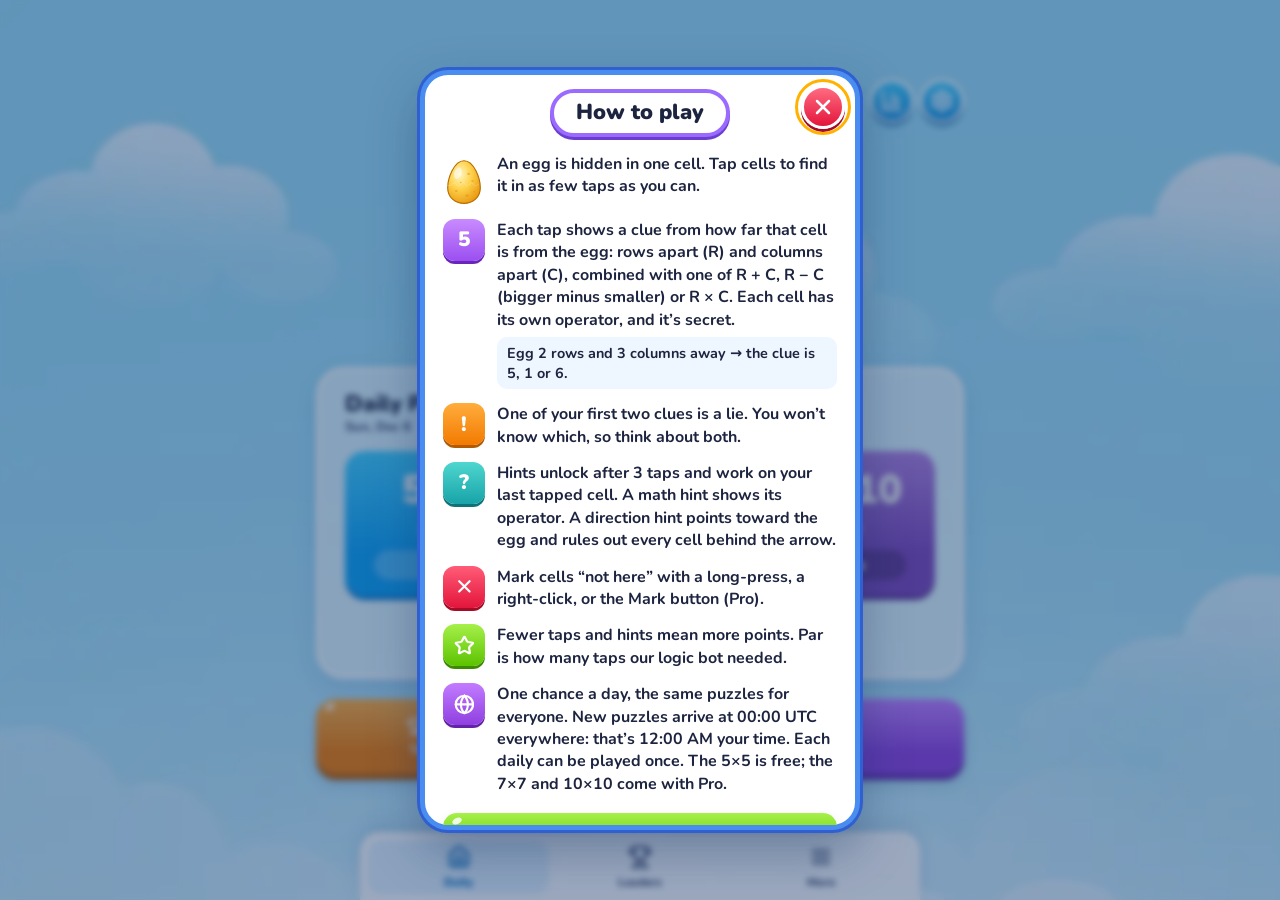
==== commit 7ab9a139: "Math Venxure version 1: daily puzzles with names, leaderboards and friends, Google sign-in, Creature" ====
--- a/index.html
+++ b/index.html
@@ -2,7 +2,7 @@
 <html lang="en">
   <head>
     <meta charset="UTF-8" />
-    <meta http-equiv="Content-Security-Policy" content="default-src 'self'; script-src 'self'; style-src 'self'; img-src 'self' data: blob:; font-src 'self'; connect-src 'self'; worker-src 'self' blob:; manifest-src 'self'; object-src 'none'; base-uri 'self'; form-action 'none'" />
+    <meta http-equiv="Content-Security-Policy" content="default-src 'self'; script-src 'self' https://accounts.google.com/gsi/client; style-src 'self' https://accounts.google.com/gsi/style; frame-src https://accounts.google.com/gsi/; img-src 'self' data: blob:; font-src 'self'; connect-src 'self' https://mathvenxure-api.mathvenxure.workers.dev https://accounts.google.com/gsi/; worker-src 'self' blob:; manifest-src 'self'; object-src 'none'; base-uri 'self'; form-action 'none'" />
     <meta name="viewport" content="width=device-width, initial-scale=1, viewport-fit=cover" />
     <meta name="theme-color" content="#8fd3f4" />
     <meta name="description" content="Find the hidden egg with math clues. A new daily logic puzzle every day in 5×5, 7×7 and 10×10." />
@@ -18,8 +18,8 @@
     <meta name="twitter:card" content="summary" />
     <link rel="icon" type="image/png" href="./favicon.png" />
     <link rel="apple-touch-icon" href="./apple-touch-icon.png" />
-    <script type="module" crossorigin src="./assets/index-DnTXtABp.js"></script>
-    <link rel="stylesheet" crossorigin href="./assets/index-Bd9d8PBS.css">
+    <script type="module" crossorigin src="./assets/index-Db6mQRIX.js"></script>
+    <link rel="stylesheet" crossorigin href="./assets/index-BiQXYJiY.css">
   <link rel="manifest" href="./manifest.webmanifest"></head>
   <body>
     <div id="root"></div>
--- a/assets/index-BiQXYJiY.css
+++ b/assets/index-BiQXYJiY.css
@@ -0,0 +1 @@
+@font-face{font-family:Nunito;font-style:normal;font-display:swap;font-weight:700;src:url(./nunito-latin-700-normal-Dort48En.woff2)format("woff2"),url(./nunito-latin-700-normal-OcDqTBcA.woff)format("woff")}@font-face{font-family:Nunito;font-style:normal;font-display:swap;font-weight:800;src:url(./nunito-latin-800-normal-Dz8SOQK_.woff2)format("woff2"),url(./nunito-latin-800-normal-D-J0wlBY.woff)format("woff")}@font-face{font-family:Nunito;font-style:normal;font-display:swap;font-weight:900;src:url(./nunito-latin-900-normal-BVB1fGs6.woff2)format("woff2"),url(./nunito-latin-900-normal-CVn49sIn.woff)format("woff")}:root{--ink:#1d2440;--ink-soft:#4b5578;--sky-top:#9addf7;--sky-bottom:#e8f5fd;--panel:#fff;--panel-edge:#4a8df0;--panel-edge-dark:#2f5fd0;--cream:#fff7e3;--cream-edge:#f7a51c;--warn:#e8590c;--good:#2b8a3e;--radius:18px;--font:"Nunito", ui-rounded, "Varela Round", system-ui, -apple-system, "Segoe UI", Roboto, sans-serif;--lightningcss-light:initial;--lightningcss-dark: ;color-scheme:light}*{box-sizing:border-box}html,body{height:100%;margin:0}body{font-family:var(--font);color:var(--ink);background:var(--sky-bottom);-webkit-tap-highlight-color:transparent;-webkit-text-size-adjust:100%;overscroll-behavior:none;font-weight:700}button{font:inherit;color:inherit}a{color:#1665c1}#root{min-height:100%}.app{background:url(./sky-CQF3un5n.webp) center top / cover no-repeat fixed, linear-gradient(180deg, var(--sky-top), var(--sky-bottom));min-height:100dvh}.btn{--c1:#3fd0ff;--c2:#0aa2f5;--c3:#0573c2;background:linear-gradient(180deg, var(--c1), var(--c2) 70%);min-height:44px;box-shadow:0 5px 0 var(--c3), 0 8px 14px #00285a2e, inset 0 -3px 0 #00000014;color:#fff;letter-spacing:.01em;text-shadow:0 2px #0000002e;cursor:pointer;-webkit-user-select:none;user-select:none;touch-action:manipulation;border:0;border-radius:14px;justify-content:center;align-items:center;gap:.4em;padding:.55em 1.1em .65em;font-size:1.05rem;font-weight:900;transition:transform 80ms,box-shadow 80ms,filter .12s;display:inline-flex;position:relative}.btn:before{content:"";pointer-events:none;background:#ffffffd9;border-radius:50%;width:10px;height:6px;position:absolute;top:5px;left:9px;transform:rotate(-25deg)}.btn:hover{filter:brightness(1.05)}.btn:active{box-shadow:0 1px 0 var(--c3), 0 3px 6px #00285a2e, inset 0 -2px 0 #00000014;transform:translateY(4px)}.btn:focus-visible,.icon-btn:focus-visible,.cell:focus-visible,.seg__opt:focus-within,.toggle:focus-within{outline-offset:3px;outline:3px solid #ffb300}.btn small{opacity:.92;font-size:.72em;font-weight:800;display:block}.btn--green{--c1:#a6f04a;--c2:#5cc300;--c3:#3c8a00}.btn--purple{--c1:#c27cff;--c2:#8f3fe0;--c3:#6223a8}.btn--orange{--c1:#ffad3d;--c2:#f27a00;--c3:#b35900}.btn--red{--c1:#ff5c78;--c2:#e3153b;--c3:#a30b27}.btn--blue{--c1:#3fd0ff;--c2:#0aa2f5;--c3:#0573c2}.btn--cyan{--c1:#4fe3ff;--c2:#13b9ea;--c3:#0a83ad}.btn--teal{--c1:#4fd6cf;--c2:#17a3a8;--c3:#0d7378}.btn--plain{--c1:#fff;--c2:#eef4fb;--c3:#b9c9de;color:var(--ink);text-shadow:none}.btn--big{flex-direction:column;gap:0;width:100%;min-height:56px;font-size:1.3rem}.btn--small{border-radius:12px;min-height:38px;padding:.35em .8em .45em;font-size:.95rem}.icon-btn{color:#fff;cursor:pointer;touch-action:manipulation;background:linear-gradient(#3fd0ff,#0a8fe0);border:3px solid #fff;border-radius:50%;place-items:center;width:42px;height:42px;font-size:1.3rem;font-weight:900;display:inline-grid;box-shadow:0 3px #0566a8}.icon-btn svg{width:22px;height:22px}.home{max-width:480px;min-height:100dvh;padding:max(16px, env(safe-area-inset-top)) 16px max(16px, env(safe-area-inset-bottom));flex-direction:column;align-items:center;gap:18px;margin:0 auto;display:flex}.home__logo{filter:drop-shadow(0 6px 10px #14508c2e);width:min(86vw,400px);height:auto;margin-top:4px}.home__daily{-webkit-backdrop-filter:blur(6px);backdrop-filter:blur(6px);background:#ffffff9e;border:4px solid #fff;border-radius:24px;width:100%;padding:14px 14px 18px;box-shadow:0 10px 24px #1e5aa026}.home__daily-head{justify-content:space-between;align-items:center;gap:8px;margin-bottom:12px;display:flex}.home__daily-head h2{margin:0;font-size:1.25rem;font-weight:900;line-height:1.15}.home__daily-head small{color:var(--ink-soft);font-size:.85rem;font-weight:800;display:block}.streak-chip{color:#fff;text-shadow:0 1px #0003;background:linear-gradient(#ffb347,#ff7a00);border-radius:999px;flex:none;padding:6px 12px;font-weight:900;box-shadow:0 3px #b35900}.home__daily-list{gap:14px;display:grid}.daily-btn{text-align:left;grid-template-columns:auto 1fr auto;justify-content:stretch;align-items:center;gap:12px;width:100%;min-height:60px;display:grid}.daily-btn__size{font-size:1.45rem}.daily-btn__level{opacity:.9;font-size:.95rem}.daily-btn__status{background:#ffffff40;border-radius:999px;padding:4px 10px;font-size:.95rem}.daily-btn--done{--c1:#a6f04a;--c2:#5cc300;--c3:#3c8a00}.home__menu{gap:16px;width:100%;display:grid}.home__row{grid-template-columns:repeat(3,1fr);gap:10px;display:grid}.home__row .btn{padding-inline:.4em;font-size:.98rem}.home__foot{text-align:center;color:var(--ink-soft);margin-top:auto;font-size:.85rem}.home__foot p{margin:8px 0 0}.play-link{color:var(--ink);background:#ffffffbf;border-radius:999px;padding:8px 14px;font-weight:800;text-decoration:none;display:inline-block}.game{max-width:640px;height:100dvh;padding:max(10px, env(safe-area-inset-top)) 12px max(10px, env(safe-area-inset-bottom));grid-template-rows:auto auto minmax(0,1fr) auto;grid-template-areas:"top""tools""board""info";gap:10px;margin:0 auto;display:grid}.topbar{grid-area:top;grid-template-columns:auto 1fr auto;align-items:center;gap:8px;display:grid}.topbar__title{text-align:center;min-width:0}.topbar__title h1{white-space:nowrap;margin:0;font-size:1.25rem;font-weight:900}.topbar__title p{color:var(--ink-soft);margin:0;font-size:.8rem;font-weight:800}.topbar__icons{gap:6px;display:flex}.toolbar{flex-wrap:wrap;grid-area:tools;justify-content:center;gap:8px 10px;display:flex}.toolbar .btn{white-space:nowrap;border-radius:12px;flex:0 auto;min-height:40px;padding:.35em .85em .45em;font-size:.95rem}@media (max-width:479px){.toolbar{flex-wrap:nowrap;gap:8px}.toolbar .btn{flex:1 1 0;min-width:0;padding-inline:.5em;font-size:.9rem}.wide-only{display:none}}.hint-btn__count{background:#00000029;border-radius:999px;padding:1px 7px;font-size:.85em}.hint-btn.is-off{filter:saturate(.35)brightness(1.08);opacity:.75}.mark-btn.is-on{box-shadow:0 0 0 6px #e3153b59, 0 5px 0 var(--c3);outline:3px solid #fff}.board-area{grid-area:board;place-items:center;min-height:0;display:grid;container-type:size}.paper{width:min(92vw,60vh);aspect-ratio:1;background:repeating-linear-gradient(#0000 0 calc(7.14286% - 1px),#d3e6f8 calc(7.14286% - 1px) 7.14286%),#fffefb;border-radius:20px;width:min(100cqw,100cqh);min-height:0;padding:3.2%;overflow:hidden;box-shadow:0 0 0 4px #fff,0 14px 30px #14468238}.paper--cross{box-shadow:0 0 0 4px #ff8aa0,0 14px 30px #a0143233}.infobar{border:4px solid var(--cream-edge);background:var(--cream);border-radius:18px;grid-area:info;grid-template-columns:auto 1fr;align-items:center;gap:8px 12px;padding:10px 12px;display:grid;box-shadow:0 6px 14px #8c500026}.infobar__stats{gap:6px;display:grid}.chip{color:#fff;text-align:center;white-space:nowrap;background:linear-gradient(#4fd6cf,#17a3a8);border-radius:10px;padding:4px 10px;font-size:.9rem;font-weight:900;box-shadow:0 3px #0d7378}.infobar__msg{color:#c2410c;text-align:center;justify-content:center;align-items:center;min-height:2.6em;margin:0;font-size:.98rem;font-weight:800;line-height:1.25;display:flex}.infobar__msg--good{color:var(--good)}.infobar__msg--warn{color:#d9480f}.infobar__actions{grid-column:1/-1;justify-content:center;gap:10px;display:flex}@media (min-width:860px) and (min-aspect-ratio:5/4),(max-height:520px) and (orientation:landscape){.game{grid-template:"board top""board tools""board info"minmax(0,1fr)/minmax(0,1fr) minmax(280px,340px);column-gap:20px;max-width:1100px}.topbar__title h1{font-size:1.1rem}.toolbar{flex-direction:column;align-self:end;align-items:stretch}.infobar{grid-template-columns:1fr;align-self:start}.infobar__stats{grid-template-columns:1fr 1fr}}@media (max-height:520px) and (orientation:landscape){.topbar__title p{display:none}.game{gap:6px}}@media (max-width:390px){.game{gap:8px;padding-inline:6px}.paper{border-radius:14px;padding:2%}.board.board--10{--gapx:calc(var(--cell) * .08)}.topbar__title h1{font-size:1.1rem}}.board{--cell:calc(100cqi / var(--n));--gapx:calc(var(--cell) * .12);grid-template-columns:repeat(var(--n), minmax(0, 1fr));grid-template-rows:repeat(var(--n), minmax(0, 1fr));gap:var(--gapx);aspect-ratio:1;touch-action:manipulation;-webkit-user-select:none;user-select:none;-webkit-touch-callout:none;width:100%;min-height:0;display:grid;container-type:inline-size}.game--5 .board,.game--10 .board{--c1:#c98bff;--c2:#9b4ff0;--c3:#6a26b8;--val:#fff}.game--7 .board{--c1:#ffe36b;--c2:#ffbe0b;--c3:#d68a00;--val:#7a3b00}.cell{background:linear-gradient(180deg, var(--c1), var(--c2) 72%);min-width:0;box-shadow:0 calc(var(--cell) * .06) 0 var(--c3), inset 0 calc(var(--cell) * -.04) 0 #00000014;cursor:pointer;-webkit-touch-callout:none;border:0;border-radius:22%;place-items:center;padding:0;transition:transform 90ms,filter .26s,opacity .26s,box-shadow 90ms;display:grid;position:relative}.cell:before{content:"";pointer-events:none;background:#ffffffd9;border-radius:50%;width:18%;height:11%;position:absolute;top:9%;left:12%;transform:rotate(-25deg)}.cell--hidden:active{filter:brightness(1.12)}.cell__coord{font-size:max(7px, calc(var(--cell) * .2));color:#ffffff9e;letter-spacing:-.02em;font-weight:800}.game--7 .cell__coord{color:#7a3b0061}.game--10 .cell__coord{font-size:max(7px, calc(var(--cell) * .19))}.cell--revealed{background:linear-gradient(180deg, var(--c2), var(--c1));box-shadow:inset 0 calc(var(--cell) * .06) calc(var(--cell) * .08) #00000038, 0 1px 0 #ffffffb3;cursor:default}.cell--revealed:before{display:none}.cell__val{color:var(--val);font-size:calc(var(--cell) * .46);text-shadow:0 2px #0003;align-items:baseline;gap:.06em;font-weight:900;line-height:1;animation:.24s cubic-bezier(.3,1.6,.5,1) pop;display:inline-flex}.game--7 .cell__val{text-shadow:0 1px #ffffff80}.cell__op{opacity:.95;font-size:.7em}.cell__tap{font-size:calc(var(--cell) * .2);color:var(--val);opacity:.75;font-weight:900;position:absolute;top:6%;right:10%}.cell__arrow{color:#ffef5a;filter:drop-shadow(0 1px #00000073);width:34%;height:34%;margin-left:-17%;animation:.28s ease-out both arrow-in;position:absolute;top:4%;left:50%}.game--7 .cell__arrow{color:#d9480f;filter:drop-shadow(0 1px #fff9)}.cell--has-arrow .cell__val{font-size:calc(var(--cell) * .38);margin-top:22%}.cell--locked{filter:saturate(.25)brightness(1.12);opacity:.5;box-shadow:0 0 0 calc(var(--cell) * .04) #ff6b81 inset, 0 calc(var(--cell) * .03) 0 var(--c3);cursor:not-allowed}.cell--locked .cell__coord{opacity:.6}.cell__x{color:#ff2d55;filter:drop-shadow(0 2px #fff)drop-shadow(0 -1px #fff);width:62%;height:62%;animation:.14s ease-out both x-in;position:absolute}.cell--selected{z-index:2;box-shadow:0 0 0 calc(var(--cell) * .07) #fff, 0 0 0 calc(var(--cell) * .12) #ff9f1a, 0 calc(var(--cell) * .1) calc(var(--cell) * .2) #00000040;transform:scale(1.08)}.cell--selected .cell__coord{color:#fff}.game--7 .cell--selected .cell__coord{color:#7a3b00}.cell--egg{z-index:3;box-shadow:none;background:radial-gradient(circle,#fff8d6 0 45%,#ffe9a6 70%,#0000 71%);overflow:visible}.cell--egg:before{display:none}.cell__egg{width:92%;height:92%;overflow:visible}.cell--lie{outline:calc(var(--cell) * .05) dashed #ff2d55;outline-offset:calc(var(--cell) * .03)}.cell__lie-tag{color:#fff;font-size:calc(var(--cell) * .2);white-space:nowrap;background:#ff2d55;border-radius:6px;padding:0 .4em;font-weight:900;line-height:1.4;position:absolute;top:-18%;left:50%;transform:translate(-50%)}.cell--shake-a{animation:.32s shake-a}.cell--shake-b{animation:.32s shake-b}.egg__top,.egg__chick{transform-box:view-box;transform-origin:50% 66%}.egg--cracked{transform-origin:50% 90%;animation:.75s ease-in-out wobble}.egg__crack{stroke-dasharray:1;stroke-dashoffset:1px;animation:.6s ease-out .12s forwards crack}.egg--hatched .egg__top{animation:.7s cubic-bezier(.2,.9,.3,1) forwards lid-off}.egg--hatched .egg__chick{animation:.52s cubic-bezier(.3,1.6,.5,1) .12s both chick-up}.modal-backdrop{z-index:50;-webkit-backdrop-filter:blur(3px);backdrop-filter:blur(3px);background:#1432646b;place-items:center;padding:16px;animation:.16s ease-out fade-in;display:grid;position:fixed;inset:0}.modal{border:5px solid var(--panel-edge);background:var(--panel);width:min(100%,440px);max-height:min(92dvh,760px);box-shadow:0 0 0 3px var(--panel-edge-dark), 0 20px 50px #0a285a59;border-radius:28px;flex-direction:column;animation:.22s cubic-bezier(.3,1.4,.5,1) modal-in;display:flex;position:relative}.modal__head{justify-content:center;align-items:center;padding:14px 54px 6px;display:flex}.modal__title{background:#fff;border:4px solid #9b6bff;border-radius:999px;margin:0;padding:4px 22px 6px;font-size:1.35rem;font-weight:900;box-shadow:0 3px #6a3fd0}.modal__close{background:linear-gradient(#ff6b81,#e3153b);position:absolute;top:10px;right:10px;box-shadow:0 3px #a30b27}.modal__body{overscroll-behavior:contain;padding:10px 18px 20px;overflow-y:auto}.muted{color:var(--ink-soft);font-weight:700}.small{font-size:.85rem}.small-h{margin:16px 0 8px;font-size:1rem;font-weight:900}.stack{gap:14px;margin-top:14px;display:grid}.seg{border:0;gap:8px;margin:0 0 12px;padding:0;display:flex}.seg legend{margin-bottom:6px;padding:0;font-weight:900}fieldset.seg{flex-wrap:wrap}fieldset.seg legend{width:100%}.seg__opt{cursor:pointer;background:#f4f9ff;border:3px solid #cfe0f5;border-radius:12px;flex:1;place-items:center;min-height:42px;padding:6px 8px;font-weight:900;display:grid}.seg__opt input{opacity:0;pointer-events:none;position:absolute}.seg__opt.is-on{color:#fff;text-shadow:0 1px #0003;background:linear-gradient(#3fd0ff,#0aa2f5);border-color:#0a8fe0}.toggles{margin:0;padding:0;list-style:none}.toggles li+li{border-top:2px dashed #e3ecf7}.toggle{cursor:pointer;grid-template-columns:1fr auto;align-items:center;gap:12px;padding:12px 2px;display:grid}.toggle small{color:var(--ink-soft);font-size:.8rem;font-weight:700;display:block}.toggle input{opacity:0;pointer-events:none;position:absolute}.toggle__ui{background:#607089;border-radius:999px;width:58px;height:32px;transition:background .16s;position:relative;box-shadow:inset 0 2px 4px #00000040}.toggle__ui:after{content:"";background:#fff;border-radius:50%;width:26px;height:26px;transition:transform .16s;position:absolute;top:3px;left:3px;box-shadow:0 2px 3px #0000004d}.toggle input:checked+.toggle__ui{background:#35c46a}.toggle input:checked+.toggle__ui:after{transform:translate(26px)}.stat-tiles{grid-template-columns:repeat(3,1fr);gap:10px;margin-bottom:14px;display:grid}.stat-tiles div{background:#fff3df;border:3px solid #ffd59a;border-radius:14px;justify-items:center;padding:10px 4px;display:grid}.stat-tiles b{font-size:1.7rem;font-weight:900;line-height:1.1}.stat-tiles span{color:var(--ink-soft);font-size:.8rem}.stat-table{margin:4px 0 0}.stat-table div{border-bottom:2px dashed #e3ecf7;justify-content:space-between;padding:7px 2px;display:flex}.stat-table dt{color:#1665c1;font-weight:800}.stat-table dd{margin:0;font-weight:900}.tap-chart{gap:4px;display:grid}.tap-chart__row{grid-template-columns:2.2em 1fr;align-items:center;gap:6px;display:grid}.tap-chart__k{text-align:right;font-weight:900}.tap-chart__bar{color:#fff;text-align:right;background:linear-gradient(90deg,#17a3a8,#4fd6cf);border-radius:6px;padding:1px 8px;font-size:.85rem;font-weight:900}.result__hero{grid-template-columns:96px 1fr;align-items:center;gap:14px;display:grid}.result__egg{width:96px;height:120px;overflow:visible}.result__headline{margin:0;font-size:1.15rem;font-weight:900}.result__score{color:var(--ink-soft);margin:0;font-size:1.1rem}.result__score-num{color:#f27a00;font-variant-numeric:tabular-nums;text-shadow:0 2px #00000014;font-size:2.6rem;font-weight:900}.result__sub{color:var(--ink-soft);margin:2px 0 0;font-size:.85rem}.result__lie{background:#fff0f3;border:3px dashed #ff8aa0;border-radius:14px;margin:14px 0 0;padding:10px 12px;font-size:.92rem;font-weight:700;line-height:1.35}.result__streak{background:#fff3df;border-radius:12px;flex-wrap:wrap;justify-content:space-between;gap:6px;margin-top:12px;padding:8px 12px;font-weight:900;display:flex}.result__actions{gap:14px;margin-top:16px;display:grid}.result__row{grid-template-columns:1fr 1fr;gap:10px;display:grid}.result__id{text-align:center;color:var(--ink-soft);margin:14px 0 0;font-size:.8rem}.toast{background:var(--ink);color:#fff;white-space:nowrap;opacity:0;pointer-events:none;border-radius:999px;padding:8px 16px;font-weight:800;transition:opacity .16s,transform .16s;position:absolute;bottom:18px;left:50%;transform:translate(-50%,10px)}.toast--show{opacity:1;transform:translate(-50%)}.help__steps{gap:14px;margin:0 0 18px;padding:0;font-weight:700;line-height:1.4;list-style:none;display:grid}.help__steps li{grid-template-columns:42px 1fr;align-items:start;gap:12px;display:grid}.help__egg{width:42px;height:52px}.help__badge{color:#fff;background:linear-gradient(#c98bff,#9b4ff0);border-radius:12px;place-items:center;width:42px;height:42px;font-size:1.3rem;font-weight:900;display:grid;box-shadow:0 3px #6a26b8}.help__badge--warn{background:linear-gradient(#ffad3d,#f27a00);box-shadow:0 3px #b35900}.help__badge--teal{background:linear-gradient(#4fd6cf,#17a3a8);box-shadow:0 3px #0d7378}.help__badge--red{background:linear-gradient(#ff5c78,#e3153b);box-shadow:0 3px #a30b27}.help__badge--green{background:linear-gradient(#a6f04a,#5cc300);box-shadow:0 3px #3c8a00}.help__example{background:#eef6ff;border-radius:10px;margin-top:6px;padding:6px 10px;font-size:.9rem}.update-banner{left:50%;bottom:max(14px, env(safe-area-inset-bottom));z-index:40;background:var(--ink);color:#fff;border:3px solid #fff;border-radius:18px;align-items:center;gap:10px;width:max-content;max-width:calc(100% - 24px);padding:8px 10px 8px 16px;font-weight:800;display:flex;position:fixed;transform:translate(-50%);box-shadow:0 10px 24px #00000040}@keyframes pop{0%{opacity:0;transform:scale(.5)}60%{opacity:1;transform:scale(1.15)}to{transform:scale(1)}}@keyframes x-in{0%{opacity:0;transform:scale(.3)rotate(-30deg)}}@keyframes arrow-in{0%{opacity:0;transform:scale(.4)}}@keyframes shake-a{0%,to{translate:0}20%{translate:-6px}40%{translate:5px}60%{translate:-4px}80%{translate:2px}}@keyframes shake-b{0%,to{translate:0}20%{translate:-6px}40%{translate:5px}60%{translate:-4px}80%{translate:2px}}@keyframes wobble{0%,to{transform:rotate(0)}15%{transform:rotate(-9deg)}30%{transform:rotate(8deg)}45%{transform:rotate(-7deg)}60%{transform:rotate(5deg)}75%{transform:rotate(-3deg)}}@keyframes crack{to{stroke-dashoffset:0}}@keyframes lid-off{0%{transform:none}35%{transform:translate(-2px,-16px)rotate(-14deg)}to{opacity:0;transform:translate(-14px,-30px)rotate(-38deg)}}@keyframes chick-up{0%{opacity:0;transform:translateY(18px)scale(.6)}}@keyframes fade-in{0%{opacity:0}}@keyframes modal-in{0%{opacity:0;transform:translateY(16px)scale(.96)}}.reduce-motion *,.reduce-motion :before,.reduce-motion :after{transition-duration:1ms!important;animation-duration:1ms!important;animation-delay:0s!important}.infobar{grid-template-columns:1fr}.infobar__stats,.infobar .infobar__stats{flex-wrap:wrap;justify-content:center;gap:6px 8px;display:flex}.chip--stars{letter-spacing:.08em;background:linear-gradient(#ffd34d,#f2a100);box-shadow:0 3px #b36b00}.chip--par{background:linear-gradient(#c27cff,#8f3fe0);box-shadow:0 3px #6223a8}.chip--hop{background:linear-gradient(#ffad3d,#f27a00);box-shadow:0 3px #b35900}.chip--warn{background:linear-gradient(#ff5c78,#e3153b);box-shadow:0 3px #a30b27}.rival-bar{pointer-events:none;z-index:2;background:#fff3df;border:3px solid #ffd59a;border-radius:999px;grid-area:tools;place-self:end center;margin:0;padding:4px 12px;font-size:.9rem;font-weight:800;transform:translateY(70%)}.cell--rock{--c1:#c9cfd8;--c2:#a8b0bd;--c3:#7c8695;cursor:not-allowed;box-shadow:inset 0 0 0 calc(var(--cell) * .03) #b4bcc8;background:repeating-linear-gradient(135deg,#d9dee6 0 6%,#cdd3dc 6% 12%)}.cell--rock:before{display:none}.cell__rock{width:76%;height:76%}.cell__rock path:first-child{fill:#8b95a5;stroke:#5d6676;stroke-width:1.4px}.cell__rock-shine{stroke:#c9d0da;stroke-width:1.6px;stroke-linecap:round}.cell--ghost-egg{filter:none;opacity:1}.cell__egg--ghost{opacity:.75;width:82%;height:82%;animation:1.4s ease-in-out infinite alternate ghost}@keyframes ghost{to{opacity:.35;transform:translateY(-4%)}}.btn--pink{--c1:#ff9ccf;--c2:#f25aa6;--c3:#b5307a}.home__row--2{grid-template-columns:1fr 1fr}.home__row--2 .btn{flex-direction:column;gap:0;min-height:56px}.home__note{text-align:center;background:#fff3df;border:3px solid #ffd59a;border-radius:16px;width:100%;margin:0;padding:10px 14px;font-weight:800}.streak-chip__freeze{font-size:.9em}.special-btn{text-align:left;grid-template-columns:auto 1fr auto;align-items:center;gap:10px;width:100%;min-height:56px;margin-top:14px;display:grid}.special-btn__title{font-size:1.1rem}.special-btn__twist{opacity:.9;font-size:.9rem}.adventure-btn small{font-size:.7em}.event-banner{width:100%;color:var(--ink);font:inherit;text-align:left;cursor:pointer;background:linear-gradient(135deg,#ffe08a,#ffb347);border:4px solid #fff;border-radius:20px;align-items:center;gap:12px;padding:10px 14px;display:flex;box-shadow:0 8px 18px #783c0033}.event-banner b{font-size:1.1rem;display:block}.event-banner small{color:var(--ink-soft);font-size:.85rem;font-weight:700;display:block}.event-banner--halloween{background:linear-gradient(135deg,#ffb35c,#ff7a1a)}.event-banner--winter{background:linear-gradient(135deg,#e3f4ff,#a9dcff)}.event-banner--easter{background:linear-gradient(135deg,#ffe1f3,#d9f7c9)}.event-banner--summer{background:linear-gradient(135deg,#b5f1ff,#ffe68a)}:root[data-event=halloween]{--sky-top:#ffc58a;--sky-bottom:#fff1e0}:root[data-event=winter]{--sky-top:#bfe6ff;--sky-bottom:#f4fbff}:root[data-event=easter]{--sky-top:#c6f0d0;--sky-bottom:#fff3fa}.screen{max-width:560px;min-height:100dvh;padding:max(12px, env(safe-area-inset-top)) 16px max(20px, env(safe-area-inset-bottom));flex-direction:column;gap:14px;margin:0 auto;display:flex}.screen__bar{grid-template-columns:auto 1fr auto;align-items:center;gap:10px;display:grid}.screen__bar h1{text-align:center;margin:0;font-size:1.35rem;font-weight:900}.screen__meta{color:#fff;text-shadow:0 1px #0003;white-space:nowrap;background:linear-gradient(#ffd34d,#f2a100);border-radius:999px;padding:5px 12px;font-weight:900;box-shadow:0 3px #b36b00}.screen__foot{text-align:center;margin:4px 0 0}.worlds{gap:12px;margin:0;padding:0;list-style:none;display:grid}.world{background:#ffffffb3;border:4px solid #fff;border-radius:22px;overflow:hidden;box-shadow:0 8px 18px #1e5aa026}.world__head{width:100%;color:var(--ink);font:inherit;text-align:left;cursor:pointer;background:0 0;border:0;grid-template-columns:auto 1fr auto;align-items:center;gap:12px;padding:10px 12px;display:grid}.world__head:disabled{cursor:default}.world__num{color:#7a3b00;background:radial-gradient(circle at 38% 32%,#fff6c4,#ffd34d 45%,#e8960f);border:3px solid #b86e00;border-radius:50%/58% 58% 42% 42%;place-items:center;width:42px;height:50px;font-size:1.1rem;font-weight:900;display:grid}.world__name b{font-size:1.15rem;display:block}.world__name small{color:var(--ink-soft);font-size:.85rem;font-weight:700;display:block}.world__stars{color:#b36b00;white-space:nowrap;font-weight:900}.world.is-locked{opacity:.6}.world.is-locked .world__num{filter:grayscale()}.world__levels{background:radial-gradient(circle at 20% 30%,#8cc85a2e,#0000 40%),radial-gradient(circle at 80% 70%,#5aaae626,#0000 40%);grid-template-columns:repeat(5,1fr);gap:14px 10px;padding:8px 14px 18px;display:grid}.lvl{color:var(--ink);font:inherit;cursor:pointer;background:0 0;border:0;justify-items:center;gap:2px;padding:0;display:grid;position:relative}.lvl__n{color:#fff;text-shadow:0 1px #0003;background:linear-gradient(#3fd0ff,#0aa2f5 70%);border-radius:50%;place-items:center;width:48px;height:48px;font-size:1.15rem;font-weight:900;display:grid;box-shadow:0 4px #0573c2}.lvl.is-done .lvl__n{background:linear-gradient(#a6f04a,#5cc300 70%);box-shadow:0 4px #3c8a00}.lvl--boss .lvl__n{background:linear-gradient(#c27cff,#8f3fe0 70%);width:54px;height:54px;box-shadow:0 4px #6223a8}.lvl.is-next .lvl__n{outline-offset:3px;outline:4px solid #ffb300;animation:1.2s ease-in-out 6 alternate pulse}@keyframes pulse{to{transform:scale(1.07)}}.lvl.is-locked{cursor:not-allowed}.lvl.is-locked .lvl__n{filter:grayscale();opacity:.45}.lvl__stars{color:#f2a100;letter-spacing:.04em;white-space:nowrap;min-height:1.1em;font-size:.8rem}.lvl:focus-visible .lvl__n{outline-offset:3px;outline:3px solid #ffb300}.book__art,.result__creature svg,.creature-card__art svg,.lvl__prize,.result__mini{display:block}.book__chapter h2{margin:4px 0 8px;font-size:1.1rem;font-weight:900}.book__grid{grid-template-columns:repeat(auto-fill,minmax(92px,1fr));gap:10px;display:grid}.book__tile{color:var(--ink);font:inherit;cursor:pointer;background:#ffffffbf;border:3px solid #fff;border-radius:18px;justify-items:center;gap:2px;padding:8px 4px 6px;display:grid;position:relative;box-shadow:0 4px 10px #1e5aa01f}.book__tile.rarity-rare{border-color:#c9a6ff}.book__tile.rarity-legendary{border-color:#ffd34d}.book__art{width:72px;height:72px}.book__tile.is-missing .book__art,.creature-card__art.is-missing svg,.lvl__prize.is-missing{filter:brightness(0)opacity(.18)}.book__name{text-align:center;font-size:.8rem;font-weight:900;line-height:1.1}.book__count{color:var(--ink-soft);font-size:.75rem;font-weight:900;position:absolute;top:4px;right:6px}.book__badge{font-size:.85rem;position:absolute;top:2px;left:4px}.creature-card__art svg{width:min(60vw,220px);height:min(60vw,220px);margin:0 auto}.creature-card__blurb{text-align:center;margin:8px 0;font-weight:800}.rarity{text-transform:uppercase;letter-spacing:.05em;vertical-align:middle;background:#e8f5fd;border-radius:999px;margin-left:6px;padding:0 8px;font-size:.75rem;font-weight:900;display:inline-block}.rarity--rare{color:#6223a8;background:#efe2ff}.rarity--legendary{color:#8a5300;background:#fff1c2}.event__blurb,.event__empty{text-align:center;background:#ffffffb3;border-radius:16px;margin:0;padding:10px 14px;font-weight:800}.event__levels{background:#fff9;border:4px solid #fff;border-radius:22px;grid-template-columns:repeat(4,1fr);gap:16px 10px;margin:0;padding:16px 10px;list-style:none;display:grid}.lvl__prize{width:30px;height:30px;position:absolute;top:-10px;right:-6px}.event__note{text-align:center}.result__creature{position:relative}.result__creature svg{width:96px;height:96px}.result__creature.is-new svg{animation:.6s cubic-bezier(.3,1.6,.5,1) both hatch-pop}@keyframes hatch-pop{0%{opacity:0;transform:scale(.3)translateY(20px)}}.result__new{color:#fff;background:#ff2d55;border-radius:999px;padding:1px 8px;font-size:.75rem;font-weight:900;position:absolute;top:-6px;right:-8px;transform:rotate(10deg)}.result__stars{letter-spacing:.05em;color:#d8dee8;margin:0;font-size:2rem;line-height:1.1}.result__stars .on{color:#ffb300;text-shadow:0 2px #b36b00}.result__vs{background:#e8f5fd;border-radius:12px;flex-wrap:wrap;justify-content:space-between;gap:6px;margin-top:12px;padding:8px 12px;font-weight:800;display:flex}.result__vs--win{background:#e7f9d8}.result__hatch{background:#fdf3ff;border:3px solid #e4c6ff;border-radius:12px;margin-top:12px;padding:8px 12px;font-weight:800}.result__hatch p{flex-wrap:wrap;align-items:center;gap:4px;margin:2px 0;display:flex}.result__mini{width:36px;height:36px}.result__milestone{background:linear-gradient(90deg,#fff1c2,#ffe0c2);border-radius:12px;margin-top:12px;padding:8px 12px;font-weight:800}.result__challenge{gap:4px;display:grid}.result__challenge label{color:var(--ink-soft);font-size:.85rem;font-weight:800}.result__challenge>div{grid-template-columns:minmax(0,1fr) auto;gap:8px;display:grid}.result__challenge input,.field input,.field select{min-width:0;min-height:44px;font:inherit;color:var(--ink);background:#fff;border:3px solid #cfe0f2;border-radius:12px;padding:0 12px;font-weight:800}.result--fail .result__lie{background:#fff3df;border-color:#ffd59a}.rule-card__body{grid-template-columns:64px 1fr;align-items:start;gap:12px;display:grid}.rule-card__egg{width:64px;height:80px}.rule-card__body ul{gap:6px;margin:0;padding-left:1.1em;font-weight:800;display:grid}.rule-card__rules{text-align:center;background:#e8f5fd;border-radius:10px;margin:12px 0;padding:6px 10px;font-weight:900}.field{gap:6px;margin-bottom:12px;font-weight:800;display:grid}.field small{color:var(--ink-soft);font-size:.8rem;font-weight:700;display:block}.stat-tiles--4{grid-template-columns:repeat(4,1fr)}.stat-tiles--4 b{font-size:1.4rem}.help__badge--purple{background:linear-gradient(#c27cff,#8f3fe0);box-shadow:0 3px #6223a8}.cal{margin:8px 0 14px}.cal__head{grid-template-columns:auto 1fr auto;align-items:center;gap:8px;display:grid}.cal__head h3{text-align:center;margin:0;font-size:1rem}.cal__head .icon-btn{width:34px;height:34px;font-size:1.1rem}.cal__head .icon-btn:disabled{opacity:.35}.cal__grid{grid-template-columns:repeat(7,1fr);gap:4px;margin-top:8px;display:grid}.cal__dow{color:var(--ink-soft);text-align:center;font-size:.75rem;font-weight:900}.cal__day{background:#f3f7fc;border-radius:10px;justify-items:center;gap:1px;padding:4px 0 3px;font-size:.8rem;display:grid}.cal__day b{font-weight:900}.cal__day.is-solved{background:#e7f9d8}.cal__day.is-frozen{background:#e3f4ff}.cal__day.is-today{box-shadow:inset 0 0 0 2px #ffb300}.cal__day.is-future{opacity:.4}.cal__marks{gap:2px;min-height:9px;font-size:.6rem;line-height:1;display:flex}.cal__dot{border-radius:50%;width:7px;height:7px;display:inline-block}.cal__dot--5{background:#5cc300}.cal__dot--7{background:#0aa2f5}.cal__dot--10{background:#8f3fe0}.cal__key{margin:6px 0 0}.result__beat{text-align:center;background:#e7f9d8;border-radius:12px;margin-top:12px;padding:8px 12px;font-weight:800}.link-btn{color:#1665c1;font:inherit;cursor:pointer;background:0 0;border:0;padding:0;font-weight:800;text-decoration:underline}.league{background:#f3f7fc;border-radius:14px;margin:10px 0;padding:10px 12px}.league h3{margin:0 0 6px;font-size:1rem}.league__code{letter-spacing:.1em;background:#fff;border-radius:8px;margin-left:6px;padding:1px 8px;font-family:ui-monospace,monospace}.league__rows{margin:0;padding-left:1.4em}.league__rows li{grid-template-columns:1fr auto auto;gap:8px;padding:3px 0;display:grid}.league__rows li.is-me{font-weight:900}.league__form{gap:4px;margin-top:10px;font-weight:800;display:grid}.league__form>div{grid-template-columns:minmax(0,1fr) auto;gap:8px;display:grid}.league__form input{min-width:0;min-height:40px;font:inherit;border:3px solid #cfe0f2;border-radius:12px;padding:0 12px}.league__msg{text-align:center;margin:10px 0 0;font-weight:800}.home__wallet{justify-content:center;gap:10px;margin-top:-6px;display:flex}.dust-chip{color:#fff;font:inherit;text-shadow:0 1px #0003;cursor:pointer;background:linear-gradient(#c27cff,#8f3fe0);border:0;border-radius:999px;padding:5px 14px;font-weight:900;box-shadow:0 3px #6223a8}.rank-chip{color:var(--ink);background:#fffc;border-radius:999px;padding:5px 14px;font-weight:900}.quests{background:#ffffff9e;border:4px solid #fff;border-radius:22px;width:100%;padding:12px 14px;box-shadow:0 8px 18px #1e5aa01f}.quests h2{margin:0 0 6px;font-size:1.05rem;font-weight:900}.quests h2 small{color:var(--ink-soft);font-size:.78rem;display:block}.quests ul{gap:4px;margin:0;padding:0;list-style:none;display:grid}.quests li{grid-template-columns:auto 1fr auto;align-items:center;gap:8px;font-weight:800;display:grid}.quests li.is-done span:nth-child(2){opacity:.6;text-decoration:line-through}.quests li small{color:var(--ink-soft);font-weight:900}.home__row--2 .btn--teal,.home__row--2 .btn--blue{min-height:56px}.infobar__powers{justify-content:center;gap:8px;display:flex}.power{min-height:40px;font:inherit;cursor:pointer;background:linear-gradient(#f6e7ff,#e3c6ff);border:3px solid #fff;border-radius:14px;align-items:center;gap:4px;padding:2px 10px;font-size:1.1rem;display:inline-flex;box-shadow:0 3px #b48ae8}.power b{color:#6223a8;font-size:.85rem}.power.is-off{filter:grayscale(.8);opacity:.55}.chip--magic{background:linear-gradient(#e3b8ff,#9b5cf0);box-shadow:0 3px #6223a8}.cell--radar{box-shadow:0 0 0 calc(var(--cell) * .05) #ffe36b, 0 calc(var(--cell) * .06) 0 var(--c3)}.cell--radar-off{opacity:.45;filter:saturate(.4)}.cell--true{outline:calc(var(--cell) * .04) solid #5cc300;outline-offset:calc(var(--cell) * .02)}.cell__true-tag{color:#fff;font-size:calc(var(--cell) * .22);background:#5cc300;border-radius:6px;padding:0 .3em;font-weight:900;position:absolute;top:-16%;right:-10%}.lvl--magic .lvl__n{background:linear-gradient(#e3b8ff,#9b5cf0 70%);box-shadow:0 4px #6223a8}.lvl--magic.is-done .lvl__n{background:linear-gradient(#f3dcff,#c27cff 70%)}.lvl__magic{font-size:1rem;position:absolute;top:-6px;right:2px}.result__dust{background:linear-gradient(90deg,#f6e7ff,#fff1c2);border-radius:12px;margin-top:12px;padding:8px 12px;font-weight:800}.result__dust p{margin:2px 0 0}.result__rate{flex-wrap:wrap;justify-content:center;align-items:center;gap:6px;margin-top:12px;font-weight:800;display:flex}.rate-btn{font:inherit;cursor:pointer;background:#fff;border:3px solid #cfe0f2;border-radius:999px;padding:4px 10px;font-size:.85rem;font-weight:800}.rate-btn.is-on{background:#e7f9d8;border-color:#5cc300}.shop__rank{text-align:center;color:var(--ink-soft);margin:0;font-weight:800}.shop__rank b{color:var(--ink)}.shop__list{grid-template-columns:repeat(auto-fill,minmax(140px,1fr));gap:12px;margin:0;padding:0;list-style:none;display:grid}.shop__list--powers{grid-template-columns:1fr}.shop__item{text-align:center;background:#ffffffbf;border:4px solid #fff;border-radius:20px;justify-items:center;gap:6px;padding:10px;display:grid;box-shadow:0 6px 14px #1e5aa01f}.shop__item.is-on{border-color:#5cc300}.shop__item--power{text-align:left;grid-template-columns:auto 1fr auto;place-items:center start}.shop__icon{font-size:2rem}.shop__text small{color:var(--ink-soft);font-weight:700;display:block}.shop__egg{width:64px;height:80px}.shop__swatch{border:3px solid #fff;border-radius:18px;width:72px;height:72px;box-shadow:0 4px 10px #00000026}.shop__state{color:var(--ink-soft);font-size:.85rem;font-weight:900}.shop__msg{text-align:center;min-height:1.4em;margin:0;font-weight:800}.btn:disabled{filter:grayscale(.7);opacity:.6;cursor:not-allowed}.archive__note{text-align:center;margin:0}.archive__days{gap:8px;margin:0;padding:0;list-style:none;display:grid}.archive__day{background:#ffffffb3;border-radius:16px;grid-template-columns:minmax(0,1fr) repeat(3,minmax(0,76px));align-items:center;gap:8px;padding:8px 10px;display:grid}.archive__date b{display:block}.archive__date small{color:var(--ink-soft);font-weight:700}.archive__btn{color:#fff;font:inherit;cursor:pointer;background:linear-gradient(#3fd0ff,#0aa2f5);border:0;border-radius:12px;justify-items:center;padding:6px 2px;font-weight:900;display:grid;box-shadow:0 3px #0573c2}.archive__btn small{font-size:.7rem}.archive__btn.is-late{background:linear-gradient(#c27cff,#8f3fe0);box-shadow:0 3px #6223a8}.archive__btn.is-ontime{cursor:default;opacity:.85;background:linear-gradient(#a6f04a,#5cc300);box-shadow:0 3px #3c8a00}.backup{background:#f3f7fc;border-radius:14px;margin:14px 0;padding:10px 12px}.backup h3{margin:0 0 4px;font-size:1rem}.backup__row{margin:6px 0 10px}.backup textarea{width:100%;min-height:56px;font:inherit;resize:vertical;border:3px solid #cfe0f2;border-radius:12px;padding:8px;font-size:.8rem}.backup__msg{margin:8px 0 0;font-weight:800}.game.theme-meadow .board{--c1:#b8f06a;--c2:#6cc61a;--c3:#3c8a00;--val:#fff}.game.theme-ocean .board{--c1:#6fe0ff;--c2:#1a9be0;--c3:#0b5f9c;--val:#fff}.game.theme-sunset .board{--c1:#ffbf7a;--c2:#ff6f61;--c3:#c2413a;--val:#fff}.game.theme-night .board{--c1:#7d82e6;--c2:#3a3d9e;--c3:#1f2266;--val:#fff}.game.theme-gold .board{--c1:#fff1b8;--c2:#f2b700;--c3:#a87400;--val:#5a3a00}.game.theme-night .paper{background:radial-gradient(circle at 20% 15%,#ffffff80 0 1px,#0000 2px),radial-gradient(circle at 70% 40%,#fff6 0 1px,#0000 2px),radial-gradient(circle at 40% 80%,#fff6 0 1px,#0000 2px),#1b1f45}.game[class*=theme-]:not(.theme-candy) .cell__coord{color:#ffffff9e}.game.theme-gold .cell__coord{color:#5a3a0073}.game[class*=theme-]:not(.theme-candy) .cell__val{text-shadow:0 2px #0003}.app{background:var(--sky-bottom);position:relative}.app:before{content:"";z-index:0;background:url(./sky-CQF3un5n.webp) center top / cover no-repeat, linear-gradient(180deg, var(--sky-top), var(--sky-bottom));pointer-events:none;will-change:transform;position:fixed;inset:0}.app>*{z-index:1;position:relative}.app>.tabbar{z-index:5;position:fixed}.app>.update-banner{z-index:40;position:fixed}.app:not(.app--game)>.update-banner{bottom:calc(76px + env(safe-area-inset-bottom))}html.has-modal,html.has-modal body{overflow:hidden}.tabbar{max-width:560px;padding:6px 8px calc(6px + env(safe-area-inset-bottom));background:#fffffff0;border-top:3px solid #fff;border-radius:20px 20px 0 0;grid-template-columns:repeat(5,1fr);margin:0 auto;display:grid;bottom:0;left:0;right:0;box-shadow:0 -6px 18px #14468226}.tabbar__tab{min-height:48px;color:var(--ink-soft);font:inherit;cursor:pointer;background:0 0;border:0;border-radius:14px;justify-items:center;gap:1px;padding:4px 0;display:grid;position:relative}.tabbar__icon{font-size:1.35rem;line-height:1.2}.tabbar__label{font-size:.72rem;font-weight:900}.tabbar__tab.is-on{color:#0a6fc0;background:#e3f3ff}.tabbar__tab:focus-visible{outline:3px solid #ffb300}.tabbar__badge{color:#fff;background:#ff2d55;border-radius:999px;min-width:18px;padding:0 4px;font-size:.7rem;font-weight:900;position:absolute;top:2px;right:18%}.home{max-width:520px;min-height:0;padding-top:calc(8px + env(safe-area-inset-top));gap:10px}.home__top{grid-template-columns:auto 1fr auto;align-items:center;gap:8px;width:100%;display:grid}.home .home__logo{filter:drop-shadow(0 3px 6px #14508c2e);width:clamp(120px,34vw,170px);margin:0}.home__chips{white-space:nowrap;justify-content:center;gap:6px;display:flex}.home .home__daily-head{justify-content:space-between;align-items:center;gap:8px;margin-bottom:8px;display:flex}.home .home__daily-head h2{margin:0}.home .streak-chip{white-space:nowrap;padding:3px 10px;font-size:.9rem}.home__icons{gap:6px;display:flex}.icon-btn--small{width:44px;height:44px;font-size:1.05rem}.icon-btn--small svg{width:20px;height:20px}.home .event-banner{border-width:3px;border-radius:16px;padding:6px 12px}.event-banner__icon{font-size:1.5rem}.event-banner>span:nth-child(2){flex:1;min-width:0}.event-banner b{font-size:1rem}.event-banner__go{font-size:1.6rem;font-weight:900}.home .home__daily{border-width:3px;border-radius:20px;padding:10px 12px 12px}.home__daily h2{margin:0 0 8px;font-size:1.05rem;font-weight:900}.home__daily h2 small{color:var(--ink-soft);font-size:.82rem;font-weight:800}.daily-tiles{grid-template-columns:repeat(3,1fr);gap:8px;display:grid}.daily-tile{color:#fff;min-height:78px;font:inherit;text-shadow:0 1px #0000002e;cursor:pointer;background:linear-gradient(#3fd0ff,#0aa2f5 70%);border:0;border-radius:16px;justify-items:center;gap:1px;padding:8px 4px;display:grid;box-shadow:0 4px #0573c2}.daily-tile--7{background:linear-gradient(#ffbf3d,#f28a00 70%);box-shadow:0 4px #b35900}.daily-tile--10{background:linear-gradient(#c27cff,#8f3fe0 70%);box-shadow:0 4px #6223a8}.daily-tile.is-done{background:linear-gradient(#a6f04a,#5cc300 70%);box-shadow:0 4px #3c8a00}.daily-tile:active{box-shadow:none;transform:translateY(3px)}.daily-tile__size{font-size:1.35rem;font-weight:900;line-height:1.1}.daily-tile__level{opacity:.92;font-size:.78rem;font-weight:800}.daily-tile__status{text-align:center;background:#ffffff40;border-radius:999px;margin-top:2px;padding:1px 6px;font-size:.78rem;font-weight:900;line-height:1.2}.home .special-btn{color:#fff;width:100%;min-height:44px;font:inherit;text-align:left;cursor:pointer;background:linear-gradient(#c27cff,#8f3fe0);border:0;border-radius:14px;grid-template-columns:auto 1fr auto;align-items:center;gap:8px;margin-top:8px;padding:6px 12px;font-weight:900;display:grid;box-shadow:0 3px #6223a8}.home .special-btn.is-done{background:linear-gradient(#a6f04a,#5cc300);box-shadow:0 3px #3c8a00}.home .quests{border-width:3px;border-radius:18px;padding:8px 12px}.home .quests h2{margin:0 0 4px;font-size:.98rem}.home .quests h2 small{margin-left:6px;font-size:.78rem;display:inline}.home .quests ul{gap:2px}.home .quests li{font-size:.88rem;font-weight:700}.home .adventure-btn{min-height:60px;font-size:1.2rem}.home .home__row--2{width:100%}.home .home__row--2 .btn{min-height:50px;font-size:.98rem}.home__legal{color:var(--ink-soft);margin:0;font-size:.78rem}.home__legal a{color:inherit}.more__list{gap:8px;margin:0;padding:0;list-style:none;display:grid}.more__row{width:100%;min-height:60px;color:var(--ink);font:inherit;text-align:left;cursor:pointer;background:#fffc;border:3px solid #fff;border-radius:18px;grid-template-columns:auto 1fr auto;align-items:center;gap:12px;padding:8px 14px;font-size:1.2rem;display:grid}.more__icon{font-size:1.5rem}.more__text b{font-size:1.02rem;display:block}.more__text small{color:var(--ink-soft);font-size:.82rem;font-weight:700;display:block}.more__foot{color:var(--ink-soft);justify-items:center;gap:6px;margin-top:6px;font-size:.85rem;display:grid}.more__foot p{margin:0}.screen__bar--sticky{z-index:4;padding:calc(6px + env(safe-area-inset-top)) 16px 8px;background:#e8f5fdf5;margin:0 -16px;position:sticky;top:0}.pathmap{gap:18px;display:grid;position:relative}.world-path{background:linear-gradient(#e9fbd9,#c9efb0);border:4px solid #fff;border-radius:26px;overflow:hidden;box-shadow:0 10px 24px #1e5aa026}.world-path--2{background:linear-gradient(#fff6d9,#ffe3f1)}.world-path--3{background:linear-gradient(#ffe8cc,#f4cf9e)}.world-path--4{background:linear-gradient(#eef0f4,#cfd5de)}.world-path--5{background:linear-gradient(#e3efe6,#b9d0c1)}.world-path--6{background:linear-gradient(#fff4fb,#f6d8ff)}.world-path--7{background:linear-gradient(#fff1df,#ffd2a8)}.world-path--8{background:linear-gradient(#e6f7ff,#bfe7ff)}.world-path--9{background:linear-gradient(#f2f7ff,#d6e4ff)}.world-path--10{background:linear-gradient(#e9e6ff,#c7bdf6)}.world-path.is-locked{filter:grayscale(.55);opacity:.75}.world-path__head{background:#ffffffb3;grid-template-columns:auto 1fr auto;align-items:center;gap:10px;padding:10px 12px;display:grid}.world-path__track{position:relative}.world-path__line{width:100%;height:100%;position:absolute;inset:0}.world-path__road{fill:none;stroke:#ffffffe6;stroke-width:16px;stroke-linecap:round}.world-path__done{fill:none;stroke:#ffd34d;stroke-width:7px;stroke-linecap:round;stroke-dashoffset:0}.world-path__decor{opacity:.85;pointer-events:none;font-size:1.8rem;position:absolute}.world-path .lvl{z-index:2;position:absolute;transform:translate(-50%,-50%)}.world-path .lvl__n{border:4px solid #fff;width:56px;height:56px;font-size:1.2rem}.world-path .lvl--boss .lvl__n{width:64px;height:64px}.world-path .lvl__stars{background:#ffffffd9;border-radius:999px;margin-top:-6px;padding:0 6px;font-size:.78rem}.world-path .lvl__stars:empty{display:none}.world-path .lvl.is-next .lvl__n{outline-width:5px}.lvl.is-celebrating .lvl__stars{animation:.7s cubic-bezier(.3,1.8,.5,1) both stars-pop}@keyframes stars-pop{0%{opacity:0;transform:scale(.2)}60%{transform:scale(1.4)}}.lvl.is-unlocking .lvl__n{animation:.65s cubic-bezier(.3,1.8,.5,1) both unlock-pop}@keyframes unlock-pop{0%{filter:grayscale();transform:scale(.6)}60%{transform:scale(1.25)}}.map-egg{z-index:3;pointer-events:none;width:0;height:0;transition:transform .95s cubic-bezier(.45,0,.3,1);position:absolute;top:0;left:0}.map-egg__egg{filter:drop-shadow(0 4px 4px #00000040);width:40px;height:50px;animation:1.1s ease-in-out infinite alternate egg-bob;position:absolute;bottom:2px;left:-20px}.map-egg.is-moving .map-egg__egg{animation:.32s ease-in-out infinite alternate egg-hop}@keyframes egg-bob{to{transform:translateY(-6px)}}@keyframes egg-hop{to{transform:translateY(-14px)rotate(8deg)}}.reduce-motion .map-egg{transition:none}.level-card__hero{grid-template-columns:64px 1fr;align-items:center;gap:12px;display:grid}.level-card__egg{width:64px;height:80px}.level-card__rules{background:#e8f5fd;border-radius:10px;margin:0;padding:4px 10px;font-weight:900}.level-card__stars{color:#ffb300;letter-spacing:.08em;margin:6px 0 0;font-size:1.4rem;font-weight:900}.level-card__goals{gap:6px;margin:12px 0 14px;padding-left:1.1em;font-weight:700;display:grid}.level-card__power{gap:2px;margin-right:8px;font-weight:900;display:inline-flex}.btn--small,.toolbar .btn,.power{min-height:44px}.icon-btn{min-width:44px;min-height:44px}@media (max-width:390px),(max-height:700px){.home{gap:8px}.home .daily-tile{min-height:70px}.home .quests li{font-size:.82rem}.home .adventure-btn{min-height:54px}.home .home__row--2 .btn{min-height:44px}}@media (max-height:520px) and (orientation:landscape){.game{grid-template-columns:minmax(0,1fr) minmax(220px,300px)}}.event__path{background:linear-gradient(#fff1e0,#ffd2a8)}.event--winter .event__path{background:linear-gradient(#f4fbff,#cfe9ff)}.event--easter .event__path{background:linear-gradient(#fff3fa,#d9f7c9)}.event--summer .event__path{background:linear-gradient(#e6fbff,#ffe9a6)}.event__path .lvl__prize{width:34px;height:34px;top:-14px;right:-18px}.archive__cal{background:#ffffffbf;border:3px solid #fff;border-radius:20px;padding:10px}.archive__day-btn{font:inherit;color:var(--ink);cursor:pointer;border:0}.archive__day-btn.is-picked{box-shadow:inset 0 0 0 3px #0aa2f5}.cal__dot--empty{background:#d3dce8}.archive__pick{background:#ffffffbf;border:3px solid #fff;border-radius:20px;padding:10px 12px 12px}.archive__pick h2{margin:0 0 8px;font-size:1.02rem;font-weight:900}.daily-tile:disabled{cursor:default;opacity:.85}@media (max-height:520px) and (orientation:landscape){.home{grid-template-columns:1fr 1fr;grid-template-areas:"top top""note note""daily event""daily adv""quests row""quests legal";align-items:start;gap:8px 12px;max-width:880px;display:grid}.home__top{grid-area:top}.home__note{grid-area:note}.home .event-banner{grid-area:event}.home .home__daily{grid-area:daily}.home .quests{grid-area:quests}.home .adventure-btn{grid-area:adv}.home .home__row--2{grid-area:row}.home__legal{grid-area:legal}.tabbar{max-width:640px;padding-top:2px}.tabbar__tab{grid-template-columns:auto auto;justify-content:center;align-items:center;gap:6px;min-height:44px}}@property --gapx{syntax:"<length>";inherits:true;initial-value:0}.cell:after{content:"";inset:calc(var(--gapx) * -.5);position:absolute}.cell--selected{transform:none}.infobar__msg{flex-wrap:wrap;gap:4px 10px;min-height:46px}.reveal-btn{min-height:42px;padding:.3em 1.2em .4em;font-size:1.05rem}.reveal-hint{color:var(--ink-soft);font-size:.85rem}@media (max-width:480px){.game{gap:8px;padding-inline:6px}.paper{border-radius:16px;padding:1.6%}}.shop__earn{gap:8px;margin-bottom:10px;display:grid}.shop__pro{text-align:left;background:linear-gradient(90deg,#fff6d6,#fff);border:4px solid #ffd65c;border-radius:20px;grid-template-columns:1fr auto;align-items:center;gap:10px;padding:10px 12px;display:grid;box-shadow:0 6px 14px #1e5aa01f}.shop__pro.is-on{text-align:center;margin:0;font-weight:800;display:block}.shop__video,.result__double{justify-self:center}.shop__video small{opacity:.85;margin-left:6px;font-weight:700}.result__double{margin:8px auto 2px;display:block}.settings__app{margin-top:16px}.result__remind{text-align:center;background:#eef4ff;border-radius:12px;margin-top:12px;padding:8px 12px;font-weight:800}.result__remind p{margin:0}.result__remind>div{flex-wrap:wrap;justify-content:center;gap:8px;margin-top:8px;display:flex}.settings__app h3{margin:0 0 4px}.settings__app-buttons{flex-wrap:wrap;gap:8px;display:flex}.pro-chip{color:#5a3d00;background:linear-gradient(#ffe066,#f5b700);border-radius:999px;padding:5px 14px;font-weight:900;box-shadow:0 3px #b38600}.daily-tile.is-locked{filter:saturate(.75)brightness(.97)}.daily-tile.is-locked .daily-tile__status{background:#00000038}.home__next{color:var(--ink-soft);text-align:center;margin:8px 0 0;font-size:.85rem;font-weight:800}.home--daily .home__row .btn small{opacity:.9;font-size:.72rem;display:block}.home--daily .home__row:not(.home__row--2){display:grid}.mark-btn.is-off{filter:saturate(.35)brightness(1.08);opacity:.8}.modal--pro .pro-offer__lead{margin:0 0 10px;font-weight:800}.pro-offer__list{gap:6px;margin:0 0 14px;padding:0;font-weight:700;list-style:none;display:grid}.pro-offer__msg{text-align:center;margin:0 0 10px;font-weight:800}.modal--pro a.btn{text-align:center;text-decoration:none}.tabbar{grid-template-columns:repeat(var(--tabs,5), 1fr)}.app>.tabbar{bottom:var(--ad-banner-h,0px)}.home,.screen{padding-bottom:calc(84px + env(safe-area-inset-bottom) + var(--ad-banner-h,0px))}.home--daily .home__row:not(.home__row--2) .btn{width:100%}.name-form{text-align:left;gap:6px;display:grid}.name-form label{font-weight:900}.name-form__row{gap:8px;display:flex}.name-form__row input{min-width:0;font:inherit;border:2px solid #c9d8ea;border-radius:12px;flex:1;padding:10px 12px;font-weight:800}.name-form__msg{color:var(--ink-soft);margin:0;font-size:.8rem;font-weight:700}.name-form__msg.is-error{color:#c62828}.result__name{text-align:left;background:#fff6d6;border-radius:12px;margin-top:12px;padding:10px 12px}.result__name p{margin:0 0 8px}.result__beat{justify-items:center;gap:8px;display:grid}.link-btn--danger{color:#c62828}.settings__account,.settings__google{gap:6px;display:grid}.settings__account h3{margin:0}.settings__gsi{min-height:44px}.lb{align-content:start;gap:10px;display:grid}.lb .seg--tabs{margin:0}.lb__name{background:#ffffffeb;border-radius:16px;padding:10px 12px}.lb__name p{margin:0 0 8px}.lb__empty{text-align:center;background:#ffffffd9;border-radius:16px;margin:8px 0;padding:18px 12px;font-weight:800}.lb__table{border-collapse:separate;border-spacing:0;font-variant-numeric:tabular-nums;background:#fffffff2;border-radius:16px;width:100%;overflow:hidden;box-shadow:0 4px #1446821f}.lb__table th,.lb__table td{text-align:center;padding:8px 6px;font-weight:800}.lb__table th{color:var(--ink-soft);background:#eaf4ff;font-size:.78rem}.lb__table tbody tr:nth-child(2n) td{background:#f6faff}.lb__table tr.is-me td{background:#fff3c4}.lb__mine td{border-top:2px dashed #c9d8ea}.lb__who{text-overflow:ellipsis;white-space:nowrap;max-width:9.5em;overflow:hidden;text-align:left!important}.lb__meta{text-align:center;margin:0}.friends{background:#ffffffeb;border-radius:16px;gap:8px;padding:12px;display:grid}.friends h2{margin:0;font-size:1.05rem}.friends__add{gap:8px;display:flex}.friends__add input{min-width:0;font:inherit;border:2px solid #c9d8ea;border-radius:12px;flex:1;padding:8px 10px;font-weight:800}.friends__list{gap:4px;margin:0;padding:0;list-style:none;display:grid}.friends__list li{justify-content:space-between;font-weight:800;display:flex}.home__chips{min-width:0}.pro-chip{text-overflow:ellipsis;padding:4px 10px;font-size:.85rem;overflow:hidden}@media (max-width:340px){.pro-chip{padding:4px 8px}.home .home__logo{width:112px}}@media (max-width:479px){.toolbar .btn{text-overflow:ellipsis;overflow:hidden}}@media (max-width:360px){.toolbar{gap:6px}.toolbar .btn{padding-inline:.3em;font-size:.8rem}.hint-btn__count{padding:1px 5px}}.home--daily .home__row{grid-template-columns:1fr;width:100%}.home--daily .home__row.home__row--2{grid-template-columns:1fr 1fr}.home--daily{max-width:680px;min-height:100dvh;padding:calc(clamp(8px, 1.8dvh, 16px) + env(safe-area-inset-top)) max(16px, env(safe-area-inset-right)) calc(80px + env(safe-area-inset-bottom) + var(--ad-banner-h,0px)) max(16px, env(safe-area-inset-left));gap:clamp(8px,2.2dvh,28px)}.home--daily .home__top{flex:auto;grid-template-rows:44px auto;grid-template-columns:1fr auto;align-content:center;gap:clamp(2px,.8dvh,10px);min-height:0}.home--daily .home__chips{grid-area:1/1;justify-content:flex-start}.home--daily .home__icons{grid-area:1/2}.home--daily .home__logo{object-fit:contain;grid-area:2/1/auto/-1;justify-self:center;width:auto;max-width:min(90%,446px);height:clamp(60px,17dvh,176px)}.home--daily .home__daily{border-radius:28px;padding:clamp(12px,2.4dvh,26px) clamp(12px,3vw,26px)}.home--daily .home__daily-head{margin-bottom:clamp(8px,1.8dvh,18px)}.home--daily .home__daily-head h2{font-size:clamp(1.05rem,2.7vw,1.4rem)}.home--daily .home__daily-head small{margin-top:3px;display:block}.home--daily .daily-tiles{gap:clamp(8px,2vw,16px)}.home--daily .daily-tile{border-radius:20px;align-content:center;gap:clamp(3px,.8dvh,8px);min-width:0;min-height:clamp(92px,16dvh,180px);padding:clamp(8px,1.8dvh,18px) 4px}.home--daily .daily-tile__size{font-size:min(clamp(1.4rem,4.5vw,2.5rem),5.2dvh)}.home--daily .daily-tile__level{font-size:clamp(.8rem,2vw,1rem)}.home--daily .daily-tile__status{min-width:72%;max-width:100%;padding:clamp(3px,.7dvh,6px) 8px;font-size:clamp(.75rem,1.9vw,.95rem)}.home--daily .home__next{margin-top:clamp(8px,1.8dvh,20px);font-size:clamp(.78rem,1.9vw,.9rem);line-height:1.45}.home--daily .home__next span,.home--daily .home__next b{white-space:nowrap}.home--daily .home__row{flex-shrink:0;gap:14px}.home--daily .home__row .btn{border-radius:20px;flex-direction:column;gap:2px;min-height:clamp(54px,8.5dvh,78px);padding:clamp(6px,1.2dvh,12px) 8px;font-size:1.1rem;display:flex}.home--daily .home__row .btn small{font-size:.8rem}.home--daily .home__legal{margin:auto 0 0;padding-top:clamp(2px,1dvh,14px);font-size:.72rem}@media (max-width:360px){.home--daily{gap:clamp(8px,1.8dvh,14px)}.home--daily .home__daily{padding-inline:10px}.home--daily .daily-tile{padding-inline:3px}.home--daily .home__row{gap:10px}.home--daily .home__row .btn{font-size:1rem}}@media (max-height:520px) and (orientation:landscape){.home--daily{max-width:1000px;padding-top:max(12px, env(safe-area-inset-top));padding-bottom:calc(64px + env(safe-area-inset-bottom) + var(--ad-banner-h,0px));grid-template-columns:minmax(200px,.8fr) minmax(0,1.2fr);grid-template-areas:"top daily""row daily""note note""legal legal";align-content:center;align-items:center;gap:12px 24px}.home--daily .home__top{gap:8px}.home--daily .home__logo{width:min(70%,240px);height:auto}.home--daily .home__row{grid-area:row}.home--daily .home__row .btn{min-height:60px;font-size:.95rem}.home--daily .home__row .btn small{font-size:.7rem}.home--daily .daily-tile{min-height:110px}.home--daily .daily-tile__size{font-size:1.9rem}.home--daily .home__legal{justify-self:center;padding:0}}.app h1[tabindex="-1"]:focus,.home h2[tabindex="-1"]:focus{outline:none}.icon{vertical-align:-.15em;flex-shrink:0;display:inline-block}.icon-btn .icon,.tabbar__icon .icon{width:24px;height:24px}.icon--Flame{color:#ed7923}.icon--Snowflake{color:#72cdec}.pro-chip .icon--Star,.modal--pro .icon--Star,.settings__app .icon--Star{color:#f2b632}.sr-only{clip:rect(0 0 0 0);white-space:nowrap;border:0;width:1px;height:1px;margin:-1px;padding:0;position:absolute;overflow:hidden}@media (max-width:380px){.book .screen__bar{gap:6px}.book .screen__bar h1{font-size:1.1rem}.book .screen__meta{padding:5px 8px}}
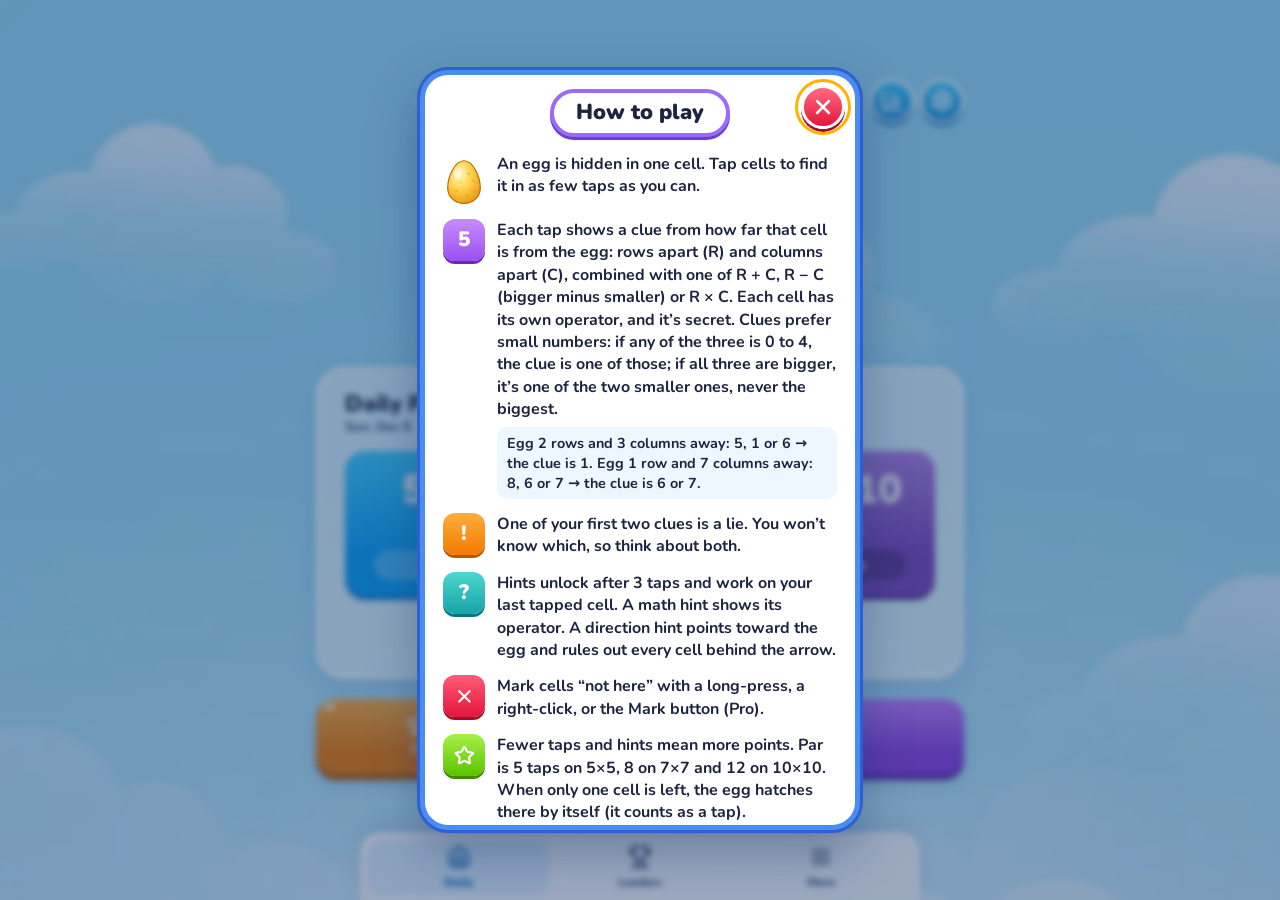
==== commit 24a3c74f: "Version 2 rules from Day 15: small clues, the last cell hatches by itself, fixed par under the Direc" ====
--- a/index.html
+++ b/index.html
@@ -18,8 +18,8 @@
     <meta name="twitter:card" content="summary" />
     <link rel="icon" type="image/png" href="./favicon.png" />
     <link rel="apple-touch-icon" href="./apple-touch-icon.png" />
-    <script type="module" crossorigin src="./assets/index-Db6mQRIX.js"></script>
-    <link rel="stylesheet" crossorigin href="./assets/index-BiQXYJiY.css">
+    <script type="module" crossorigin src="./assets/index-B34J3DPu.js"></script>
+    <link rel="stylesheet" crossorigin href="./assets/index-C77067Ft.css">
   <link rel="manifest" href="./manifest.webmanifest"></head>
   <body>
     <div id="root"></div>
--- a/assets/index-C77067Ft.css
+++ b/assets/index-C77067Ft.css
@@ -0,0 +1 @@
+@font-face{font-family:Nunito;font-style:normal;font-display:swap;font-weight:700;src:url(./nunito-latin-700-normal-Dort48En.woff2)format("woff2"),url(./nunito-latin-700-normal-OcDqTBcA.woff)format("woff")}@font-face{font-family:Nunito;font-style:normal;font-display:swap;font-weight:800;src:url(./nunito-latin-800-normal-Dz8SOQK_.woff2)format("woff2"),url(./nunito-latin-800-normal-D-J0wlBY.woff)format("woff")}@font-face{font-family:Nunito;font-style:normal;font-display:swap;font-weight:900;src:url(./nunito-latin-900-normal-BVB1fGs6.woff2)format("woff2"),url(./nunito-latin-900-normal-CVn49sIn.woff)format("woff")}:root{--ink:#1d2440;--ink-soft:#4b5578;--sky-top:#9addf7;--sky-bottom:#e8f5fd;--panel:#fff;--panel-edge:#4a8df0;--panel-edge-dark:#2f5fd0;--cream:#fff7e3;--cream-edge:#f7a51c;--warn:#e8590c;--good:#2b8a3e;--radius:18px;--font:"Nunito", ui-rounded, "Varela Round", system-ui, -apple-system, "Segoe UI", Roboto, sans-serif;--lightningcss-light:initial;--lightningcss-dark: ;color-scheme:light}*{box-sizing:border-box}html,body{height:100%;margin:0}body{font-family:var(--font);color:var(--ink);background:var(--sky-bottom);-webkit-tap-highlight-color:transparent;-webkit-text-size-adjust:100%;overscroll-behavior:none;font-weight:700}button{font:inherit;color:inherit}a{color:#1665c1}#root{min-height:100%}.app{background:url(./sky-CQF3un5n.webp) center top / cover no-repeat fixed, linear-gradient(180deg, var(--sky-top), var(--sky-bottom));min-height:100dvh}.btn{--c1:#3fd0ff;--c2:#0aa2f5;--c3:#0573c2;background:linear-gradient(180deg, var(--c1), var(--c2) 70%);min-height:44px;box-shadow:0 5px 0 var(--c3), 0 8px 14px #00285a2e, inset 0 -3px 0 #00000014;color:#fff;letter-spacing:.01em;text-shadow:0 2px #0000002e;cursor:pointer;-webkit-user-select:none;user-select:none;touch-action:manipulation;border:0;border-radius:14px;justify-content:center;align-items:center;gap:.4em;padding:.55em 1.1em .65em;font-size:1.05rem;font-weight:900;transition:transform 80ms,box-shadow 80ms,filter .12s;display:inline-flex;position:relative}.btn:before{content:"";pointer-events:none;background:#ffffffd9;border-radius:50%;width:10px;height:6px;position:absolute;top:5px;left:9px;transform:rotate(-25deg)}.btn:hover{filter:brightness(1.05)}.btn:active{box-shadow:0 1px 0 var(--c3), 0 3px 6px #00285a2e, inset 0 -2px 0 #00000014;transform:translateY(4px)}.btn:focus-visible,.icon-btn:focus-visible,.cell:focus-visible,.seg__opt:focus-within,.toggle:focus-within{outline-offset:3px;outline:3px solid #ffb300}.btn small{opacity:.92;font-size:.72em;font-weight:800;display:block}.btn--green{--c1:#a6f04a;--c2:#5cc300;--c3:#3c8a00}.btn--purple{--c1:#c27cff;--c2:#8f3fe0;--c3:#6223a8}.btn--orange{--c1:#ffad3d;--c2:#f27a00;--c3:#b35900}.btn--red{--c1:#ff5c78;--c2:#e3153b;--c3:#a30b27}.btn--blue{--c1:#3fd0ff;--c2:#0aa2f5;--c3:#0573c2}.btn--cyan{--c1:#4fe3ff;--c2:#13b9ea;--c3:#0a83ad}.btn--teal{--c1:#4fd6cf;--c2:#17a3a8;--c3:#0d7378}.btn--plain{--c1:#fff;--c2:#eef4fb;--c3:#b9c9de;color:var(--ink);text-shadow:none}.btn--big{flex-direction:column;gap:0;width:100%;min-height:56px;font-size:1.3rem}.btn--small{border-radius:12px;min-height:38px;padding:.35em .8em .45em;font-size:.95rem}.icon-btn{color:#fff;cursor:pointer;touch-action:manipulation;background:linear-gradient(#3fd0ff,#0a8fe0);border:3px solid #fff;border-radius:50%;place-items:center;width:42px;height:42px;font-size:1.3rem;font-weight:900;display:inline-grid;box-shadow:0 3px #0566a8}.icon-btn svg{width:22px;height:22px}.home{max-width:480px;min-height:100dvh;padding:max(16px, env(safe-area-inset-top)) 16px max(16px, env(safe-area-inset-bottom));flex-direction:column;align-items:center;gap:18px;margin:0 auto;display:flex}.home__logo{filter:drop-shadow(0 6px 10px #14508c2e);width:min(86vw,400px);height:auto;margin-top:4px}.home__daily{-webkit-backdrop-filter:blur(6px);backdrop-filter:blur(6px);background:#ffffff9e;border:4px solid #fff;border-radius:24px;width:100%;padding:14px 14px 18px;box-shadow:0 10px 24px #1e5aa026}.home__daily-head{justify-content:space-between;align-items:center;gap:8px;margin-bottom:12px;display:flex}.home__daily-head h2{margin:0;font-size:1.25rem;font-weight:900;line-height:1.15}.home__daily-head small{color:var(--ink-soft);font-size:.85rem;font-weight:800;display:block}.streak-chip{color:#fff;text-shadow:0 1px #0003;background:linear-gradient(#ffb347,#ff7a00);border-radius:999px;flex:none;padding:6px 12px;font-weight:900;box-shadow:0 3px #b35900}.home__daily-list{gap:14px;display:grid}.daily-btn{text-align:left;grid-template-columns:auto 1fr auto;justify-content:stretch;align-items:center;gap:12px;width:100%;min-height:60px;display:grid}.daily-btn__size{font-size:1.45rem}.daily-btn__level{opacity:.9;font-size:.95rem}.daily-btn__status{background:#ffffff40;border-radius:999px;padding:4px 10px;font-size:.95rem}.daily-btn--done{--c1:#a6f04a;--c2:#5cc300;--c3:#3c8a00}.home__menu{gap:16px;width:100%;display:grid}.home__row{grid-template-columns:repeat(3,1fr);gap:10px;display:grid}.home__row .btn{padding-inline:.4em;font-size:.98rem}.home__foot{text-align:center;color:var(--ink-soft);margin-top:auto;font-size:.85rem}.home__foot p{margin:8px 0 0}.play-link{color:var(--ink);background:#ffffffbf;border-radius:999px;padding:8px 14px;font-weight:800;text-decoration:none;display:inline-block}.game{max-width:640px;height:100dvh;padding:max(10px, env(safe-area-inset-top)) 12px max(10px, env(safe-area-inset-bottom));grid-template-rows:auto auto minmax(0,1fr) auto;grid-template-areas:"top""tools""board""info";gap:10px;margin:0 auto;display:grid}.topbar{grid-area:top;grid-template-columns:auto 1fr auto;align-items:center;gap:8px;display:grid}.topbar__title{text-align:center;min-width:0}.topbar__title h1{white-space:nowrap;margin:0;font-size:1.25rem;font-weight:900}.topbar__title p{color:var(--ink-soft);margin:0;font-size:.8rem;font-weight:800}.topbar__icons{gap:6px;display:flex}.toolbar{flex-wrap:wrap;grid-area:tools;justify-content:center;align-items:flex-start;gap:8px 10px;display:flex}.toolbar .btn{white-space:nowrap;border-radius:12px;flex:0 auto;min-height:40px;padding:.35em .85em .45em;font-size:.95rem}.toolbar__col{flex-direction:column;align-items:center;gap:6px;min-width:0;display:flex}.toolbar .toolbar__col .btn{flex:none;align-self:stretch}.toolbar__par{font-size:.9rem}@media (max-width:479px){.toolbar{flex-wrap:nowrap;gap:8px}.toolbar .btn{flex:1 1 0;min-width:0;padding-inline:.5em;font-size:.9rem}.toolbar__col{flex:1 1 0}.wide-only{display:none}}.hint-btn__count{background:#00000029;border-radius:999px;padding:1px 7px;font-size:.85em}.hint-btn.is-off{filter:saturate(.35)brightness(1.08);opacity:.75}.mark-btn.is-on{box-shadow:0 0 0 6px #e3153b59, 0 5px 0 var(--c3);outline:3px solid #fff}.board-area{grid-area:board;place-items:center;min-height:0;display:grid;container-type:size}.paper{width:min(92vw,60vh);aspect-ratio:1;background:repeating-linear-gradient(#0000 0 calc(7.14286% - 1px),#d3e6f8 calc(7.14286% - 1px) 7.14286%),#fffefb;border-radius:20px;width:min(100cqw,100cqh);min-height:0;padding:3.2%;overflow:hidden;box-shadow:0 0 0 4px #fff,0 14px 30px #14468238}.paper--cross{box-shadow:0 0 0 4px #ff8aa0,0 14px 30px #a0143233}.infobar{border:4px solid var(--cream-edge);background:var(--cream);border-radius:18px;grid-area:info;grid-template-columns:auto 1fr;align-items:center;gap:8px 12px;padding:10px 12px;display:grid;box-shadow:0 6px 14px #8c500026}.infobar__stats{gap:6px;display:grid}.chip{color:#fff;text-align:center;white-space:nowrap;background:linear-gradient(#4fd6cf,#17a3a8);border-radius:10px;padding:4px 10px;font-size:.9rem;font-weight:900;box-shadow:0 3px #0d7378}.infobar__msg{color:#c2410c;text-align:center;justify-content:center;align-items:center;min-height:2.6em;margin:0;font-size:.98rem;font-weight:800;line-height:1.25;display:flex}.infobar__msg--good{color:var(--good)}.infobar__msg--warn{color:#d9480f}.infobar__actions{grid-column:1/-1;justify-content:center;gap:10px;display:flex}@media (min-width:860px) and (min-aspect-ratio:5/4),(max-height:520px) and (orientation:landscape){.game{grid-template:"board top""board tools""board info"minmax(0,1fr)/minmax(0,1fr) minmax(280px,340px);column-gap:20px;max-width:1100px}.topbar__title h1{font-size:1.1rem}.toolbar{flex-direction:column;align-self:end;align-items:stretch}.infobar{grid-template-columns:1fr;align-self:start}.infobar__stats{grid-template-columns:1fr 1fr}}@media (max-height:520px) and (orientation:landscape){.topbar__title p{display:none}.game{gap:6px}}@media (max-width:390px){.game{gap:8px;padding-inline:6px}.paper{border-radius:14px;padding:2%}.board.board--10{--gapx:calc(var(--cell) * .08)}.topbar__title h1{font-size:1.1rem}}.board{--cell:calc(100cqi / var(--n));--gapx:calc(var(--cell) * .12);grid-template-columns:repeat(var(--n), minmax(0, 1fr));grid-template-rows:repeat(var(--n), minmax(0, 1fr));gap:var(--gapx);aspect-ratio:1;touch-action:manipulation;-webkit-user-select:none;user-select:none;-webkit-touch-callout:none;width:100%;min-height:0;display:grid;container-type:inline-size}.game--5 .board,.game--10 .board{--c1:#c98bff;--c2:#9b4ff0;--c3:#6a26b8;--val:#fff}.game--7 .board{--c1:#ffe36b;--c2:#ffbe0b;--c3:#d68a00;--val:#7a3b00}.cell{background:linear-gradient(180deg, var(--c1), var(--c2) 72%);min-width:0;box-shadow:0 calc(var(--cell) * .06) 0 var(--c3), inset 0 calc(var(--cell) * -.04) 0 #00000014;cursor:pointer;-webkit-touch-callout:none;border:0;border-radius:22%;place-items:center;padding:0;transition:transform 90ms,filter .26s,opacity .26s,box-shadow 90ms;display:grid;position:relative}.cell:before{content:"";pointer-events:none;background:#ffffffd9;border-radius:50%;width:18%;height:11%;position:absolute;top:9%;left:12%;transform:rotate(-25deg)}.cell--hidden:active{filter:brightness(1.12)}.cell__coord{font-size:max(7px, calc(var(--cell) * .2));color:#ffffff9e;letter-spacing:-.02em;font-weight:800}.game--7 .cell__coord{color:#7a3b0061}.game--10 .cell__coord{font-size:max(7px, calc(var(--cell) * .19))}.cell--revealed{background:linear-gradient(180deg, var(--c2), var(--c1));box-shadow:inset 0 calc(var(--cell) * .06) calc(var(--cell) * .08) #00000038, 0 1px 0 #ffffffb3;cursor:default}.cell--revealed:before{display:none}.cell__val{color:var(--val);font-size:calc(var(--cell) * .46);text-shadow:0 2px #0003;align-items:baseline;gap:.06em;font-weight:900;line-height:1;animation:.24s cubic-bezier(.3,1.6,.5,1) pop;display:inline-flex}.game--7 .cell__val{text-shadow:0 1px #ffffff80}.cell__op{opacity:.95;font-size:.7em}.cell__tap{font-size:calc(var(--cell) * .2);color:var(--val);opacity:.75;font-weight:900;position:absolute;top:6%;right:10%}.cell__arrow{color:#ffef5a;filter:drop-shadow(0 1px #00000073);width:34%;height:34%;margin-left:-17%;animation:.28s ease-out both arrow-in;position:absolute;top:4%;left:50%}.game--7 .cell__arrow{color:#d9480f;filter:drop-shadow(0 1px #fff9)}.cell--has-arrow .cell__val{font-size:calc(var(--cell) * .38);margin-top:22%}.cell--locked{filter:saturate(.25)brightness(1.12);opacity:.5;box-shadow:0 0 0 calc(var(--cell) * .04) #ff6b81 inset, 0 calc(var(--cell) * .03) 0 var(--c3);cursor:not-allowed}.cell--locked .cell__coord{opacity:.6}.cell__x{color:#ff2d55;filter:drop-shadow(0 2px #fff)drop-shadow(0 -1px #fff);width:62%;height:62%;animation:.14s ease-out both x-in;position:absolute}.cell--selected{z-index:2;box-shadow:0 0 0 calc(var(--cell) * .07) #fff, 0 0 0 calc(var(--cell) * .12) #ff9f1a, 0 calc(var(--cell) * .1) calc(var(--cell) * .2) #00000040;transform:scale(1.08)}.cell--selected .cell__coord{color:#fff}.game--7 .cell--selected .cell__coord{color:#7a3b00}.cell--egg{z-index:3;box-shadow:none;background:radial-gradient(circle,#fff8d6 0 45%,#ffe9a6 70%,#0000 71%);overflow:visible}.cell--egg:before{display:none}.cell__egg{width:92%;height:92%;overflow:visible}.cell--lie{outline:calc(var(--cell) * .05) dashed #ff2d55;outline-offset:calc(var(--cell) * .03)}.cell__lie-tag{color:#fff;font-size:calc(var(--cell) * .2);white-space:nowrap;background:#ff2d55;border-radius:6px;padding:0 .4em;font-weight:900;line-height:1.4;position:absolute;top:-18%;left:50%;transform:translate(-50%)}.cell--shake-a{animation:.32s shake-a}.cell--shake-b{animation:.32s shake-b}.egg__top,.egg__chick{transform-box:view-box;transform-origin:50% 66%}.egg--cracked{transform-origin:50% 90%;animation:.75s ease-in-out wobble}.egg__crack{stroke-dasharray:1;stroke-dashoffset:1px;animation:.6s ease-out .12s forwards crack}.egg--hatched .egg__top{animation:.7s cubic-bezier(.2,.9,.3,1) forwards lid-off}.egg--hatched .egg__chick{animation:.52s cubic-bezier(.3,1.6,.5,1) .12s both chick-up}.modal-backdrop{z-index:50;-webkit-backdrop-filter:blur(3px);backdrop-filter:blur(3px);background:#1432646b;place-items:center;padding:16px;animation:.16s ease-out fade-in;display:grid;position:fixed;inset:0}.modal{border:5px solid var(--panel-edge);background:var(--panel);width:min(100%,440px);max-height:min(92dvh,760px);box-shadow:0 0 0 3px var(--panel-edge-dark), 0 20px 50px #0a285a59;border-radius:28px;flex-direction:column;animation:.22s cubic-bezier(.3,1.4,.5,1) modal-in;display:flex;position:relative}.modal__head{justify-content:center;align-items:center;padding:14px 54px 6px;display:flex}.modal__title{background:#fff;border:4px solid #9b6bff;border-radius:999px;margin:0;padding:4px 22px 6px;font-size:1.35rem;font-weight:900;box-shadow:0 3px #6a3fd0}.modal__close{background:linear-gradient(#ff6b81,#e3153b);position:absolute;top:10px;right:10px;box-shadow:0 3px #a30b27}.modal__body{overscroll-behavior:contain;padding:10px 18px 20px;overflow-y:auto}.muted{color:var(--ink-soft);font-weight:700}.small{font-size:.85rem}.small-h{margin:16px 0 8px;font-size:1rem;font-weight:900}.stack{gap:14px;margin-top:14px;display:grid}.seg{border:0;gap:8px;margin:0 0 12px;padding:0;display:flex}.seg legend{margin-bottom:6px;padding:0;font-weight:900}fieldset.seg{flex-wrap:wrap}fieldset.seg legend{width:100%}.seg__opt{cursor:pointer;background:#f4f9ff;border:3px solid #cfe0f5;border-radius:12px;flex:1;place-items:center;min-height:42px;padding:6px 8px;font-weight:900;display:grid}.seg__opt input{opacity:0;pointer-events:none;position:absolute}.seg__opt.is-on{color:#fff;text-shadow:0 1px #0003;background:linear-gradient(#3fd0ff,#0aa2f5);border-color:#0a8fe0}.toggles{margin:0;padding:0;list-style:none}.toggles li+li{border-top:2px dashed #e3ecf7}.toggle{cursor:pointer;grid-template-columns:1fr auto;align-items:center;gap:12px;padding:12px 2px;display:grid}.toggle small{color:var(--ink-soft);font-size:.8rem;font-weight:700;display:block}.toggle input{opacity:0;pointer-events:none;position:absolute}.toggle__ui{background:#607089;border-radius:999px;width:58px;height:32px;transition:background .16s;position:relative;box-shadow:inset 0 2px 4px #00000040}.toggle__ui:after{content:"";background:#fff;border-radius:50%;width:26px;height:26px;transition:transform .16s;position:absolute;top:3px;left:3px;box-shadow:0 2px 3px #0000004d}.toggle input:checked+.toggle__ui{background:#35c46a}.toggle input:checked+.toggle__ui:after{transform:translate(26px)}.stat-tiles{grid-template-columns:repeat(3,1fr);gap:10px;margin-bottom:14px;display:grid}.stat-tiles div{background:#fff3df;border:3px solid #ffd59a;border-radius:14px;justify-items:center;padding:10px 4px;display:grid}.stat-tiles b{font-size:1.7rem;font-weight:900;line-height:1.1}.stat-tiles span{color:var(--ink-soft);font-size:.8rem}.stat-table{margin:4px 0 0}.stat-table div{border-bottom:2px dashed #e3ecf7;justify-content:space-between;padding:7px 2px;display:flex}.stat-table dt{color:#1665c1;font-weight:800}.stat-table dd{margin:0;font-weight:900}.tap-chart{gap:4px;display:grid}.tap-chart__row{grid-template-columns:2.2em 1fr;align-items:center;gap:6px;display:grid}.tap-chart__k{text-align:right;font-weight:900}.tap-chart__bar{color:#fff;text-align:right;background:linear-gradient(90deg,#17a3a8,#4fd6cf);border-radius:6px;padding:1px 8px;font-size:.85rem;font-weight:900}.result__hero{grid-template-columns:96px 1fr;align-items:center;gap:14px;display:grid}.result__egg{width:96px;height:120px;overflow:visible}.result__headline{margin:0;font-size:1.15rem;font-weight:900}.result__score{color:var(--ink-soft);margin:0;font-size:1.1rem}.result__score-num{color:#f27a00;font-variant-numeric:tabular-nums;text-shadow:0 2px #00000014;font-size:2.6rem;font-weight:900}.result__sub{color:var(--ink-soft);margin:2px 0 0;font-size:.85rem}.result__lie{background:#fff0f3;border:3px dashed #ff8aa0;border-radius:14px;margin:14px 0 0;padding:10px 12px;font-size:.92rem;font-weight:700;line-height:1.35}.result__streak{background:#fff3df;border-radius:12px;flex-wrap:wrap;justify-content:space-between;gap:6px;margin-top:12px;padding:8px 12px;font-weight:900;display:flex}.result__actions{gap:14px;margin-top:16px;display:grid}.result__row{grid-template-columns:1fr 1fr;gap:10px;display:grid}.result__id{text-align:center;color:var(--ink-soft);margin:14px 0 0;font-size:.8rem}.toast{background:var(--ink);color:#fff;white-space:nowrap;opacity:0;pointer-events:none;border-radius:999px;padding:8px 16px;font-weight:800;transition:opacity .16s,transform .16s;position:absolute;bottom:18px;left:50%;transform:translate(-50%,10px)}.toast--show{opacity:1;transform:translate(-50%)}.help__steps{gap:14px;margin:0 0 18px;padding:0;font-weight:700;line-height:1.4;list-style:none;display:grid}.help__steps li{grid-template-columns:42px 1fr;align-items:start;gap:12px;display:grid}.help__egg{width:42px;height:52px}.help__badge{color:#fff;background:linear-gradient(#c98bff,#9b4ff0);border-radius:12px;place-items:center;width:42px;height:42px;font-size:1.3rem;font-weight:900;display:grid;box-shadow:0 3px #6a26b8}.help__badge--warn{background:linear-gradient(#ffad3d,#f27a00);box-shadow:0 3px #b35900}.help__badge--teal{background:linear-gradient(#4fd6cf,#17a3a8);box-shadow:0 3px #0d7378}.help__badge--red{background:linear-gradient(#ff5c78,#e3153b);box-shadow:0 3px #a30b27}.help__badge--green{background:linear-gradient(#a6f04a,#5cc300);box-shadow:0 3px #3c8a00}.help__example{background:#eef6ff;border-radius:10px;margin-top:6px;padding:6px 10px;font-size:.9rem}.update-banner{left:50%;bottom:max(14px, env(safe-area-inset-bottom));z-index:40;background:var(--ink);color:#fff;border:3px solid #fff;border-radius:18px;align-items:center;gap:10px;width:max-content;max-width:calc(100% - 24px);padding:8px 10px 8px 16px;font-weight:800;display:flex;position:fixed;transform:translate(-50%);box-shadow:0 10px 24px #00000040}@keyframes pop{0%{opacity:0;transform:scale(.5)}60%{opacity:1;transform:scale(1.15)}to{transform:scale(1)}}@keyframes x-in{0%{opacity:0;transform:scale(.3)rotate(-30deg)}}@keyframes arrow-in{0%{opacity:0;transform:scale(.4)}}@keyframes shake-a{0%,to{translate:0}20%{translate:-6px}40%{translate:5px}60%{translate:-4px}80%{translate:2px}}@keyframes shake-b{0%,to{translate:0}20%{translate:-6px}40%{translate:5px}60%{translate:-4px}80%{translate:2px}}@keyframes wobble{0%,to{transform:rotate(0)}15%{transform:rotate(-9deg)}30%{transform:rotate(8deg)}45%{transform:rotate(-7deg)}60%{transform:rotate(5deg)}75%{transform:rotate(-3deg)}}@keyframes crack{to{stroke-dashoffset:0}}@keyframes lid-off{0%{transform:none}35%{transform:translate(-2px,-16px)rotate(-14deg)}to{opacity:0;transform:translate(-14px,-30px)rotate(-38deg)}}@keyframes chick-up{0%{opacity:0;transform:translateY(18px)scale(.6)}}@keyframes fade-in{0%{opacity:0}}@keyframes modal-in{0%{opacity:0;transform:translateY(16px)scale(.96)}}.reduce-motion *,.reduce-motion :before,.reduce-motion :after{transition-duration:1ms!important;animation-duration:1ms!important;animation-delay:0s!important}.infobar{grid-template-columns:1fr}.infobar__stats,.infobar .infobar__stats{flex-wrap:wrap;justify-content:center;gap:6px 8px;display:flex}.chip--stars{letter-spacing:.08em;background:linear-gradient(#ffd34d,#f2a100);box-shadow:0 3px #b36b00}.chip--par{background:linear-gradient(#c27cff,#8f3fe0);box-shadow:0 3px #6223a8}.chip--hop{background:linear-gradient(#ffad3d,#f27a00);box-shadow:0 3px #b35900}.chip--warn{background:linear-gradient(#ff5c78,#e3153b);box-shadow:0 3px #a30b27}.rival-bar{pointer-events:none;z-index:2;background:#fff3df;border:3px solid #ffd59a;border-radius:999px;grid-area:tools;place-self:end center;margin:0;padding:4px 12px;font-size:.9rem;font-weight:800;transform:translateY(70%)}.cell--rock{--c1:#c9cfd8;--c2:#a8b0bd;--c3:#7c8695;cursor:not-allowed;box-shadow:inset 0 0 0 calc(var(--cell) * .03) #b4bcc8;background:repeating-linear-gradient(135deg,#d9dee6 0 6%,#cdd3dc 6% 12%)}.cell--rock:before{display:none}.cell__rock{width:76%;height:76%}.cell__rock path:first-child{fill:#8b95a5;stroke:#5d6676;stroke-width:1.4px}.cell__rock-shine{stroke:#c9d0da;stroke-width:1.6px;stroke-linecap:round}.cell--ghost-egg{filter:none;opacity:1}.cell__egg--ghost{opacity:.75;width:82%;height:82%;animation:1.4s ease-in-out infinite alternate ghost}@keyframes ghost{to{opacity:.35;transform:translateY(-4%)}}.btn--pink{--c1:#ff9ccf;--c2:#f25aa6;--c3:#b5307a}.home__row--2{grid-template-columns:1fr 1fr}.home__row--2 .btn{flex-direction:column;gap:0;min-height:56px}.home__note{text-align:center;background:#fff3df;border:3px solid #ffd59a;border-radius:16px;width:100%;margin:0;padding:10px 14px;font-weight:800}.streak-chip__freeze{font-size:.9em}.special-btn{text-align:left;grid-template-columns:auto 1fr auto;align-items:center;gap:10px;width:100%;min-height:56px;margin-top:14px;display:grid}.special-btn__title{font-size:1.1rem}.special-btn__twist{opacity:.9;font-size:.9rem}.adventure-btn small{font-size:.7em}.event-banner{width:100%;color:var(--ink);font:inherit;text-align:left;cursor:pointer;background:linear-gradient(135deg,#ffe08a,#ffb347);border:4px solid #fff;border-radius:20px;align-items:center;gap:12px;padding:10px 14px;display:flex;box-shadow:0 8px 18px #783c0033}.event-banner b{font-size:1.1rem;display:block}.event-banner small{color:var(--ink-soft);font-size:.85rem;font-weight:700;display:block}.event-banner--halloween{background:linear-gradient(135deg,#ffb35c,#ff7a1a)}.event-banner--winter{background:linear-gradient(135deg,#e3f4ff,#a9dcff)}.event-banner--easter{background:linear-gradient(135deg,#ffe1f3,#d9f7c9)}.event-banner--summer{background:linear-gradient(135deg,#b5f1ff,#ffe68a)}:root[data-event=halloween]{--sky-top:#ffc58a;--sky-bottom:#fff1e0}:root[data-event=winter]{--sky-top:#bfe6ff;--sky-bottom:#f4fbff}:root[data-event=easter]{--sky-top:#c6f0d0;--sky-bottom:#fff3fa}.screen{max-width:560px;min-height:100dvh;padding:max(12px, env(safe-area-inset-top)) 16px max(20px, env(safe-area-inset-bottom));flex-direction:column;gap:14px;margin:0 auto;display:flex}.screen__bar{grid-template-columns:auto 1fr auto;align-items:center;gap:10px;display:grid}.screen__bar h1{text-align:center;margin:0;font-size:1.35rem;font-weight:900}.screen__meta{color:#fff;text-shadow:0 1px #0003;white-space:nowrap;background:linear-gradient(#ffd34d,#f2a100);border-radius:999px;padding:5px 12px;font-weight:900;box-shadow:0 3px #b36b00}.screen__foot{text-align:center;margin:4px 0 0}.worlds{gap:12px;margin:0;padding:0;list-style:none;display:grid}.world{background:#ffffffb3;border:4px solid #fff;border-radius:22px;overflow:hidden;box-shadow:0 8px 18px #1e5aa026}.world__head{width:100%;color:var(--ink);font:inherit;text-align:left;cursor:pointer;background:0 0;border:0;grid-template-columns:auto 1fr auto;align-items:center;gap:12px;padding:10px 12px;display:grid}.world__head:disabled{cursor:default}.world__num{color:#7a3b00;background:radial-gradient(circle at 38% 32%,#fff6c4,#ffd34d 45%,#e8960f);border:3px solid #b86e00;border-radius:50%/58% 58% 42% 42%;place-items:center;width:42px;height:50px;font-size:1.1rem;font-weight:900;display:grid}.world__name b{font-size:1.15rem;display:block}.world__name small{color:var(--ink-soft);font-size:.85rem;font-weight:700;display:block}.world__stars{color:#b36b00;white-space:nowrap;font-weight:900}.world.is-locked{opacity:.6}.world.is-locked .world__num{filter:grayscale()}.world__levels{background:radial-gradient(circle at 20% 30%,#8cc85a2e,#0000 40%),radial-gradient(circle at 80% 70%,#5aaae626,#0000 40%);grid-template-columns:repeat(5,1fr);gap:14px 10px;padding:8px 14px 18px;display:grid}.lvl{color:var(--ink);font:inherit;cursor:pointer;background:0 0;border:0;justify-items:center;gap:2px;padding:0;display:grid;position:relative}.lvl__n{color:#fff;text-shadow:0 1px #0003;background:linear-gradient(#3fd0ff,#0aa2f5 70%);border-radius:50%;place-items:center;width:48px;height:48px;font-size:1.15rem;font-weight:900;display:grid;box-shadow:0 4px #0573c2}.lvl.is-done .lvl__n{background:linear-gradient(#a6f04a,#5cc300 70%);box-shadow:0 4px #3c8a00}.lvl--boss .lvl__n{background:linear-gradient(#c27cff,#8f3fe0 70%);width:54px;height:54px;box-shadow:0 4px #6223a8}.lvl.is-next .lvl__n{outline-offset:3px;outline:4px solid #ffb300;animation:1.2s ease-in-out 6 alternate pulse}@keyframes pulse{to{transform:scale(1.07)}}.lvl.is-locked{cursor:not-allowed}.lvl.is-locked .lvl__n{filter:grayscale();opacity:.45}.lvl__stars{color:#f2a100;letter-spacing:.04em;white-space:nowrap;min-height:1.1em;font-size:.8rem}.lvl:focus-visible .lvl__n{outline-offset:3px;outline:3px solid #ffb300}.book__art,.result__creature svg,.creature-card__art svg,.lvl__prize,.result__mini{display:block}.book__chapter h2{margin:4px 0 8px;font-size:1.1rem;font-weight:900}.book__grid{grid-template-columns:repeat(auto-fill,minmax(92px,1fr));gap:10px;display:grid}.book__tile{color:var(--ink);font:inherit;cursor:pointer;background:#ffffffbf;border:3px solid #fff;border-radius:18px;justify-items:center;gap:2px;padding:8px 4px 6px;display:grid;position:relative;box-shadow:0 4px 10px #1e5aa01f}.book__tile.rarity-rare{border-color:#c9a6ff}.book__tile.rarity-legendary{border-color:#ffd34d}.book__art{width:72px;height:72px}.book__tile.is-missing .book__art,.creature-card__art.is-missing svg,.lvl__prize.is-missing{filter:brightness(0)opacity(.18)}.book__name{text-align:center;font-size:.8rem;font-weight:900;line-height:1.1}.book__count{color:var(--ink-soft);font-size:.75rem;font-weight:900;position:absolute;top:4px;right:6px}.book__badge{font-size:.85rem;position:absolute;top:2px;left:4px}.creature-card__art svg{width:min(60vw,220px);height:min(60vw,220px);margin:0 auto}.creature-card__blurb{text-align:center;margin:8px 0;font-weight:800}.rarity{text-transform:uppercase;letter-spacing:.05em;vertical-align:middle;background:#e8f5fd;border-radius:999px;margin-left:6px;padding:0 8px;font-size:.75rem;font-weight:900;display:inline-block}.rarity--rare{color:#6223a8;background:#efe2ff}.rarity--legendary{color:#8a5300;background:#fff1c2}.event__blurb,.event__empty{text-align:center;background:#ffffffb3;border-radius:16px;margin:0;padding:10px 14px;font-weight:800}.event__levels{background:#fff9;border:4px solid #fff;border-radius:22px;grid-template-columns:repeat(4,1fr);gap:16px 10px;margin:0;padding:16px 10px;list-style:none;display:grid}.lvl__prize{width:30px;height:30px;position:absolute;top:-10px;right:-6px}.event__note{text-align:center}.result__creature{position:relative}.result__creature svg{width:96px;height:96px}.result__creature.is-new svg{animation:.6s cubic-bezier(.3,1.6,.5,1) both hatch-pop}@keyframes hatch-pop{0%{opacity:0;transform:scale(.3)translateY(20px)}}.result__new{color:#fff;background:#ff2d55;border-radius:999px;padding:1px 8px;font-size:.75rem;font-weight:900;position:absolute;top:-6px;right:-8px;transform:rotate(10deg)}.result__stars{letter-spacing:.05em;color:#d8dee8;margin:0;font-size:2rem;line-height:1.1}.result__stars .on{color:#ffb300;text-shadow:0 2px #b36b00}.result__vs{background:#e8f5fd;border-radius:12px;flex-wrap:wrap;justify-content:space-between;gap:6px;margin-top:12px;padding:8px 12px;font-weight:800;display:flex}.result__vs--win{background:#e7f9d8}.result__hatch{background:#fdf3ff;border:3px solid #e4c6ff;border-radius:12px;margin-top:12px;padding:8px 12px;font-weight:800}.result__hatch p{flex-wrap:wrap;align-items:center;gap:4px;margin:2px 0;display:flex}.result__mini{width:36px;height:36px}.result__milestone{background:linear-gradient(90deg,#fff1c2,#ffe0c2);border-radius:12px;margin-top:12px;padding:8px 12px;font-weight:800}.result__challenge{gap:4px;display:grid}.result__challenge label{color:var(--ink-soft);font-size:.85rem;font-weight:800}.result__challenge>div{grid-template-columns:minmax(0,1fr) auto;gap:8px;display:grid}.result__challenge input,.field input,.field select{min-width:0;min-height:44px;font:inherit;color:var(--ink);background:#fff;border:3px solid #cfe0f2;border-radius:12px;padding:0 12px;font-weight:800}.result--fail .result__lie{background:#fff3df;border-color:#ffd59a}.rule-card__body{grid-template-columns:64px 1fr;align-items:start;gap:12px;display:grid}.rule-card__egg{width:64px;height:80px}.rule-card__body ul{gap:6px;margin:0;padding-left:1.1em;font-weight:800;display:grid}.rule-card__rules{text-align:center;background:#e8f5fd;border-radius:10px;margin:12px 0;padding:6px 10px;font-weight:900}.field{gap:6px;margin-bottom:12px;font-weight:800;display:grid}.field small{color:var(--ink-soft);font-size:.8rem;font-weight:700;display:block}.stat-tiles--4{grid-template-columns:repeat(4,1fr)}.stat-tiles--4 b{font-size:1.4rem}.help__badge--purple{background:linear-gradient(#c27cff,#8f3fe0);box-shadow:0 3px #6223a8}.cal{margin:8px 0 14px}.cal__head{grid-template-columns:auto 1fr auto;align-items:center;gap:8px;display:grid}.cal__head h3{text-align:center;margin:0;font-size:1rem}.cal__head .icon-btn{width:34px;height:34px;font-size:1.1rem}.cal__head .icon-btn:disabled{opacity:.35}.cal__grid{grid-template-columns:repeat(7,1fr);gap:4px;margin-top:8px;display:grid}.cal__dow{color:var(--ink-soft);text-align:center;font-size:.75rem;font-weight:900}.cal__day{background:#f3f7fc;border-radius:10px;justify-items:center;gap:1px;padding:4px 0 3px;font-size:.8rem;display:grid}.cal__day b{font-weight:900}.cal__day.is-solved{background:#e7f9d8}.cal__day.is-frozen{background:#e3f4ff}.cal__day.is-today{box-shadow:inset 0 0 0 2px #ffb300}.cal__day.is-future{opacity:.4}.cal__marks{gap:2px;min-height:9px;font-size:.6rem;line-height:1;display:flex}.cal__dot{border-radius:50%;width:7px;height:7px;display:inline-block}.cal__dot--5{background:#5cc300}.cal__dot--7{background:#0aa2f5}.cal__dot--10{background:#8f3fe0}.cal__key{margin:6px 0 0}.result__beat{text-align:center;background:#e7f9d8;border-radius:12px;margin-top:12px;padding:8px 12px;font-weight:800}.link-btn{color:#1665c1;font:inherit;cursor:pointer;background:0 0;border:0;padding:0;font-weight:800;text-decoration:underline}.league{background:#f3f7fc;border-radius:14px;margin:10px 0;padding:10px 12px}.league h3{margin:0 0 6px;font-size:1rem}.league__code{letter-spacing:.1em;background:#fff;border-radius:8px;margin-left:6px;padding:1px 8px;font-family:ui-monospace,monospace}.league__rows{margin:0;padding-left:1.4em}.league__rows li{grid-template-columns:1fr auto auto;gap:8px;padding:3px 0;display:grid}.league__rows li.is-me{font-weight:900}.league__form{gap:4px;margin-top:10px;font-weight:800;display:grid}.league__form>div{grid-template-columns:minmax(0,1fr) auto;gap:8px;display:grid}.league__form input{min-width:0;min-height:40px;font:inherit;border:3px solid #cfe0f2;border-radius:12px;padding:0 12px}.league__msg{text-align:center;margin:10px 0 0;font-weight:800}.home__wallet{justify-content:center;gap:10px;margin-top:-6px;display:flex}.dust-chip{color:#fff;font:inherit;text-shadow:0 1px #0003;cursor:pointer;background:linear-gradient(#c27cff,#8f3fe0);border:0;border-radius:999px;padding:5px 14px;font-weight:900;box-shadow:0 3px #6223a8}.rank-chip{color:var(--ink);background:#fffc;border-radius:999px;padding:5px 14px;font-weight:900}.quests{background:#ffffff9e;border:4px solid #fff;border-radius:22px;width:100%;padding:12px 14px;box-shadow:0 8px 18px #1e5aa01f}.quests h2{margin:0 0 6px;font-size:1.05rem;font-weight:900}.quests h2 small{color:var(--ink-soft);font-size:.78rem;display:block}.quests ul{gap:4px;margin:0;padding:0;list-style:none;display:grid}.quests li{grid-template-columns:auto 1fr auto;align-items:center;gap:8px;font-weight:800;display:grid}.quests li.is-done span:nth-child(2){opacity:.6;text-decoration:line-through}.quests li small{color:var(--ink-soft);font-weight:900}.home__row--2 .btn--teal,.home__row--2 .btn--blue{min-height:56px}.infobar__powers{justify-content:center;gap:8px;display:flex}.power{min-height:40px;font:inherit;cursor:pointer;background:linear-gradient(#f6e7ff,#e3c6ff);border:3px solid #fff;border-radius:14px;align-items:center;gap:4px;padding:2px 10px;font-size:1.1rem;display:inline-flex;box-shadow:0 3px #b48ae8}.power b{color:#6223a8;font-size:.85rem}.power.is-off{filter:grayscale(.8);opacity:.55}.chip--magic{background:linear-gradient(#e3b8ff,#9b5cf0);box-shadow:0 3px #6223a8}.cell--radar{box-shadow:0 0 0 calc(var(--cell) * .05) #ffe36b, 0 calc(var(--cell) * .06) 0 var(--c3)}.cell--radar-off{opacity:.45;filter:saturate(.4)}.cell--true{outline:calc(var(--cell) * .04) solid #5cc300;outline-offset:calc(var(--cell) * .02)}.cell__true-tag{color:#fff;font-size:calc(var(--cell) * .22);background:#5cc300;border-radius:6px;padding:0 .3em;font-weight:900;position:absolute;top:-16%;right:-10%}.lvl--magic .lvl__n{background:linear-gradient(#e3b8ff,#9b5cf0 70%);box-shadow:0 4px #6223a8}.lvl--magic.is-done .lvl__n{background:linear-gradient(#f3dcff,#c27cff 70%)}.lvl__magic{font-size:1rem;position:absolute;top:-6px;right:2px}.result__dust{background:linear-gradient(90deg,#f6e7ff,#fff1c2);border-radius:12px;margin-top:12px;padding:8px 12px;font-weight:800}.result__dust p{margin:2px 0 0}.result__rate{flex-wrap:wrap;justify-content:center;align-items:center;gap:6px;margin-top:12px;font-weight:800;display:flex}.rate-btn{font:inherit;cursor:pointer;background:#fff;border:3px solid #cfe0f2;border-radius:999px;padding:4px 10px;font-size:.85rem;font-weight:800}.rate-btn.is-on{background:#e7f9d8;border-color:#5cc300}.shop__rank{text-align:center;color:var(--ink-soft);margin:0;font-weight:800}.shop__rank b{color:var(--ink)}.shop__list{grid-template-columns:repeat(auto-fill,minmax(140px,1fr));gap:12px;margin:0;padding:0;list-style:none;display:grid}.shop__list--powers{grid-template-columns:1fr}.shop__item{text-align:center;background:#ffffffbf;border:4px solid #fff;border-radius:20px;justify-items:center;gap:6px;padding:10px;display:grid;box-shadow:0 6px 14px #1e5aa01f}.shop__item.is-on{border-color:#5cc300}.shop__item--power{text-align:left;grid-template-columns:auto 1fr auto;place-items:center start}.shop__icon{font-size:2rem}.shop__text small{color:var(--ink-soft);font-weight:700;display:block}.shop__egg{width:64px;height:80px}.shop__swatch{border:3px solid #fff;border-radius:18px;width:72px;height:72px;box-shadow:0 4px 10px #00000026}.shop__state{color:var(--ink-soft);font-size:.85rem;font-weight:900}.shop__msg{text-align:center;min-height:1.4em;margin:0;font-weight:800}.btn:disabled{filter:grayscale(.7);opacity:.6;cursor:not-allowed}.archive__note{text-align:center;margin:0}.archive__days{gap:8px;margin:0;padding:0;list-style:none;display:grid}.archive__day{background:#ffffffb3;border-radius:16px;grid-template-columns:minmax(0,1fr) repeat(3,minmax(0,76px));align-items:center;gap:8px;padding:8px 10px;display:grid}.archive__date b{display:block}.archive__date small{color:var(--ink-soft);font-weight:700}.archive__btn{color:#fff;font:inherit;cursor:pointer;background:linear-gradient(#3fd0ff,#0aa2f5);border:0;border-radius:12px;justify-items:center;padding:6px 2px;font-weight:900;display:grid;box-shadow:0 3px #0573c2}.archive__btn small{font-size:.7rem}.archive__btn.is-late{background:linear-gradient(#c27cff,#8f3fe0);box-shadow:0 3px #6223a8}.archive__btn.is-ontime{cursor:default;opacity:.85;background:linear-gradient(#a6f04a,#5cc300);box-shadow:0 3px #3c8a00}.backup{background:#f3f7fc;border-radius:14px;margin:14px 0;padding:10px 12px}.backup h3{margin:0 0 4px;font-size:1rem}.backup__row{margin:6px 0 10px}.backup textarea{width:100%;min-height:56px;font:inherit;resize:vertical;border:3px solid #cfe0f2;border-radius:12px;padding:8px;font-size:.8rem}.backup__msg{margin:8px 0 0;font-weight:800}.game.theme-meadow .board{--c1:#b8f06a;--c2:#6cc61a;--c3:#3c8a00;--val:#fff}.game.theme-ocean .board{--c1:#6fe0ff;--c2:#1a9be0;--c3:#0b5f9c;--val:#fff}.game.theme-sunset .board{--c1:#ffbf7a;--c2:#ff6f61;--c3:#c2413a;--val:#fff}.game.theme-night .board{--c1:#7d82e6;--c2:#3a3d9e;--c3:#1f2266;--val:#fff}.game.theme-gold .board{--c1:#fff1b8;--c2:#f2b700;--c3:#a87400;--val:#5a3a00}.game.theme-night .paper{background:radial-gradient(circle at 20% 15%,#ffffff80 0 1px,#0000 2px),radial-gradient(circle at 70% 40%,#fff6 0 1px,#0000 2px),radial-gradient(circle at 40% 80%,#fff6 0 1px,#0000 2px),#1b1f45}.game[class*=theme-]:not(.theme-candy) .cell__coord{color:#ffffff9e}.game.theme-gold .cell__coord{color:#5a3a0073}.game[class*=theme-]:not(.theme-candy) .cell__val{text-shadow:0 2px #0003}.app{background:var(--sky-bottom);position:relative}.app:before{content:"";z-index:0;background:url(./sky-CQF3un5n.webp) center top / cover no-repeat, linear-gradient(180deg, var(--sky-top), var(--sky-bottom));pointer-events:none;will-change:transform;position:fixed;inset:0}.app>*{z-index:1;position:relative}.app>.tabbar{z-index:5;position:fixed}.app>.update-banner{z-index:40;position:fixed}.app:not(.app--game)>.update-banner{bottom:calc(76px + env(safe-area-inset-bottom))}html.has-modal,html.has-modal body{overflow:hidden}.tabbar{max-width:560px;padding:6px 8px calc(6px + env(safe-area-inset-bottom));background:#fffffff0;border-top:3px solid #fff;border-radius:20px 20px 0 0;grid-template-columns:repeat(5,1fr);margin:0 auto;display:grid;bottom:0;left:0;right:0;box-shadow:0 -6px 18px #14468226}.tabbar__tab{min-height:48px;color:var(--ink-soft);font:inherit;cursor:pointer;background:0 0;border:0;border-radius:14px;justify-items:center;gap:1px;padding:4px 0;display:grid;position:relative}.tabbar__icon{font-size:1.35rem;line-height:1.2}.tabbar__label{font-size:.72rem;font-weight:900}.tabbar__tab.is-on{color:#0a6fc0;background:#e3f3ff}.tabbar__tab:focus-visible{outline:3px solid #ffb300}.tabbar__badge{color:#fff;background:#ff2d55;border-radius:999px;min-width:18px;padding:0 4px;font-size:.7rem;font-weight:900;position:absolute;top:2px;right:18%}.home{max-width:520px;min-height:0;padding-top:calc(8px + env(safe-area-inset-top));gap:10px}.home__top{grid-template-columns:auto 1fr auto;align-items:center;gap:8px;width:100%;display:grid}.home .home__logo{filter:drop-shadow(0 3px 6px #14508c2e);width:clamp(120px,34vw,170px);margin:0}.home__chips{white-space:nowrap;justify-content:center;gap:6px;display:flex}.home .home__daily-head{justify-content:space-between;align-items:center;gap:8px;margin-bottom:8px;display:flex}.home .home__daily-head h2{margin:0}.home .streak-chip{white-space:nowrap;padding:3px 10px;font-size:.9rem}.home__icons{gap:6px;display:flex}.icon-btn--small{width:44px;height:44px;font-size:1.05rem}.icon-btn--small svg{width:20px;height:20px}.home .event-banner{border-width:3px;border-radius:16px;padding:6px 12px}.event-banner__icon{font-size:1.5rem}.event-banner>span:nth-child(2){flex:1;min-width:0}.event-banner b{font-size:1rem}.event-banner__go{font-size:1.6rem;font-weight:900}.home .home__daily{border-width:3px;border-radius:20px;padding:10px 12px 12px}.home__daily h2{margin:0 0 8px;font-size:1.05rem;font-weight:900}.home__daily h2 small{color:var(--ink-soft);font-size:.82rem;font-weight:800}.daily-tiles{grid-template-columns:repeat(3,1fr);gap:8px;display:grid}.daily-tile{color:#fff;min-height:78px;font:inherit;text-shadow:0 1px #0000002e;cursor:pointer;background:linear-gradient(#3fd0ff,#0aa2f5 70%);border:0;border-radius:16px;justify-items:center;gap:1px;padding:8px 4px;display:grid;box-shadow:0 4px #0573c2}.daily-tile--7{background:linear-gradient(#ffbf3d,#f28a00 70%);box-shadow:0 4px #b35900}.daily-tile--10{background:linear-gradient(#c27cff,#8f3fe0 70%);box-shadow:0 4px #6223a8}.daily-tile.is-done{background:linear-gradient(#a6f04a,#5cc300 70%);box-shadow:0 4px #3c8a00}.daily-tile:active{box-shadow:none;transform:translateY(3px)}.daily-tile__size{font-size:1.35rem;font-weight:900;line-height:1.1}.daily-tile__level{opacity:.92;font-size:.78rem;font-weight:800}.daily-tile__status{text-align:center;background:#ffffff40;border-radius:999px;margin-top:2px;padding:1px 6px;font-size:.78rem;font-weight:900;line-height:1.2}.home .special-btn{color:#fff;width:100%;min-height:44px;font:inherit;text-align:left;cursor:pointer;background:linear-gradient(#c27cff,#8f3fe0);border:0;border-radius:14px;grid-template-columns:auto 1fr auto;align-items:center;gap:8px;margin-top:8px;padding:6px 12px;font-weight:900;display:grid;box-shadow:0 3px #6223a8}.home .special-btn.is-done{background:linear-gradient(#a6f04a,#5cc300);box-shadow:0 3px #3c8a00}.home .quests{border-width:3px;border-radius:18px;padding:8px 12px}.home .quests h2{margin:0 0 4px;font-size:.98rem}.home .quests h2 small{margin-left:6px;font-size:.78rem;display:inline}.home .quests ul{gap:2px}.home .quests li{font-size:.88rem;font-weight:700}.home .adventure-btn{min-height:60px;font-size:1.2rem}.home .home__row--2{width:100%}.home .home__row--2 .btn{min-height:50px;font-size:.98rem}.home__legal{color:var(--ink-soft);margin:0;font-size:.78rem}.home__legal a{color:inherit}.more__list{gap:8px;margin:0;padding:0;list-style:none;display:grid}.more__row{width:100%;min-height:60px;color:var(--ink);font:inherit;text-align:left;cursor:pointer;background:#fffc;border:3px solid #fff;border-radius:18px;grid-template-columns:auto 1fr auto;align-items:center;gap:12px;padding:8px 14px;font-size:1.2rem;display:grid}.more__icon{font-size:1.5rem}.more__text b{font-size:1.02rem;display:block}.more__text small{color:var(--ink-soft);font-size:.82rem;font-weight:700;display:block}.more__foot{color:var(--ink-soft);justify-items:center;gap:6px;margin-top:6px;font-size:.85rem;display:grid}.more__foot p{margin:0}.screen__bar--sticky{z-index:4;padding:calc(6px + env(safe-area-inset-top)) 16px 8px;background:#e8f5fdf5;margin:0 -16px;position:sticky;top:0}.pathmap{gap:18px;display:grid;position:relative}.world-path{background:linear-gradient(#e9fbd9,#c9efb0);border:4px solid #fff;border-radius:26px;overflow:hidden;box-shadow:0 10px 24px #1e5aa026}.world-path--2{background:linear-gradient(#fff6d9,#ffe3f1)}.world-path--3{background:linear-gradient(#ffe8cc,#f4cf9e)}.world-path--4{background:linear-gradient(#eef0f4,#cfd5de)}.world-path--5{background:linear-gradient(#e3efe6,#b9d0c1)}.world-path--6{background:linear-gradient(#fff4fb,#f6d8ff)}.world-path--7{background:linear-gradient(#fff1df,#ffd2a8)}.world-path--8{background:linear-gradient(#e6f7ff,#bfe7ff)}.world-path--9{background:linear-gradient(#f2f7ff,#d6e4ff)}.world-path--10{background:linear-gradient(#e9e6ff,#c7bdf6)}.world-path.is-locked{filter:grayscale(.55);opacity:.75}.world-path__head{background:#ffffffb3;grid-template-columns:auto 1fr auto;align-items:center;gap:10px;padding:10px 12px;display:grid}.world-path__track{position:relative}.world-path__line{width:100%;height:100%;position:absolute;inset:0}.world-path__road{fill:none;stroke:#ffffffe6;stroke-width:16px;stroke-linecap:round}.world-path__done{fill:none;stroke:#ffd34d;stroke-width:7px;stroke-linecap:round;stroke-dashoffset:0}.world-path__decor{opacity:.85;pointer-events:none;font-size:1.8rem;position:absolute}.world-path .lvl{z-index:2;position:absolute;transform:translate(-50%,-50%)}.world-path .lvl__n{border:4px solid #fff;width:56px;height:56px;font-size:1.2rem}.world-path .lvl--boss .lvl__n{width:64px;height:64px}.world-path .lvl__stars{background:#ffffffd9;border-radius:999px;margin-top:-6px;padding:0 6px;font-size:.78rem}.world-path .lvl__stars:empty{display:none}.world-path .lvl.is-next .lvl__n{outline-width:5px}.lvl.is-celebrating .lvl__stars{animation:.7s cubic-bezier(.3,1.8,.5,1) both stars-pop}@keyframes stars-pop{0%{opacity:0;transform:scale(.2)}60%{transform:scale(1.4)}}.lvl.is-unlocking .lvl__n{animation:.65s cubic-bezier(.3,1.8,.5,1) both unlock-pop}@keyframes unlock-pop{0%{filter:grayscale();transform:scale(.6)}60%{transform:scale(1.25)}}.map-egg{z-index:3;pointer-events:none;width:0;height:0;transition:transform .95s cubic-bezier(.45,0,.3,1);position:absolute;top:0;left:0}.map-egg__egg{filter:drop-shadow(0 4px 4px #00000040);width:40px;height:50px;animation:1.1s ease-in-out infinite alternate egg-bob;position:absolute;bottom:2px;left:-20px}.map-egg.is-moving .map-egg__egg{animation:.32s ease-in-out infinite alternate egg-hop}@keyframes egg-bob{to{transform:translateY(-6px)}}@keyframes egg-hop{to{transform:translateY(-14px)rotate(8deg)}}.reduce-motion .map-egg{transition:none}.level-card__hero{grid-template-columns:64px 1fr;align-items:center;gap:12px;display:grid}.level-card__egg{width:64px;height:80px}.level-card__rules{background:#e8f5fd;border-radius:10px;margin:0;padding:4px 10px;font-weight:900}.level-card__stars{color:#ffb300;letter-spacing:.08em;margin:6px 0 0;font-size:1.4rem;font-weight:900}.level-card__goals{gap:6px;margin:12px 0 14px;padding-left:1.1em;font-weight:700;display:grid}.level-card__power{gap:2px;margin-right:8px;font-weight:900;display:inline-flex}.btn--small,.toolbar .btn,.power{min-height:44px}.icon-btn{min-width:44px;min-height:44px}@media (max-width:390px),(max-height:700px){.home{gap:8px}.home .daily-tile{min-height:70px}.home .quests li{font-size:.82rem}.home .adventure-btn{min-height:54px}.home .home__row--2 .btn{min-height:44px}}@media (max-height:520px) and (orientation:landscape){.game{grid-template-columns:minmax(0,1fr) minmax(220px,300px)}}.event__path{background:linear-gradient(#fff1e0,#ffd2a8)}.event--winter .event__path{background:linear-gradient(#f4fbff,#cfe9ff)}.event--easter .event__path{background:linear-gradient(#fff3fa,#d9f7c9)}.event--summer .event__path{background:linear-gradient(#e6fbff,#ffe9a6)}.event__path .lvl__prize{width:34px;height:34px;top:-14px;right:-18px}.archive__cal{background:#ffffffbf;border:3px solid #fff;border-radius:20px;padding:10px}.archive__day-btn{font:inherit;color:var(--ink);cursor:pointer;border:0}.archive__day-btn.is-picked{box-shadow:inset 0 0 0 3px #0aa2f5}.cal__dot--empty{background:#d3dce8}.archive__pick{background:#ffffffbf;border:3px solid #fff;border-radius:20px;padding:10px 12px 12px}.archive__pick h2{margin:0 0 8px;font-size:1.02rem;font-weight:900}.daily-tile:disabled{cursor:default;opacity:.85}@media (max-height:520px) and (orientation:landscape){.home{grid-template-columns:1fr 1fr;grid-template-areas:"top top""note note""daily event""daily adv""quests row""quests legal";align-items:start;gap:8px 12px;max-width:880px;display:grid}.home__top{grid-area:top}.home__note{grid-area:note}.home .event-banner{grid-area:event}.home .home__daily{grid-area:daily}.home .quests{grid-area:quests}.home .adventure-btn{grid-area:adv}.home .home__row--2{grid-area:row}.home__legal{grid-area:legal}.tabbar{max-width:640px;padding-top:2px}.tabbar__tab{grid-template-columns:auto auto;justify-content:center;align-items:center;gap:6px;min-height:44px}}@property --gapx{syntax:"<length>";inherits:true;initial-value:0}.cell:after{content:"";inset:calc(var(--gapx) * -.5);position:absolute}.cell--selected{transform:none}.infobar__msg{flex-wrap:wrap;gap:4px 10px;min-height:46px}.reveal-btn{min-height:42px;padding:.3em 1.2em .4em;font-size:1.05rem}.reveal-hint{color:var(--ink-soft);font-size:.85rem}@media (max-width:480px){.game{gap:8px;padding-inline:6px}.paper{border-radius:16px;padding:1.6%}}.shop__earn{gap:8px;margin-bottom:10px;display:grid}.shop__pro{text-align:left;background:linear-gradient(90deg,#fff6d6,#fff);border:4px solid #ffd65c;border-radius:20px;grid-template-columns:1fr auto;align-items:center;gap:10px;padding:10px 12px;display:grid;box-shadow:0 6px 14px #1e5aa01f}.shop__pro.is-on{text-align:center;margin:0;font-weight:800;display:block}.shop__video,.result__double{justify-self:center}.shop__video small{opacity:.85;margin-left:6px;font-weight:700}.result__double{margin:8px auto 2px;display:block}.settings__app{margin-top:16px}.result__remind{text-align:center;background:#eef4ff;border-radius:12px;margin-top:12px;padding:8px 12px;font-weight:800}.result__remind p{margin:0}.result__remind>div{flex-wrap:wrap;justify-content:center;gap:8px;margin-top:8px;display:flex}.settings__app h3{margin:0 0 4px}.settings__app-buttons{flex-wrap:wrap;gap:8px;display:flex}.pro-chip{color:#5a3d00;background:linear-gradient(#ffe066,#f5b700);border-radius:999px;padding:5px 14px;font-weight:900;box-shadow:0 3px #b38600}.daily-tile.is-locked{filter:saturate(.75)brightness(.97)}.daily-tile.is-locked .daily-tile__status{background:#00000038}.home__next{color:var(--ink-soft);text-align:center;margin:8px 0 0;font-size:.85rem;font-weight:800}.home--daily .home__row .btn small{opacity:.9;font-size:.72rem;display:block}.home--daily .home__row:not(.home__row--2){display:grid}.mark-btn.is-off{filter:saturate(.35)brightness(1.08);opacity:.8}.modal--pro .pro-offer__lead{margin:0 0 10px;font-weight:800}.pro-offer__list{gap:6px;margin:0 0 14px;padding:0;font-weight:700;list-style:none;display:grid}.pro-offer__msg{text-align:center;margin:0 0 10px;font-weight:800}.modal--pro a.btn{text-align:center;text-decoration:none}.tabbar{grid-template-columns:repeat(var(--tabs,5), 1fr)}.app>.tabbar{bottom:var(--ad-banner-h,0px)}.home,.screen{padding-bottom:calc(84px + env(safe-area-inset-bottom) + var(--ad-banner-h,0px))}.home--daily .home__row:not(.home__row--2) .btn{width:100%}.name-form{text-align:left;gap:6px;display:grid}.name-form label{font-weight:900}.name-form__row{gap:8px;display:flex}.name-form__row input{min-width:0;font:inherit;border:2px solid #c9d8ea;border-radius:12px;flex:1;padding:10px 12px;font-weight:800}.name-form__msg{color:var(--ink-soft);margin:0;font-size:.8rem;font-weight:700}.name-form__msg.is-error{color:#c62828}.result__name{text-align:left;background:#fff6d6;border-radius:12px;margin-top:12px;padding:10px 12px}.result__name p{margin:0 0 8px}.result__beat{justify-items:center;gap:8px;display:grid}.link-btn--danger{color:#c62828}.settings__account,.settings__google{gap:6px;display:grid}.settings__account h3{margin:0}.settings__gsi{min-height:44px}.lb{align-content:start;gap:10px;display:grid}.lb .seg--tabs{margin:0}.lb__name{background:#ffffffeb;border-radius:16px;padding:10px 12px}.lb__name p{margin:0 0 8px}.lb__empty{text-align:center;background:#ffffffd9;border-radius:16px;margin:8px 0;padding:18px 12px;font-weight:800}.lb__table{border-collapse:separate;border-spacing:0;font-variant-numeric:tabular-nums;background:#fffffff2;border-radius:16px;width:100%;overflow:hidden;box-shadow:0 4px #1446821f}.lb__table th,.lb__table td{text-align:center;padding:8px 6px;font-weight:800}.lb__table th{color:var(--ink-soft);background:#eaf4ff;font-size:.78rem}.lb__table tbody tr:nth-child(2n) td{background:#f6faff}.lb__table tr.is-me td{background:#fff3c4}.lb__mine td{border-top:2px dashed #c9d8ea}.lb__who{text-overflow:ellipsis;white-space:nowrap;max-width:9.5em;overflow:hidden;text-align:left!important}.lb__meta{text-align:center;margin:0}.friends{background:#ffffffeb;border-radius:16px;gap:8px;padding:12px;display:grid}.friends h2{margin:0;font-size:1.05rem}.friends__add{gap:8px;display:flex}.friends__add input{min-width:0;font:inherit;border:2px solid #c9d8ea;border-radius:12px;flex:1;padding:8px 10px;font-weight:800}.friends__list{gap:4px;margin:0;padding:0;list-style:none;display:grid}.friends__list li{justify-content:space-between;font-weight:800;display:flex}.home__chips{min-width:0}.pro-chip{text-overflow:ellipsis;padding:4px 10px;font-size:.85rem;overflow:hidden}@media (max-width:340px){.pro-chip{padding:4px 8px}.home .home__logo{width:112px}}@media (max-width:479px){.toolbar .btn{text-overflow:ellipsis;overflow:hidden}}@media (max-width:360px){.toolbar{gap:6px}.toolbar .btn{padding-inline:.3em;font-size:.8rem}.hint-btn__count{padding:1px 5px}}.home--daily .home__row{grid-template-columns:1fr;width:100%}.home--daily .home__row.home__row--2{grid-template-columns:1fr 1fr}.home--daily{max-width:680px;min-height:100dvh;padding:calc(clamp(8px, 1.8dvh, 16px) + env(safe-area-inset-top)) max(16px, env(safe-area-inset-right)) calc(80px + env(safe-area-inset-bottom) + var(--ad-banner-h,0px)) max(16px, env(safe-area-inset-left));gap:clamp(8px,2.2dvh,28px)}.home--daily .home__top{flex:auto;grid-template-rows:44px auto;grid-template-columns:1fr auto;align-content:center;gap:clamp(2px,.8dvh,10px);min-height:0}.home--daily .home__chips{grid-area:1/1;justify-content:flex-start}.home--daily .home__icons{grid-area:1/2}.home--daily .home__logo{object-fit:contain;grid-area:2/1/auto/-1;justify-self:center;width:auto;max-width:min(90%,446px);height:clamp(60px,17dvh,176px)}.home--daily .home__daily{border-radius:28px;padding:clamp(12px,2.4dvh,26px) clamp(12px,3vw,26px)}.home--daily .home__daily-head{margin-bottom:clamp(8px,1.8dvh,18px)}.home--daily .home__daily-head h2{font-size:clamp(1.05rem,2.7vw,1.4rem)}.home--daily .home__daily-head small{margin-top:3px;display:block}.home--daily .daily-tiles{gap:clamp(8px,2vw,16px)}.home--daily .daily-tile{border-radius:20px;align-content:center;gap:clamp(3px,.8dvh,8px);min-width:0;min-height:clamp(92px,16dvh,180px);padding:clamp(8px,1.8dvh,18px) 4px}.home--daily .daily-tile__size{font-size:min(clamp(1.4rem,4.5vw,2.5rem),5.2dvh)}.home--daily .daily-tile__level{font-size:clamp(.8rem,2vw,1rem)}.home--daily .daily-tile__status{min-width:72%;max-width:100%;padding:clamp(3px,.7dvh,6px) 8px;font-size:clamp(.75rem,1.9vw,.95rem)}.home--daily .home__next{margin-top:clamp(8px,1.8dvh,20px);font-size:clamp(.78rem,1.9vw,.9rem);line-height:1.45}.home--daily .home__next span,.home--daily .home__next b{white-space:nowrap}.home--daily .home__row{flex-shrink:0;gap:14px}.home--daily .home__row .btn{border-radius:20px;flex-direction:column;gap:2px;min-height:clamp(54px,8.5dvh,78px);padding:clamp(6px,1.2dvh,12px) 8px;font-size:1.1rem;display:flex}.home--daily .home__row .btn small{font-size:.8rem}.home--daily .home__legal{margin:auto 0 0;padding-top:clamp(2px,1dvh,14px);font-size:.72rem}@media (max-width:360px){.home--daily{gap:clamp(8px,1.8dvh,14px)}.home--daily .home__daily{padding-inline:10px}.home--daily .daily-tile{padding-inline:3px}.home--daily .home__row{gap:10px}.home--daily .home__row .btn{font-size:1rem}}@media (max-height:520px) and (orientation:landscape){.home--daily{max-width:1000px;padding-top:max(12px, env(safe-area-inset-top));padding-bottom:calc(64px + env(safe-area-inset-bottom) + var(--ad-banner-h,0px));grid-template-columns:minmax(200px,.8fr) minmax(0,1.2fr);grid-template-areas:"top daily""row daily""note note""legal legal";align-content:center;align-items:center;gap:12px 24px}.home--daily .home__top{gap:8px}.home--daily .home__logo{width:min(70%,240px);height:auto}.home--daily .home__row{grid-area:row}.home--daily .home__row .btn{min-height:60px;font-size:.95rem}.home--daily .home__row .btn small{font-size:.7rem}.home--daily .daily-tile{min-height:110px}.home--daily .daily-tile__size{font-size:1.9rem}.home--daily .home__legal{justify-self:center;padding:0}}.app h1[tabindex="-1"]:focus,.home h2[tabindex="-1"]:focus{outline:none}.icon{vertical-align:-.15em;flex-shrink:0;display:inline-block}.icon-btn .icon,.tabbar__icon .icon{width:24px;height:24px}.icon--Flame{color:#ed7923}.icon--Snowflake{color:#72cdec}.pro-chip .icon--Star,.modal--pro .icon--Star,.settings__app .icon--Star{color:#f2b632}.sr-only{clip:rect(0 0 0 0);white-space:nowrap;border:0;width:1px;height:1px;margin:-1px;padding:0;position:absolute;overflow:hidden}@media (max-width:380px){.book .screen__bar{gap:6px}.book .screen__bar h1{font-size:1.1rem}.book .screen__meta{padding:5px 8px}}
